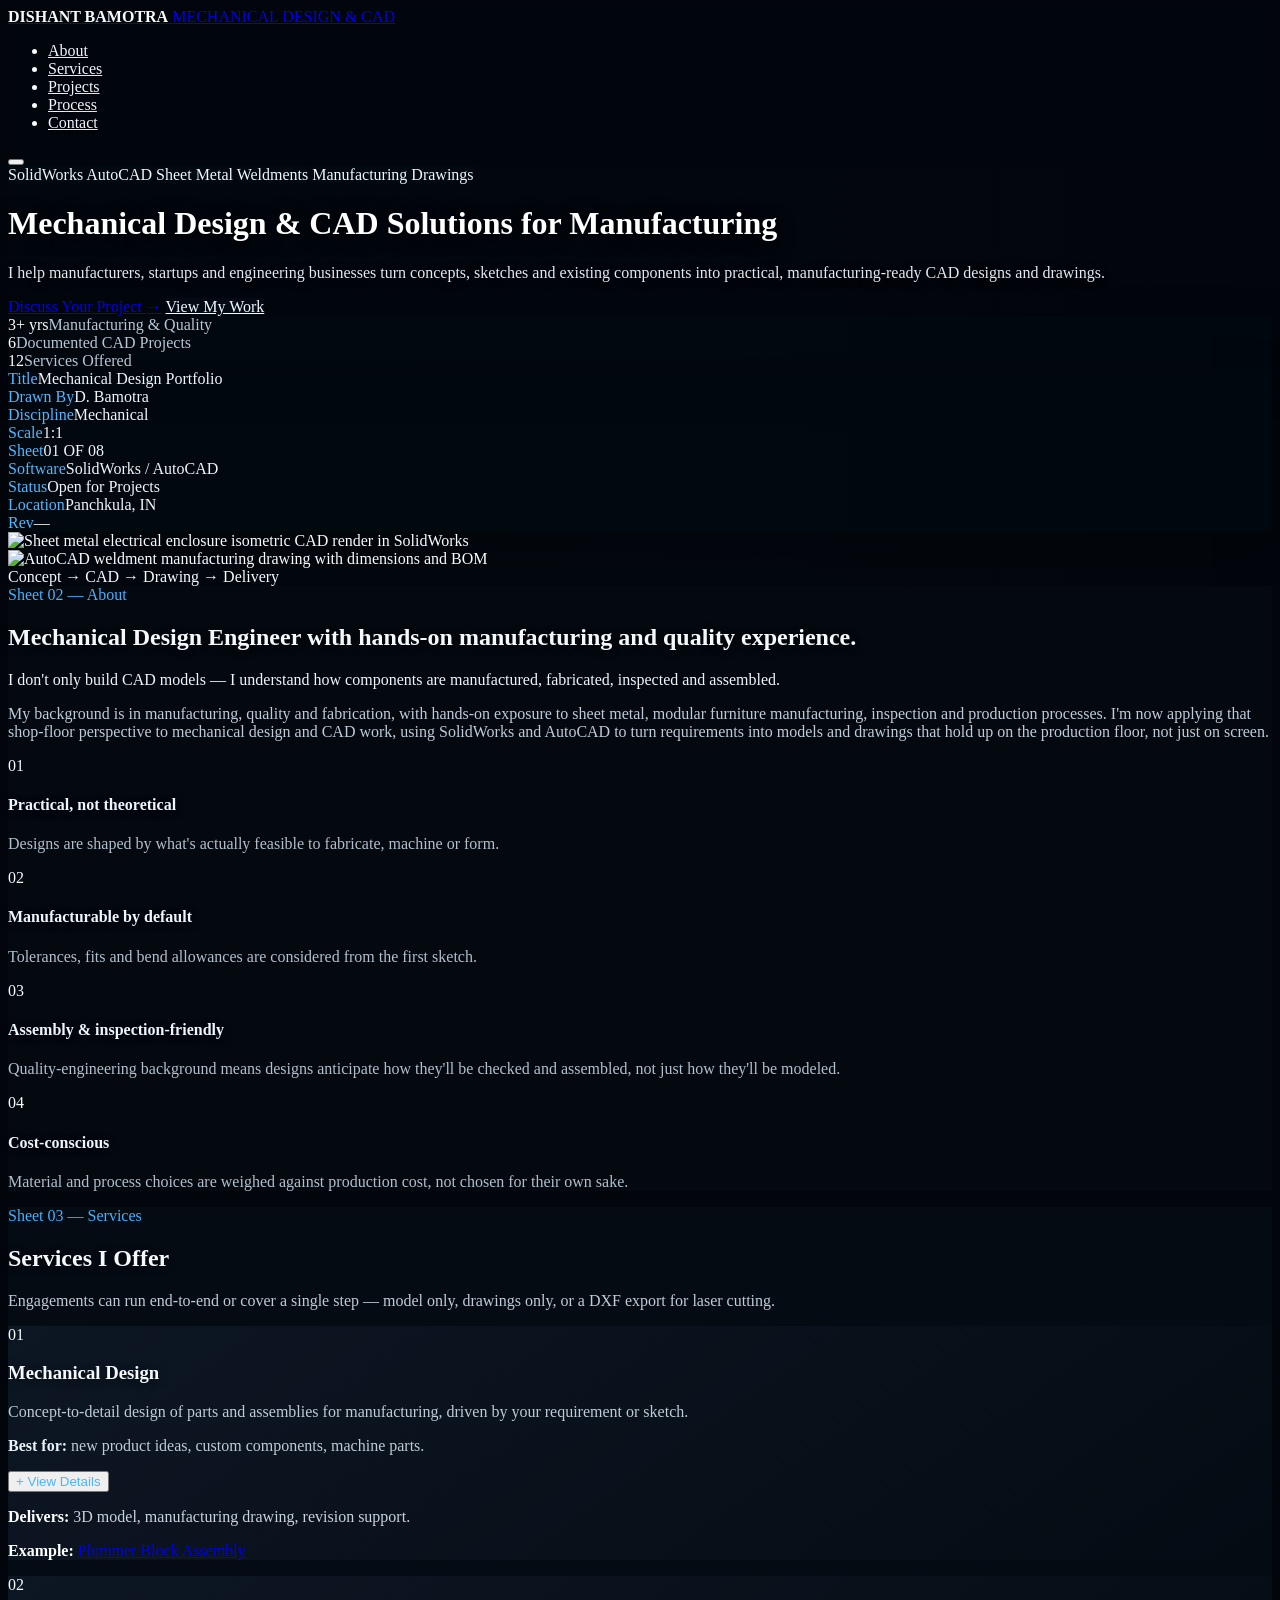
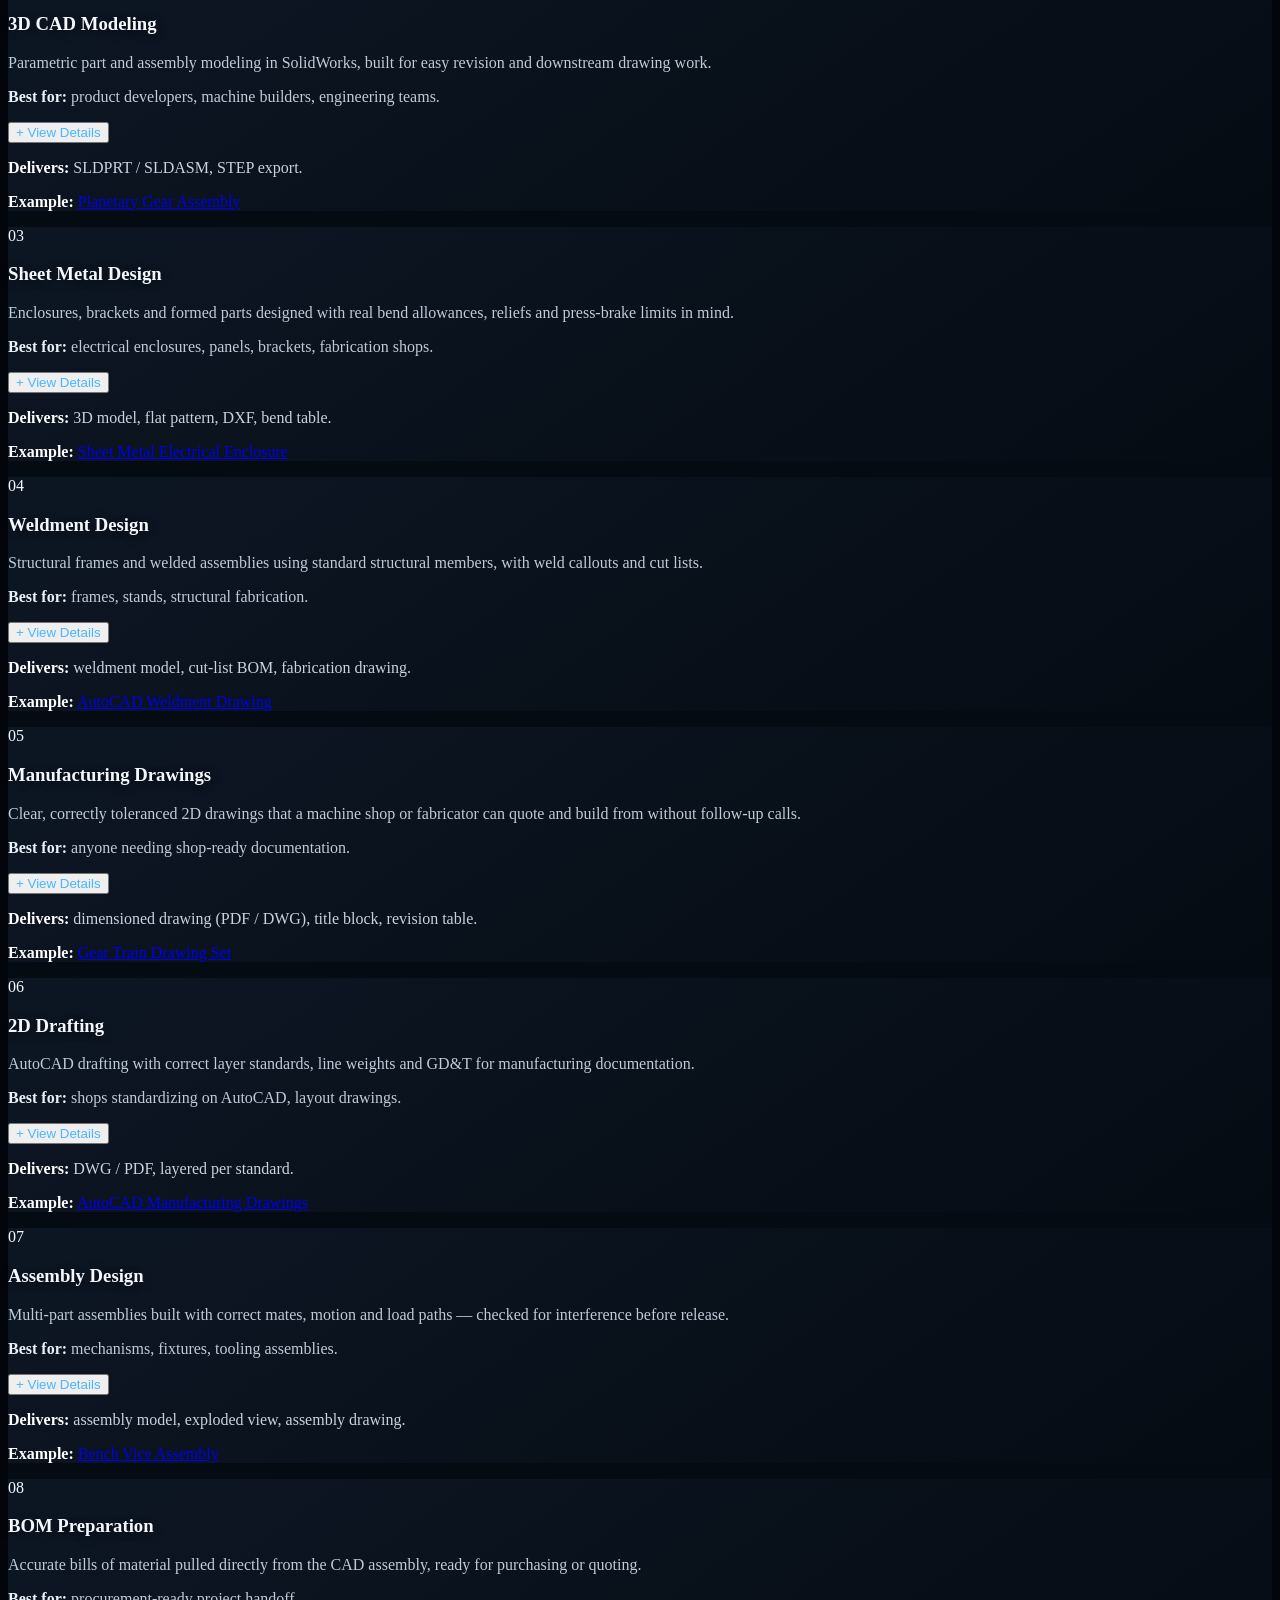
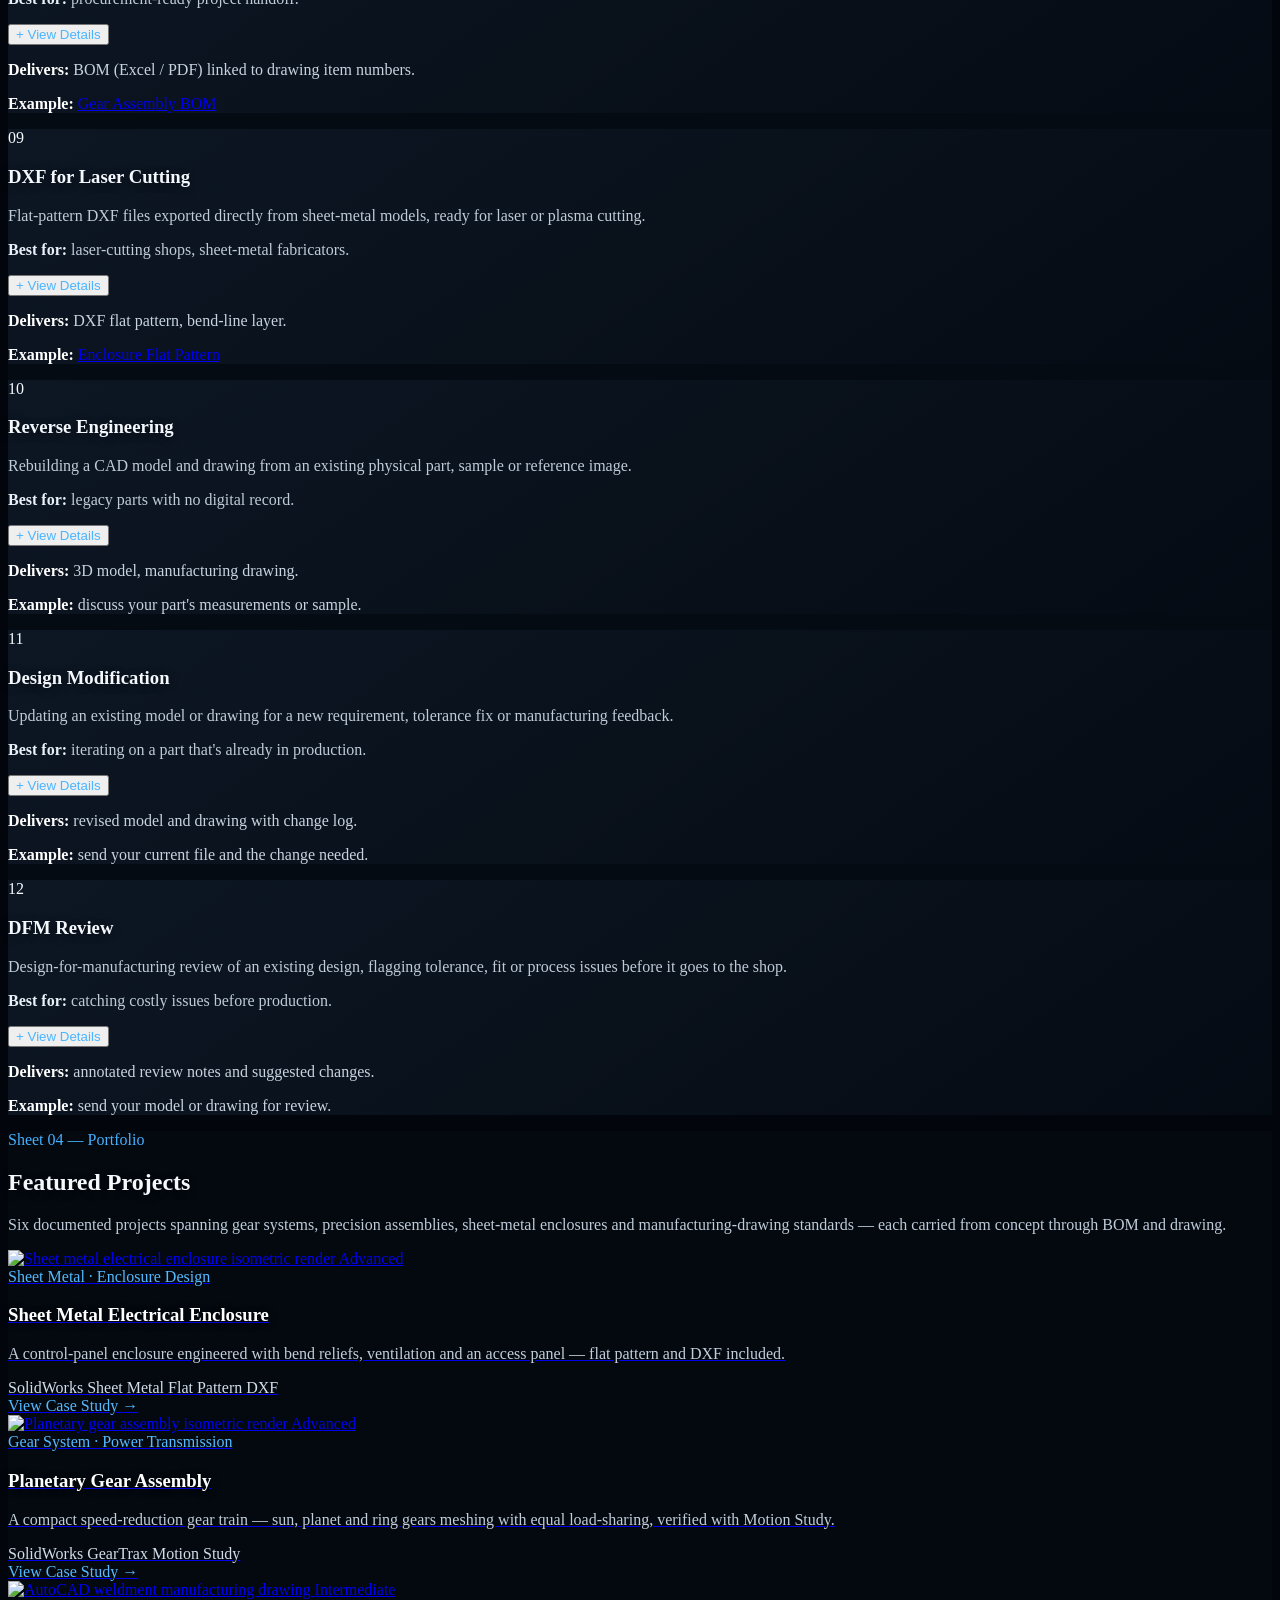
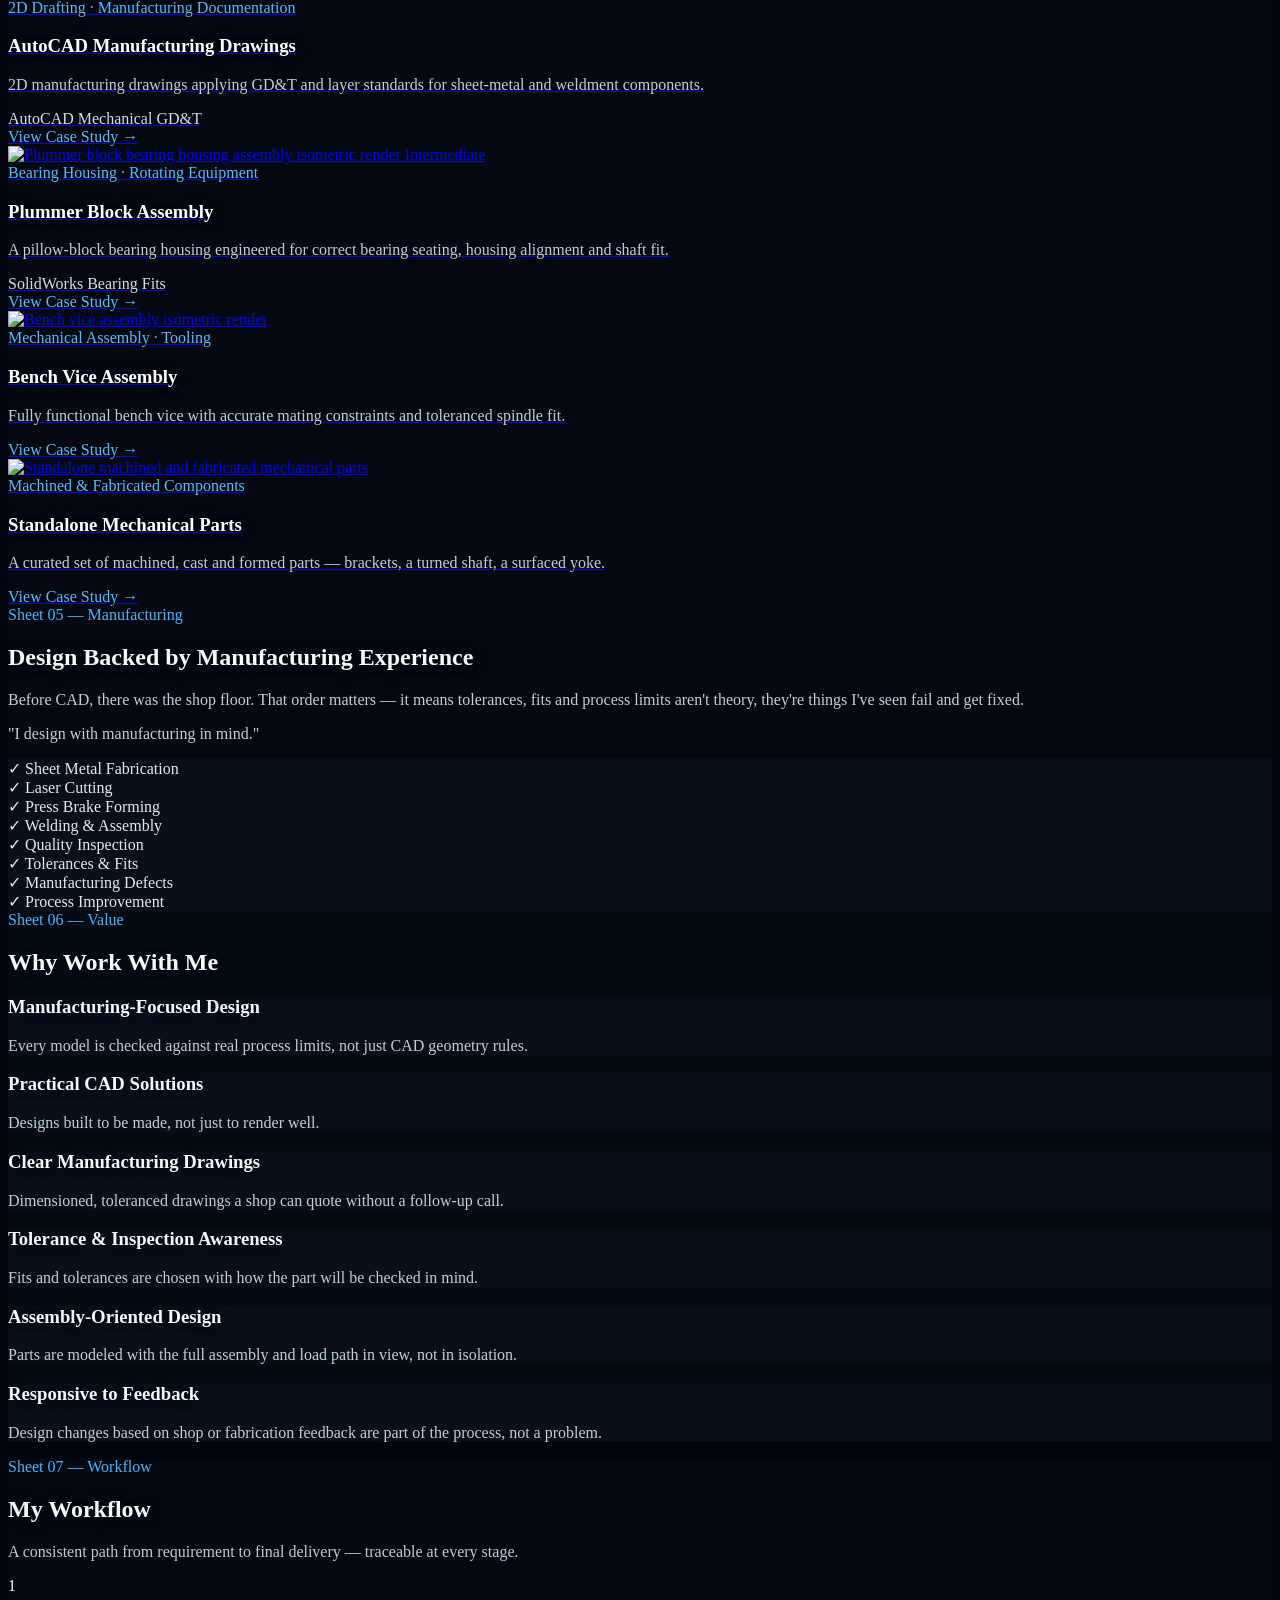
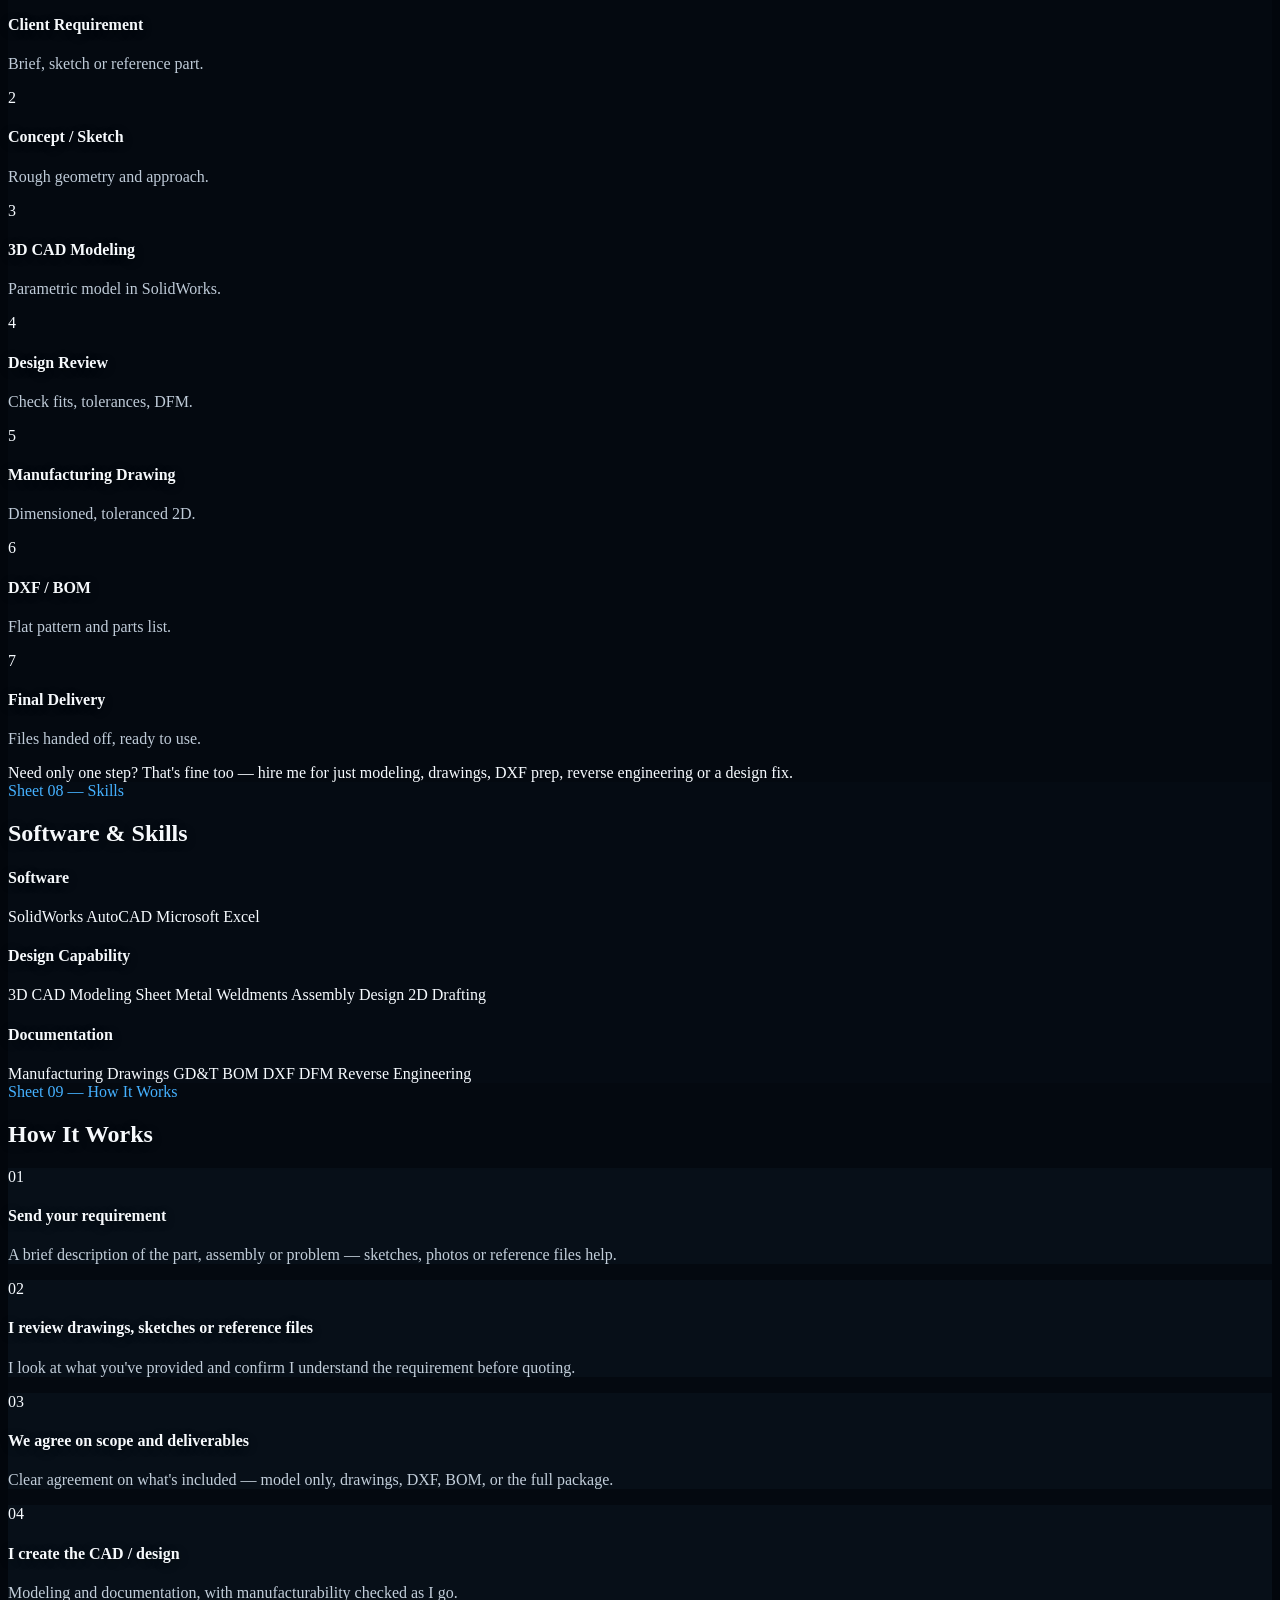
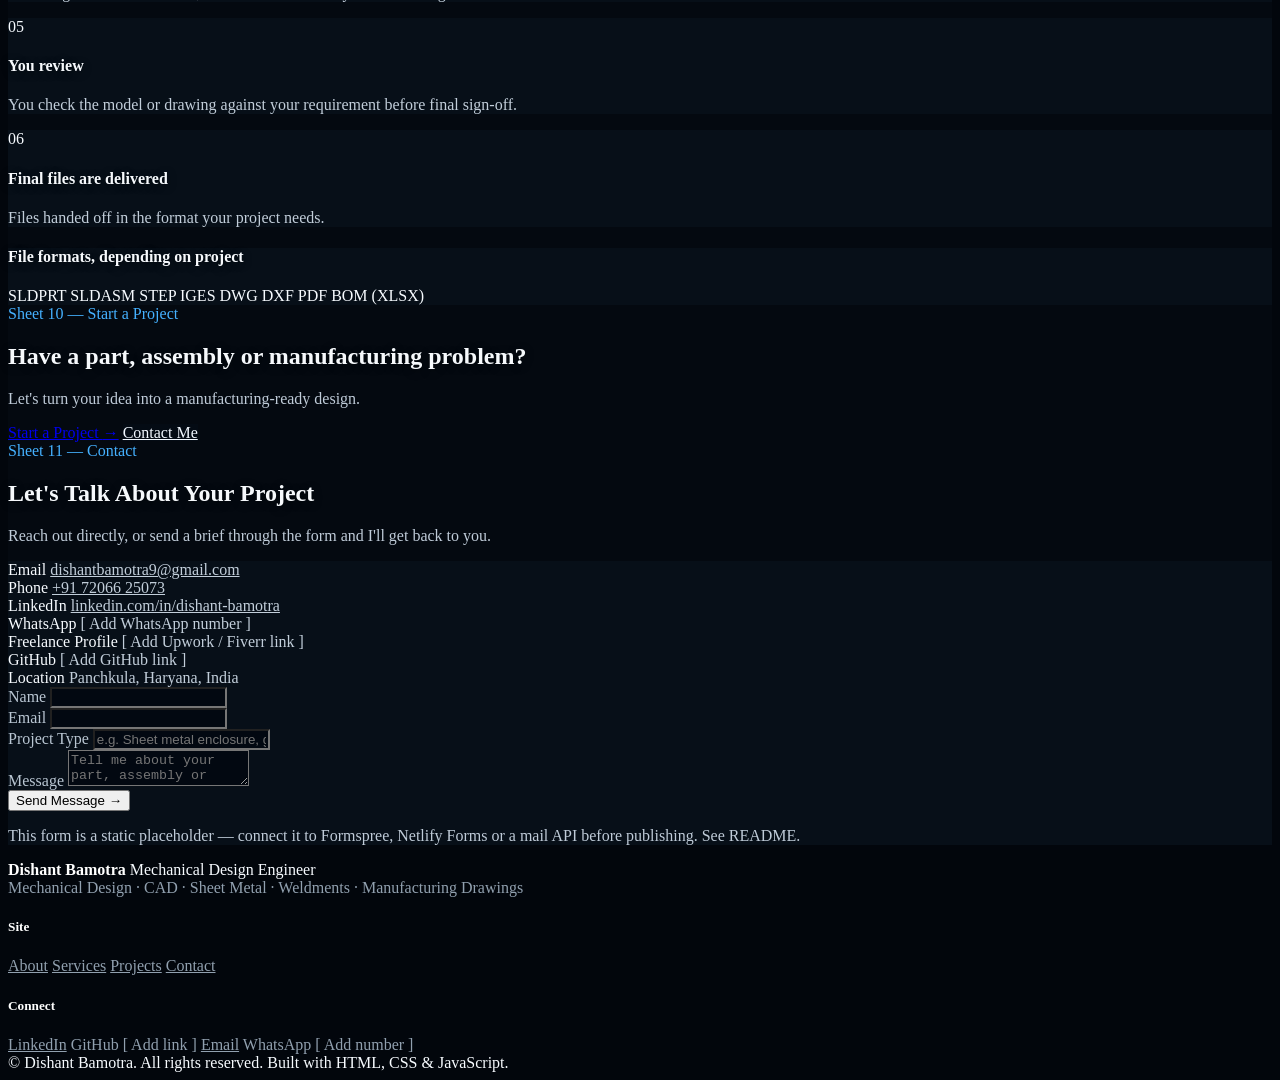
==== index.html @ afa4da4c "Add files via upload" ====
<!DOCTYPE html>
<html lang="en">
<head>
<meta charset="UTF-8">
<meta name="viewport" content="width=device-width, initial-scale=1.0">
<title>Dishant Bamotra — Mechanical Design Engineer & CAD Freelancer | SolidWorks, AutoCAD, Sheet Metal, Weldments</title>
<meta name="description" content="Dishant Bamotra is a mechanical design engineer and CAD freelancer offering SolidWorks & AutoCAD design, sheet metal and weldment design, manufacturing drawings, BOM preparation, DXF for laser cutting, reverse engineering and DFM — backed by hands-on manufacturing and quality experience.">
<meta name="keywords" content="Mechanical Design Engineer, Mechanical CAD Designer, SolidWorks Designer, AutoCAD Designer, Sheet Metal Design, Weldment Design, 3D CAD Modeling, Manufacturing Drawings, Mechanical Engineering Freelancer, CAD Freelancer, Reverse Engineering, DFM, Engineering Drawing">
<meta property="og:title" content="Dishant Bamotra — Mechanical Design Engineer & CAD Freelancer">
<meta property="og:description" content="Mechanical design and CAD solutions for manufacturing — SolidWorks, AutoCAD, sheet metal, weldments and manufacturing-ready drawings.">
<meta property="og:type" content="website">
<meta property="og:image" content="assets/images/hero-gear-render.png">
<link rel="canonical" href="index.html">
<link rel="preconnect" href="https://fonts.googleapis.com">
<link href="https://fonts.googleapis.com/css2?family=Space+Grotesk:wght@500;600;700&family=IBM+Plex+Sans:wght@400;500;600&family=IBM+Plex+Mono:wght@400;500&display=swap" rel="stylesheet">
<link rel="stylesheet" href="css/style.css">
</head>
<body>

<nav class="site-nav">
  <div class="nav-inner">
    <a href="index.html" class="nav-brand">
      <strong>DISHANT BAMOTRA</strong>
      <span>MECHANICAL DESIGN &amp; CAD</span>
    </a>
    <ul class="nav-links" id="navLinks">
      <li><a href="#about">About</a></li>
      <li><a href="#services">Services</a></li>
      <li><a href="#projects">Projects</a></li>
      <li><a href="#process">Process</a></li>
      <li><a href="#contact" class="btn btn-primary nav-cta">Contact</a></li>
    </ul>
    <button class="nav-toggle" id="navToggle" aria-label="Toggle menu" aria-expanded="false">
      <span></span><span></span><span></span>
    </button>
  </div>
</nav>

<!-- ============ HERO ============ -->
<header class="hero">
  <div class="grid-texture"></div>
  <div class="container hero-grid">
    <div class="reveal in">
      <div class="hero-tags">
        <span class="hero-tag">SolidWorks</span>
        <span class="hero-tag">AutoCAD</span>
        <span class="hero-tag">Sheet Metal</span>
        <span class="hero-tag">Weldments</span>
        <span class="hero-tag">Manufacturing Drawings</span>
      </div>
      <h1>Mechanical Design &amp; CAD Solutions for Manufacturing</h1>
      <p class="lede">I help manufacturers, startups and engineering businesses turn concepts, sketches and existing components into practical, manufacturing-ready CAD designs and drawings.</p>
      <div class="hero-ctas">
        <a href="#contact" class="btn btn-primary">Discuss Your Project <span class="btn-arrow">→</span></a>
        <a href="#projects" class="btn btn-outline">View My Work</a>
      </div>
      <div class="hero-stack">
        <div class="hero-stack-item"><span class="num">3+ yrs</span><span class="lbl">Manufacturing &amp; Quality</span></div>
        <div class="hero-stack-item"><span class="num">6</span><span class="lbl">Documented CAD Projects</span></div>
        <div class="hero-stack-item"><span class="num">12</span><span class="lbl">Services Offered</span></div>
      </div>

      <div class="title-block">
        <div class="tb-row title-row">
          <div class="tb-cell"><span class="k">Title</span><span class="v">Mechanical Design Portfolio</span></div>
        </div>
        <div class="tb-row">
          <div class="tb-cell"><span class="k">Drawn By</span><span class="v">D. Bamotra</span></div>
          <div class="tb-cell"><span class="k">Discipline</span><span class="v">Mechanical</span></div>
          <div class="tb-cell"><span class="k">Scale</span><span class="v">1:1</span></div>
          <div class="tb-cell"><span class="k">Sheet</span><span class="v">01 OF 08</span></div>
        </div>
        <div class="tb-row">
          <div class="tb-cell"><span class="k">Software</span><span class="v">SolidWorks / AutoCAD</span></div>
          <div class="tb-cell"><span class="k">Status</span><span class="v">Open for Projects</span></div>
          <div class="tb-cell"><span class="k">Location</span><span class="v">Panchkula, IN</span></div>
          <div class="tb-cell"><span class="k">Rev</span><span class="v">—</span></div>
        </div>
      </div>
    </div>

    <div class="hero-visual reveal in">
      <div class="draft-card draft-main">
        <img src="assets/images/projects/sheet-metal-enclosure-hero.png" alt="Sheet metal electrical enclosure isometric CAD render in SolidWorks">
      </div>
      <div class="draft-card draft-sub">
        <img src="assets/images/projects/autocad-weldment-drawing.png" alt="AutoCAD weldment manufacturing drawing with dimensions and BOM">
      </div>
      <div class="draft-chip">
        <span class="dot"></span> Concept → CAD → Drawing → Delivery
      </div>
    </div>
  </div>
</header>

<!-- ============ ABOUT ============ -->
<section class="section" id="about">
  <div class="container">
    <div class="about-grid">
      <div class="reveal">
        <div class="eyebrow">Sheet 02 — About</div>
        <h2>Mechanical Design Engineer with hands-on manufacturing and quality experience.</h2>
      </div>
      <div class="about-copy reveal">
        <p class="lead">I don't only build CAD models — I understand how components are manufactured, fabricated, inspected and assembled.</p>
        <p>My background is in manufacturing, quality and fabrication, with hands-on exposure to sheet metal, modular furniture manufacturing, inspection and production processes. I'm now applying that shop-floor perspective to mechanical design and CAD work, using SolidWorks and AutoCAD to turn requirements into models and drawings that hold up on the production floor, not just on screen.</p>
        <div class="about-points">
          <div class="about-point">
            <span class="mark">01</span>
            <div><h4>Practical, not theoretical</h4><p>Designs are shaped by what's actually feasible to fabricate, machine or form.</p></div>
          </div>
          <div class="about-point">
            <span class="mark">02</span>
            <div><h4>Manufacturable by default</h4><p>Tolerances, fits and bend allowances are considered from the first sketch.</p></div>
          </div>
          <div class="about-point">
            <span class="mark">03</span>
            <div><h4>Assembly &amp; inspection-friendly</h4><p>Quality-engineering background means designs anticipate how they'll be checked and assembled, not just how they'll be modeled.</p></div>
          </div>
          <div class="about-point">
            <span class="mark">04</span>
            <div><h4>Cost-conscious</h4><p>Material and process choices are weighed against production cost, not chosen for their own sake.</p></div>
          </div>
        </div>
      </div>
    </div>
  </div>
</section>

<!-- ============ SERVICES ============ -->
<section class="section alt" id="services">
  <div class="container">
    <div class="section-head reveal">
      <div class="eyebrow">Sheet 03 — Services</div>
      <h2>Services I Offer</h2>
      <p class="lede">Engagements can run end-to-end or cover a single step — model only, drawings only, or a DXF export for laser cutting.</p>
    </div>

    <div class="services-grid reveal">

      <div class="service-card">
        <span class="sv-num">01</span>
        <h3>Mechanical Design</h3>
        <p class="sv-desc">Concept-to-detail design of parts and assemblies for manufacturing, driven by your requirement or sketch.</p>
        <p class="sv-deliver"><strong>Best for:</strong> new product ideas, custom components, machine parts.</p>
        <button class="sv-toggle" aria-expanded="false">+ View Details</button>
        <div class="sv-detail">
          <p><strong>Delivers:</strong> 3D model, manufacturing drawing, revision support.</p>
          <p><strong>Example:</strong> <a href="projects/plummer-block-assembly.html">Plummer Block Assembly</a></p>
        </div>
      </div>

      <div class="service-card">
        <span class="sv-num">02</span>
        <h3>3D CAD Modeling</h3>
        <p class="sv-desc">Parametric part and assembly modeling in SolidWorks, built for easy revision and downstream drawing work.</p>
        <p class="sv-deliver"><strong>Best for:</strong> product developers, machine builders, engineering teams.</p>
        <button class="sv-toggle" aria-expanded="false">+ View Details</button>
        <div class="sv-detail">
          <p><strong>Delivers:</strong> SLDPRT / SLDASM, STEP export.</p>
          <p><strong>Example:</strong> <a href="projects/planetary-gear-assembly.html">Planetary Gear Assembly</a></p>
        </div>
      </div>

      <div class="service-card">
        <span class="sv-num">03</span>
        <h3>Sheet Metal Design</h3>
        <p class="sv-desc">Enclosures, brackets and formed parts designed with real bend allowances, reliefs and press-brake limits in mind.</p>
        <p class="sv-deliver"><strong>Best for:</strong> electrical enclosures, panels, brackets, fabrication shops.</p>
        <button class="sv-toggle" aria-expanded="false">+ View Details</button>
        <div class="sv-detail">
          <p><strong>Delivers:</strong> 3D model, flat pattern, DXF, bend table.</p>
          <p><strong>Example:</strong> <a href="projects/sheet-metal-electrical-enclosure.html">Sheet Metal Electrical Enclosure</a></p>
        </div>
      </div>

      <div class="service-card">
        <span class="sv-num">04</span>
        <h3>Weldment Design</h3>
        <p class="sv-desc">Structural frames and welded assemblies using standard structural members, with weld callouts and cut lists.</p>
        <p class="sv-deliver"><strong>Best for:</strong> frames, stands, structural fabrication.</p>
        <button class="sv-toggle" aria-expanded="false">+ View Details</button>
        <div class="sv-detail">
          <p><strong>Delivers:</strong> weldment model, cut-list BOM, fabrication drawing.</p>
          <p><strong>Example:</strong> <a href="projects/autocad-manufacturing-drawings.html">AutoCAD Weldment Drawing</a></p>
        </div>
      </div>

      <div class="service-card">
        <span class="sv-num">05</span>
        <h3>Manufacturing Drawings</h3>
        <p class="sv-desc">Clear, correctly toleranced 2D drawings that a machine shop or fabricator can quote and build from without follow-up calls.</p>
        <p class="sv-deliver"><strong>Best for:</strong> anyone needing shop-ready documentation.</p>
        <button class="sv-toggle" aria-expanded="false">+ View Details</button>
        <div class="sv-detail">
          <p><strong>Delivers:</strong> dimensioned drawing (PDF / DWG), title block, revision table.</p>
          <p><strong>Example:</strong> <a href="projects/planetary-gear-assembly.html">Gear Train Drawing Set</a></p>
        </div>
      </div>

      <div class="service-card">
        <span class="sv-num">06</span>
        <h3>2D Drafting</h3>
        <p class="sv-desc">AutoCAD drafting with correct layer standards, line weights and GD&amp;T for manufacturing documentation.</p>
        <p class="sv-deliver"><strong>Best for:</strong> shops standardizing on AutoCAD, layout drawings.</p>
        <button class="sv-toggle" aria-expanded="false">+ View Details</button>
        <div class="sv-detail">
          <p><strong>Delivers:</strong> DWG / PDF, layered per standard.</p>
          <p><strong>Example:</strong> <a href="projects/autocad-manufacturing-drawings.html">AutoCAD Manufacturing Drawings</a></p>
        </div>
      </div>

      <div class="service-card">
        <span class="sv-num">07</span>
        <h3>Assembly Design</h3>
        <p class="sv-desc">Multi-part assemblies built with correct mates, motion and load paths — checked for interference before release.</p>
        <p class="sv-deliver"><strong>Best for:</strong> mechanisms, fixtures, tooling assemblies.</p>
        <button class="sv-toggle" aria-expanded="false">+ View Details</button>
        <div class="sv-detail">
          <p><strong>Delivers:</strong> assembly model, exploded view, assembly drawing.</p>
          <p><strong>Example:</strong> <a href="projects/bench-vice-assembly.html">Bench Vice Assembly</a></p>
        </div>
      </div>

      <div class="service-card">
        <span class="sv-num">08</span>
        <h3>BOM Preparation</h3>
        <p class="sv-desc">Accurate bills of material pulled directly from the CAD assembly, ready for purchasing or quoting.</p>
        <p class="sv-deliver"><strong>Best for:</strong> procurement-ready project handoff.</p>
        <button class="sv-toggle" aria-expanded="false">+ View Details</button>
        <div class="sv-detail">
          <p><strong>Delivers:</strong> BOM (Excel / PDF) linked to drawing item numbers.</p>
          <p><strong>Example:</strong> <a href="projects/planetary-gear-assembly.html">Gear Assembly BOM</a></p>
        </div>
      </div>

      <div class="service-card">
        <span class="sv-num">09</span>
        <h3>DXF for Laser Cutting</h3>
        <p class="sv-desc">Flat-pattern DXF files exported directly from sheet-metal models, ready for laser or plasma cutting.</p>
        <p class="sv-deliver"><strong>Best for:</strong> laser-cutting shops, sheet-metal fabricators.</p>
        <button class="sv-toggle" aria-expanded="false">+ View Details</button>
        <div class="sv-detail">
          <p><strong>Delivers:</strong> DXF flat pattern, bend-line layer.</p>
          <p><strong>Example:</strong> <a href="projects/sheet-metal-electrical-enclosure.html">Enclosure Flat Pattern</a></p>
        </div>
      </div>

      <div class="service-card">
        <span class="sv-num">10</span>
        <h3>Reverse Engineering</h3>
        <p class="sv-desc">Rebuilding a CAD model and drawing from an existing physical part, sample or reference image.</p>
        <p class="sv-deliver"><strong>Best for:</strong> legacy parts with no digital record.</p>
        <button class="sv-toggle" aria-expanded="false">+ View Details</button>
        <div class="sv-detail">
          <p><strong>Delivers:</strong> 3D model, manufacturing drawing.</p>
          <p><strong>Example:</strong> discuss your part's measurements or sample.</p>
        </div>
      </div>

      <div class="service-card">
        <span class="sv-num">11</span>
        <h3>Design Modification</h3>
        <p class="sv-desc">Updating an existing model or drawing for a new requirement, tolerance fix or manufacturing feedback.</p>
        <p class="sv-deliver"><strong>Best for:</strong> iterating on a part that's already in production.</p>
        <button class="sv-toggle" aria-expanded="false">+ View Details</button>
        <div class="sv-detail">
          <p><strong>Delivers:</strong> revised model and drawing with change log.</p>
          <p><strong>Example:</strong> send your current file and the change needed.</p>
        </div>
      </div>

      <div class="service-card">
        <span class="sv-num">12</span>
        <h3>DFM Review</h3>
        <p class="sv-desc">Design-for-manufacturing review of an existing design, flagging tolerance, fit or process issues before it goes to the shop.</p>
        <p class="sv-deliver"><strong>Best for:</strong> catching costly issues before production.</p>
        <button class="sv-toggle" aria-expanded="false">+ View Details</button>
        <div class="sv-detail">
          <p><strong>Delivers:</strong> annotated review notes and suggested changes.</p>
          <p><strong>Example:</strong> send your model or drawing for review.</p>
        </div>
      </div>

    </div>
  </div>
</section>

<!-- ============ FEATURED PROJECTS ============ -->
<section class="section" id="projects">
  <div class="container">
    <div class="section-head reveal">
      <div class="eyebrow">Sheet 04 — Portfolio</div>
      <h2>Featured Projects</h2>
      <p class="lede">Six documented projects spanning gear systems, precision assemblies, sheet-metal enclosures and manufacturing-drawing standards — each carried from concept through BOM and drawing.</p>
    </div>

    <div class="projects-grid reveal">

      <a href="projects/sheet-metal-electrical-enclosure.html" class="project-card">
        <div class="pc-media">
          <img src="assets/images/projects/sheet-metal-enclosure-hero.png" alt="Sheet metal electrical enclosure isometric render">
          <span class="pc-level">Advanced</span>
        </div>
        <div class="pc-body">
          <span class="pc-cat">Sheet Metal · Enclosure Design</span>
          <h3>Sheet Metal Electrical Enclosure</h3>
          <p>A control-panel enclosure engineered with bend reliefs, ventilation and an access panel — flat pattern and DXF included.</p>
          <div class="pc-meta">
            <span class="pc-tag">SolidWorks Sheet Metal</span>
            <span class="pc-tag">Flat Pattern</span>
            <span class="pc-tag">DXF</span>
          </div>
          <span class="pc-link">View Case Study <span class="arrow">→</span></span>
        </div>
      </a>

      <a href="projects/planetary-gear-assembly.html" class="project-card">
        <div class="pc-media">
          <img src="assets/images/projects/planetary-gear-hero.png" alt="Planetary gear assembly isometric render">
          <span class="pc-level">Advanced</span>
        </div>
        <div class="pc-body">
          <span class="pc-cat">Gear System · Power Transmission</span>
          <h3>Planetary Gear Assembly</h3>
          <p>A compact speed-reduction gear train — sun, planet and ring gears meshing with equal load-sharing, verified with Motion Study.</p>
          <div class="pc-meta">
            <span class="pc-tag">SolidWorks</span>
            <span class="pc-tag">GearTrax</span>
            <span class="pc-tag">Motion Study</span>
          </div>
          <span class="pc-link">View Case Study <span class="arrow">→</span></span>
        </div>
      </a>

      <a href="projects/autocad-manufacturing-drawings.html" class="project-card">
        <div class="pc-media">
          <img src="assets/images/projects/autocad-weldment-drawing.png" alt="AutoCAD weldment manufacturing drawing">
          <span class="pc-level">Intermediate</span>
        </div>
        <div class="pc-body">
          <span class="pc-cat">2D Drafting · Manufacturing Documentation</span>
          <h3>AutoCAD Manufacturing Drawings</h3>
          <p>2D manufacturing drawings applying GD&amp;T and layer standards for sheet-metal and weldment components.</p>
          <div class="pc-meta">
            <span class="pc-tag">AutoCAD Mechanical</span>
            <span class="pc-tag">GD&amp;T</span>
          </div>
          <span class="pc-link">View Case Study <span class="arrow">→</span></span>
        </div>
      </a>

      <a href="projects/plummer-block-assembly.html" class="project-card">
        <div class="pc-media">
          <img src="assets/images/projects/plummer-block-hero.png" alt="Plummer block bearing housing assembly isometric render">
          <span class="pc-level">Intermediate</span>
        </div>
        <div class="pc-body">
          <span class="pc-cat">Bearing Housing · Rotating Equipment</span>
          <h3>Plummer Block Assembly</h3>
          <p>A pillow-block bearing housing engineered for correct bearing seating, housing alignment and shaft fit.</p>
          <div class="pc-meta">
            <span class="pc-tag">SolidWorks</span>
            <span class="pc-tag">Bearing Fits</span>
          </div>
          <span class="pc-link">View Case Study <span class="arrow">→</span></span>
        </div>
      </a>

    </div>

    <div class="projects-secondary reveal">
      <a href="projects/bench-vice-assembly.html" class="project-card secondary">
        <div class="pc-media">
          <img src="assets/images/projects/bench-vice-hero.png" alt="Bench vice assembly isometric render">
        </div>
        <div class="pc-body">
          <span class="pc-cat">Mechanical Assembly · Tooling</span>
          <h3>Bench Vice Assembly</h3>
          <p>Fully functional bench vice with accurate mating constraints and toleranced spindle fit.</p>
          <span class="pc-link">View Case Study <span class="arrow">→</span></span>
        </div>
      </a>
      <a href="projects/standalone-mechanical-parts.html" class="project-card secondary">
        <div class="pc-media">
          <img src="assets/images/projects/part-turned-shaft.png" alt="Standalone machined and fabricated mechanical parts">
        </div>
        <div class="pc-body">
          <span class="pc-cat">Machined &amp; Fabricated Components</span>
          <h3>Standalone Mechanical Parts</h3>
          <p>A curated set of machined, cast and formed parts — brackets, a turned shaft, a surfaced yoke.</p>
          <span class="pc-link">View Case Study <span class="arrow">→</span></span>
        </div>
      </a>
    </div>
  </div>
</section>

<!-- ============ MANUFACTURING EXPERIENCE ============ -->
<section class="section dark">
  <div class="grid-texture dark"></div>
  <div class="container">
    <div class="mfg-grid">
      <div class="reveal">
        <div class="eyebrow on-dark">Sheet 05 — Manufacturing</div>
        <h2>Design Backed by Manufacturing Experience</h2>
        <p>Before CAD, there was the shop floor. That order matters — it means tolerances, fits and process limits aren't theory, they're things I've seen fail and get fixed.</p>
        <p class="mfg-quote">"I design with manufacturing in mind."</p>
      </div>
      <div class="mfg-list reveal">
        <div class="mfg-item"><span class="tick">✓</span> Sheet Metal Fabrication</div>
        <div class="mfg-item"><span class="tick">✓</span> Laser Cutting</div>
        <div class="mfg-item"><span class="tick">✓</span> Press Brake Forming</div>
        <div class="mfg-item"><span class="tick">✓</span> Welding &amp; Assembly</div>
        <div class="mfg-item"><span class="tick">✓</span> Quality Inspection</div>
        <div class="mfg-item"><span class="tick">✓</span> Tolerances &amp; Fits</div>
        <div class="mfg-item"><span class="tick">✓</span> Manufacturing Defects</div>
        <div class="mfg-item"><span class="tick">✓</span> Process Improvement</div>
      </div>
    </div>
  </div>
</section>

<!-- ============ WHY WORK WITH ME ============ -->
<section class="section alt">
  <div class="container">
    <div class="section-head reveal">
      <div class="eyebrow">Sheet 06 — Value</div>
      <h2>Why Work With Me</h2>
    </div>
    <div class="why-grid reveal">
      <div class="why-card">
        <h3>Manufacturing-Focused Design</h3>
        <p>Every model is checked against real process limits, not just CAD geometry rules.</p>
      </div>
      <div class="why-card">
        <h3>Practical CAD Solutions</h3>
        <p>Designs built to be made, not just to render well.</p>
      </div>
      <div class="why-card">
        <h3>Clear Manufacturing Drawings</h3>
        <p>Dimensioned, toleranced drawings a shop can quote without a follow-up call.</p>
      </div>
      <div class="why-card">
        <h3>Tolerance &amp; Inspection Awareness</h3>
        <p>Fits and tolerances are chosen with how the part will be checked in mind.</p>
      </div>
      <div class="why-card">
        <h3>Assembly-Oriented Design</h3>
        <p>Parts are modeled with the full assembly and load path in view, not in isolation.</p>
      </div>
      <div class="why-card">
        <h3>Responsive to Feedback</h3>
        <p>Design changes based on shop or fabrication feedback are part of the process, not a problem.</p>
      </div>
    </div>
  </div>
</section>

<!-- ============ WORKFLOW ============ -->
<section class="section" id="process">
  <div class="container">
    <div class="section-head reveal">
      <div class="eyebrow">Sheet 07 — Workflow</div>
      <h2>My Workflow</h2>
      <p class="lede">A consistent path from requirement to final delivery — traceable at every stage.</p>
    </div>
    <div class="workflow reveal">
      <div class="wf-step"><div class="wf-line"><span class="wf-num">1</span></div><h4>Client Requirement</h4><p>Brief, sketch or reference part.</p></div>
      <div class="wf-step"><div class="wf-line"><span class="wf-num">2</span></div><h4>Concept / Sketch</h4><p>Rough geometry and approach.</p></div>
      <div class="wf-step"><div class="wf-line"><span class="wf-num">3</span></div><h4>3D CAD Modeling</h4><p>Parametric model in SolidWorks.</p></div>
      <div class="wf-step"><div class="wf-line"><span class="wf-num">4</span></div><h4>Design Review</h4><p>Check fits, tolerances, DFM.</p></div>
      <div class="wf-step"><div class="wf-line"><span class="wf-num">5</span></div><h4>Manufacturing Drawing</h4><p>Dimensioned, toleranced 2D.</p></div>
      <div class="wf-step"><div class="wf-line"><span class="wf-num">6</span></div><h4>DXF / BOM</h4><p>Flat pattern and parts list.</p></div>
      <div class="wf-step"><div class="wf-line"><span class="wf-num">7</span></div><h4>Final Delivery</h4><p>Files handed off, ready to use.</p></div>
    </div>
    <span class="workflow-note">Need only one step? That's fine too — hire me for just modeling, drawings, DXF prep, reverse engineering or a design fix.</span>
  </div>
</section>

<!-- ============ SKILLS ============ -->
<section class="section alt">
  <div class="container">
    <div class="section-head reveal">
      <div class="eyebrow">Sheet 08 — Skills</div>
      <h2>Software &amp; Skills</h2>
    </div>
    <div class="skills-cats reveal">
      <div class="skills-cat">
        <h4>Software</h4>
        <div class="skill-tags">
          <span class="skill-tag">SolidWorks</span>
          <span class="skill-tag">AutoCAD</span>
          <span class="skill-tag">Microsoft Excel</span>
        </div>
      </div>
      <div class="skills-cat">
        <h4>Design Capability</h4>
        <div class="skill-tags">
          <span class="skill-tag">3D CAD Modeling</span>
          <span class="skill-tag">Sheet Metal</span>
          <span class="skill-tag">Weldments</span>
          <span class="skill-tag">Assembly Design</span>
          <span class="skill-tag">2D Drafting</span>
        </div>
      </div>
      <div class="skills-cat">
        <h4>Documentation</h4>
        <div class="skill-tags">
          <span class="skill-tag">Manufacturing Drawings</span>
          <span class="skill-tag">GD&amp;T</span>
          <span class="skill-tag">BOM</span>
          <span class="skill-tag">DXF</span>
          <span class="skill-tag">DFM</span>
          <span class="skill-tag">Reverse Engineering</span>
        </div>
      </div>
    </div>
  </div>
</section>

<!-- ============ FREELANCE PROCESS ============ -->
<section class="section">
  <div class="container">
    <div class="section-head reveal">
      <div class="eyebrow">Sheet 09 — How It Works</div>
      <h2>How It Works</h2>
    </div>
    <div class="process-list reveal">
      <div class="process-item"><span class="p-num">01</span><div><h4>Send your requirement</h4><p>A brief description of the part, assembly or problem — sketches, photos or reference files help.</p></div></div>
      <div class="process-item"><span class="p-num">02</span><div><h4>I review drawings, sketches or reference files</h4><p>I look at what you've provided and confirm I understand the requirement before quoting.</p></div></div>
      <div class="process-item"><span class="p-num">03</span><div><h4>We agree on scope and deliverables</h4><p>Clear agreement on what's included — model only, drawings, DXF, BOM, or the full package.</p></div></div>
      <div class="process-item"><span class="p-num">04</span><div><h4>I create the CAD / design</h4><p>Modeling and documentation, with manufacturability checked as I go.</p></div></div>
      <div class="process-item"><span class="p-num">05</span><div><h4>You review</h4><p>You check the model or drawing against your requirement before final sign-off.</p></div></div>
      <div class="process-item"><span class="p-num">06</span><div><h4>Final files are delivered</h4><p>Files handed off in the format your project needs.</p></div></div>
    </div>
    <div class="filetypes reveal">
      <h4>File formats, depending on project</h4>
      <div class="filetype-row">
        <span class="filetype-tag">SLDPRT</span>
        <span class="filetype-tag">SLDASM</span>
        <span class="filetype-tag">STEP</span>
        <span class="filetype-tag">IGES</span>
        <span class="filetype-tag">DWG</span>
        <span class="filetype-tag">DXF</span>
        <span class="filetype-tag">PDF</span>
        <span class="filetype-tag">BOM (XLSX)</span>
      </div>
    </div>
  </div>
</section>

<!-- ============ CTA ============ -->
<section class="section dark">
  <div class="grid-texture dark"></div>
  <div class="container cta-banner reveal">
    <div class="eyebrow on-dark" style="justify-content:center">Sheet 10 — Start a Project</div>
    <h2>Have a part, assembly or manufacturing problem?</h2>
    <p class="lede">Let's turn your idea into a manufacturing-ready design.</p>
    <div class="hero-ctas">
      <a href="#contact" class="btn btn-primary">Start a Project <span class="btn-arrow">→</span></a>
      <a href="#contact" class="btn btn-on-dark btn-outline">Contact Me</a>
    </div>
  </div>
</section>

<!-- ============ CONTACT ============ -->
<section class="section" id="contact">
  <div class="container">
    <div class="section-head reveal">
      <div class="eyebrow">Sheet 11 — Contact</div>
      <h2>Let's Talk About Your Project</h2>
      <p class="lede">Reach out directly, or send a brief through the form and I'll get back to you.</p>
    </div>
    <div class="contact-grid reveal">
      <div class="contact-list">
        <div class="contact-row">
          <span class="c-k">Email</span>
          <a class="c-v" href="mailto:dishantbamotra9@gmail.com">dishantbamotra9@gmail.com</a>
        </div>
        <div class="contact-row">
          <span class="c-k">Phone</span>
          <a class="c-v" href="tel:+917206625073">+91 72066 25073</a>
        </div>
        <div class="contact-row">
          <span class="c-k">LinkedIn</span>
          <a class="c-v" href="https://linkedin.com/in/dishant-bamotra-592163228" target="_blank" rel="noopener">linkedin.com/in/dishant-bamotra</a>
        </div>
        <div class="contact-row">
          <span class="c-k">WhatsApp</span>
          <span class="c-v placeholder">[ Add WhatsApp number ]</span>
        </div>
        <div class="contact-row">
          <span class="c-k">Freelance Profile</span>
          <span class="c-v placeholder">[ Add Upwork / Fiverr link ]</span>
        </div>
        <div class="contact-row">
          <span class="c-k">GitHub</span>
          <span class="c-v placeholder">[ Add GitHub link ]</span>
        </div>
        <div class="contact-row">
          <span class="c-k">Location</span>
          <span class="c-v">Panchkula, Haryana, India</span>
        </div>
      </div>
      <form class="contact-form" action="#" method="POST" onsubmit="return false;">
        <div>
          <label for="cf-name">Name</label>
          <input type="text" id="cf-name" name="name" required>
        </div>
        <div>
          <label for="cf-email">Email</label>
          <input type="email" id="cf-email" name="email" required>
        </div>
        <div>
          <label for="cf-project">Project Type</label>
          <input type="text" id="cf-project" name="project" placeholder="e.g. Sheet metal enclosure, gear assembly, DXF prep">
        </div>
        <div>
          <label for="cf-message">Message</label>
          <textarea id="cf-message" name="message" required placeholder="Tell me about your part, assembly or manufacturing problem."></textarea>
        </div>
        <button type="submit" class="btn btn-primary btn-block">Send Message <span class="btn-arrow">→</span></button>
        <p class="form-note">This form is a static placeholder — connect it to Formspree, Netlify Forms or a mail API before publishing. See README.</p>
      </form>
    </div>
  </div>
</section>

<footer class="site-footer">
  <div class="container">
    <div class="footer-top">
      <div class="footer-brand">
        <strong>Dishant Bamotra</strong>
        <span>Mechanical Design Engineer</span>
        <div class="footer-tags">Mechanical Design · CAD · Sheet Metal · Weldments · Manufacturing Drawings</div>
      </div>
      <div class="footer-links">
        <div class="footer-col">
          <h5>Site</h5>
          <a href="#about">About</a>
          <a href="#services">Services</a>
          <a href="#projects">Projects</a>
          <a href="#contact">Contact</a>
        </div>
        <div class="footer-col">
          <h5>Connect</h5>
          <a href="https://linkedin.com/in/dishant-bamotra-592163228" target="_blank" rel="noopener">LinkedIn</a>
          <span>GitHub [ Add link ]</span>
          <a href="mailto:dishantbamotra9@gmail.com">Email</a>
          <span>WhatsApp [ Add number ]</span>
        </div>
      </div>
    </div>
    <div class="footer-bottom">
      <span>© <span id="year"></span> Dishant Bamotra. All rights reserved.</span>
      <span>Built with HTML, CSS &amp; JavaScript.</span>
    </div>
  </div>
</footer>

<script src="js/main.js"></script>
</body>
</html>
<style id="visibility-fix">
/* Text visibility / readability pass — visual only, content unchanged */
body{color:#f7fbff!important;background:#02060c!important}
.site-nav{background:rgba(2,6,12,.94)!important}
.nav-links a{color:#f0f6fc!important;text-shadow:0 1px 2px rgba(0,0,0,.5)}
.nav-links a:hover,.nav-links a.active{color:#4bb5ff!important}
.nav-brand strong{color:#f7fbff!important}.nav-brand span span{color:#39aaff!important}
.hero{background:linear-gradient(90deg,rgba(2,7,14,.97) 0%,rgba(2,7,14,.88) 42%,rgba(2,7,14,.35) 72%,rgba(2,7,14,.05) 100%)}
.hero-left{isolation:isolate}.hero-left:before{content:"";position:absolute;inset:30px -40px 35px -30px;background:radial-gradient(ellipse at 25% 45%,rgba(2,7,14,.88),rgba(2,7,14,.40) 62%,transparent 78%);z-index:-1;pointer-events:none;filter:blur(5px)}
.hero h1{color:#fff!important;text-shadow:0 3px 18px rgba(0,0,0,.75)}
.hero h1 strong,.hero h1 span{color:inherit}
.hero .lede{color:#e1eaf3!important;text-shadow:0 2px 8px rgba(0,0,0,.8)}
.hero-tag{color:#f2f7fc!important;background:rgba(3,10,18,.92)!important}
.hero-stack,.title-block{background:rgba(2,8,15,.92)!important;box-shadow:0 12px 40px rgba(0,0,0,.28)}
.hero-stack-item .num{color:#fff!important}.hero-stack-item .lbl{color:#b8c6d4!important}
.tb-cell .k{color:#52b7ff!important}.tb-cell .v{color:#f0f5fa!important}
.section{background:#040910!important}.section.alt{background:#050b13!important}
.section-head h2,.section h2,.section h3,.section h4{color:#f6f9fc!important;text-shadow:0 2px 10px rgba(0,0,0,.45)}
.section-head .lede,.section p{color:#bfcbd8!important}
.eyebrow{color:#45b1ff!important}
.about-copy .lead{color:#f0f5fa!important}.about-point h4{color:#eef5fb!important}.about-point p{color:#b2bfcc!important}
.service-card{background:linear-gradient(145deg,rgba(13,23,36,.96),rgba(5,11,19,.96))!important}
.service-card h3{color:#f4f8fc!important}.sv-desc,.sv-deliver{color:#c0ccd8!important}.sv-deliver strong{color:#e9f1f8!important}.sv-toggle{color:#4bb5ff!important}
.sv-detail{color:#d4dee8!important}.sv-detail p{color:#c8d3df!important}.sv-detail strong{color:#fff!important}
.project-card{background:#07101a!important}.pc-cat{color:#55baff!important}.pc-body h3{color:#fff!important}.pc-body p{color:#c2ceda!important}.pc-tag{color:#d3deea!important}.pc-link{color:#55baff!important}
.mfg-grid p,.why-card p,.process-item p,.skills-copy,.skill-item span,.contact-row .c-v{color:#c2ceda!important}
.mfg-item,.why-card,.process-item,.contact-row,.contact-form,.filetypes{background:rgba(8,16,26,.92)!important}
.mfg-item{color:#e2ebf3!important}.why-card h3,.process-item h3,.contact-row h4{color:#f5f8fb!important}
label{color:#b9c6d2!important}input,textarea{background:#020811!important;color:#f4f8fb!important}
.site-footer{background:#02060c!important}.footer-brand strong,.footer-col h5{color:#fff!important}.footer-col a,.footer-col span,.footer-tags{color:#91a0af!important}
.social-rail{background:rgba(3,10,18,.94)!important}.social-rail a{color:#f0f7ff!important}
.btn-outline{color:#f2f8ff!important;background:rgba(4,12,21,.82)!important}
@media(max-width:800px){.hero{background:linear-gradient(180deg,rgba(2,7,14,.98),rgba(2,7,14,.88))}.hero-left{padding-left:0}.hero-left:before{inset:10px -15px}.nav-links a{color:#fff!important}}
</style>
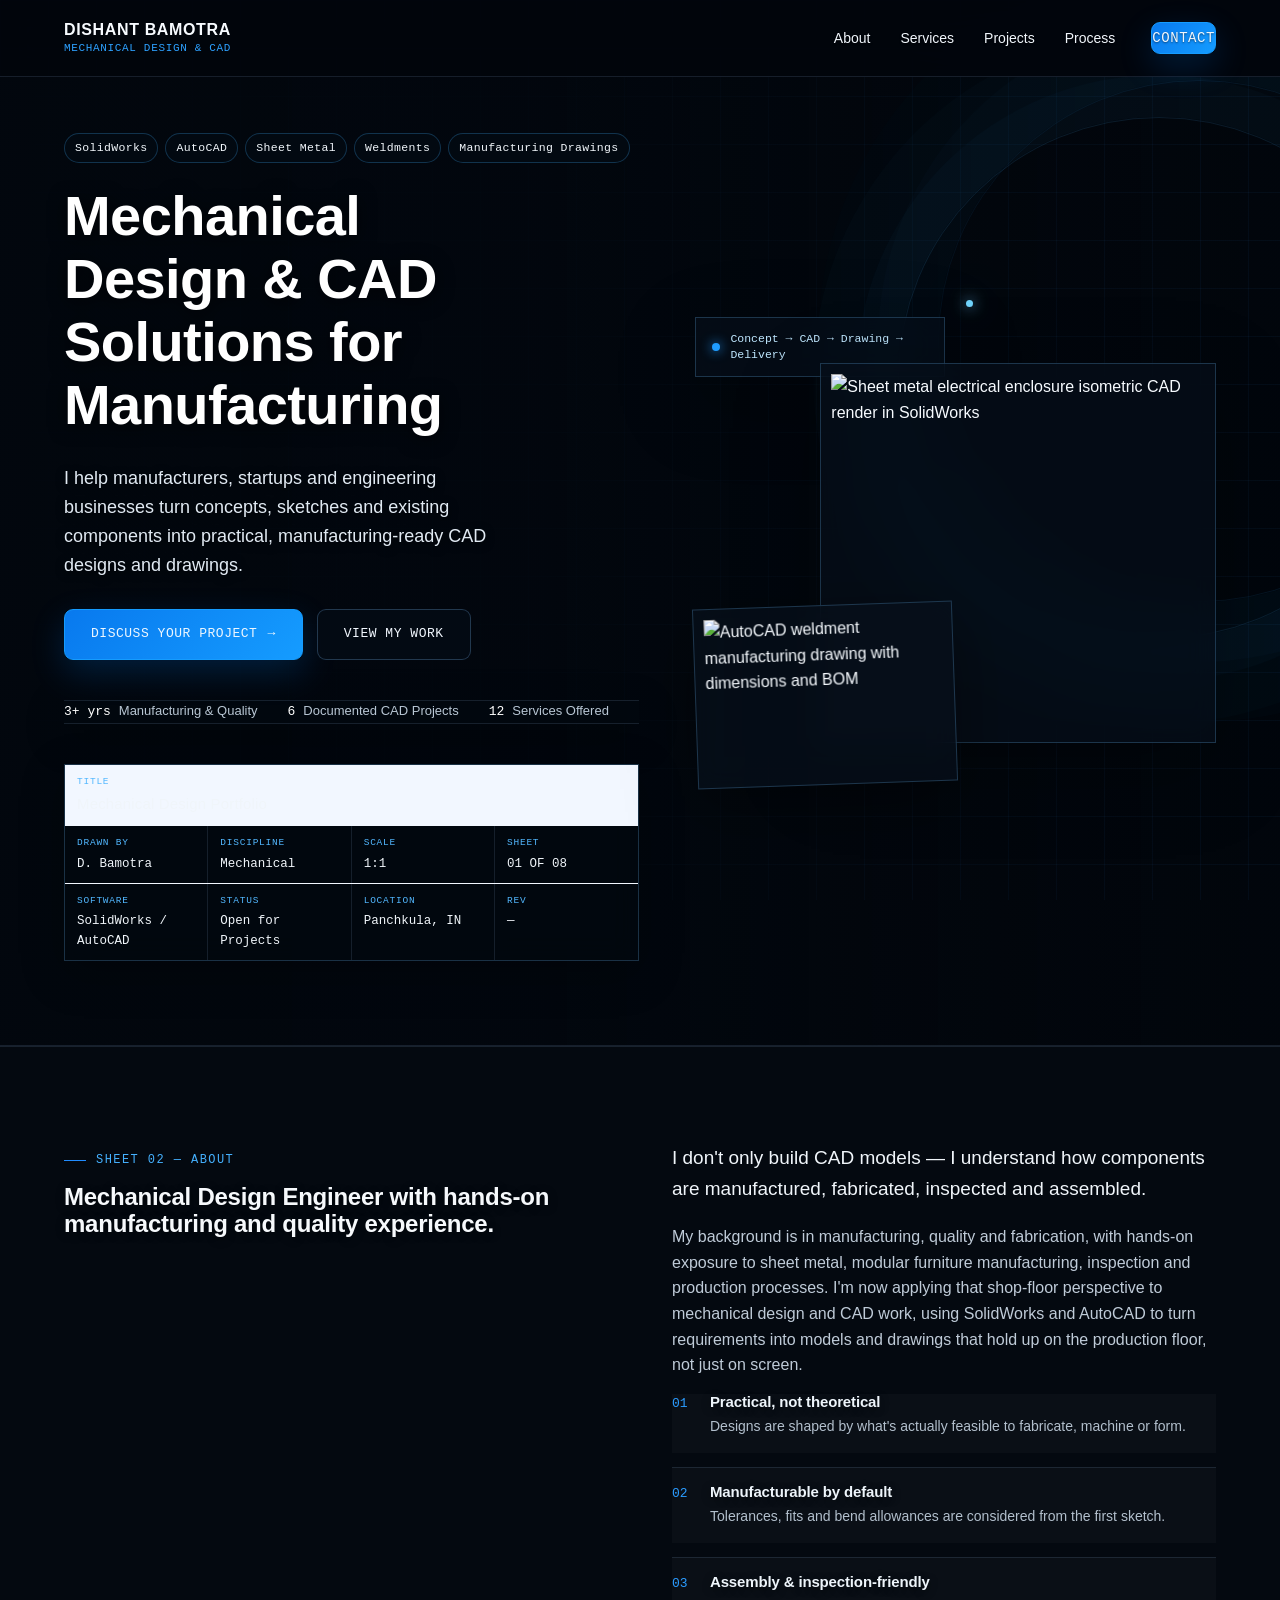
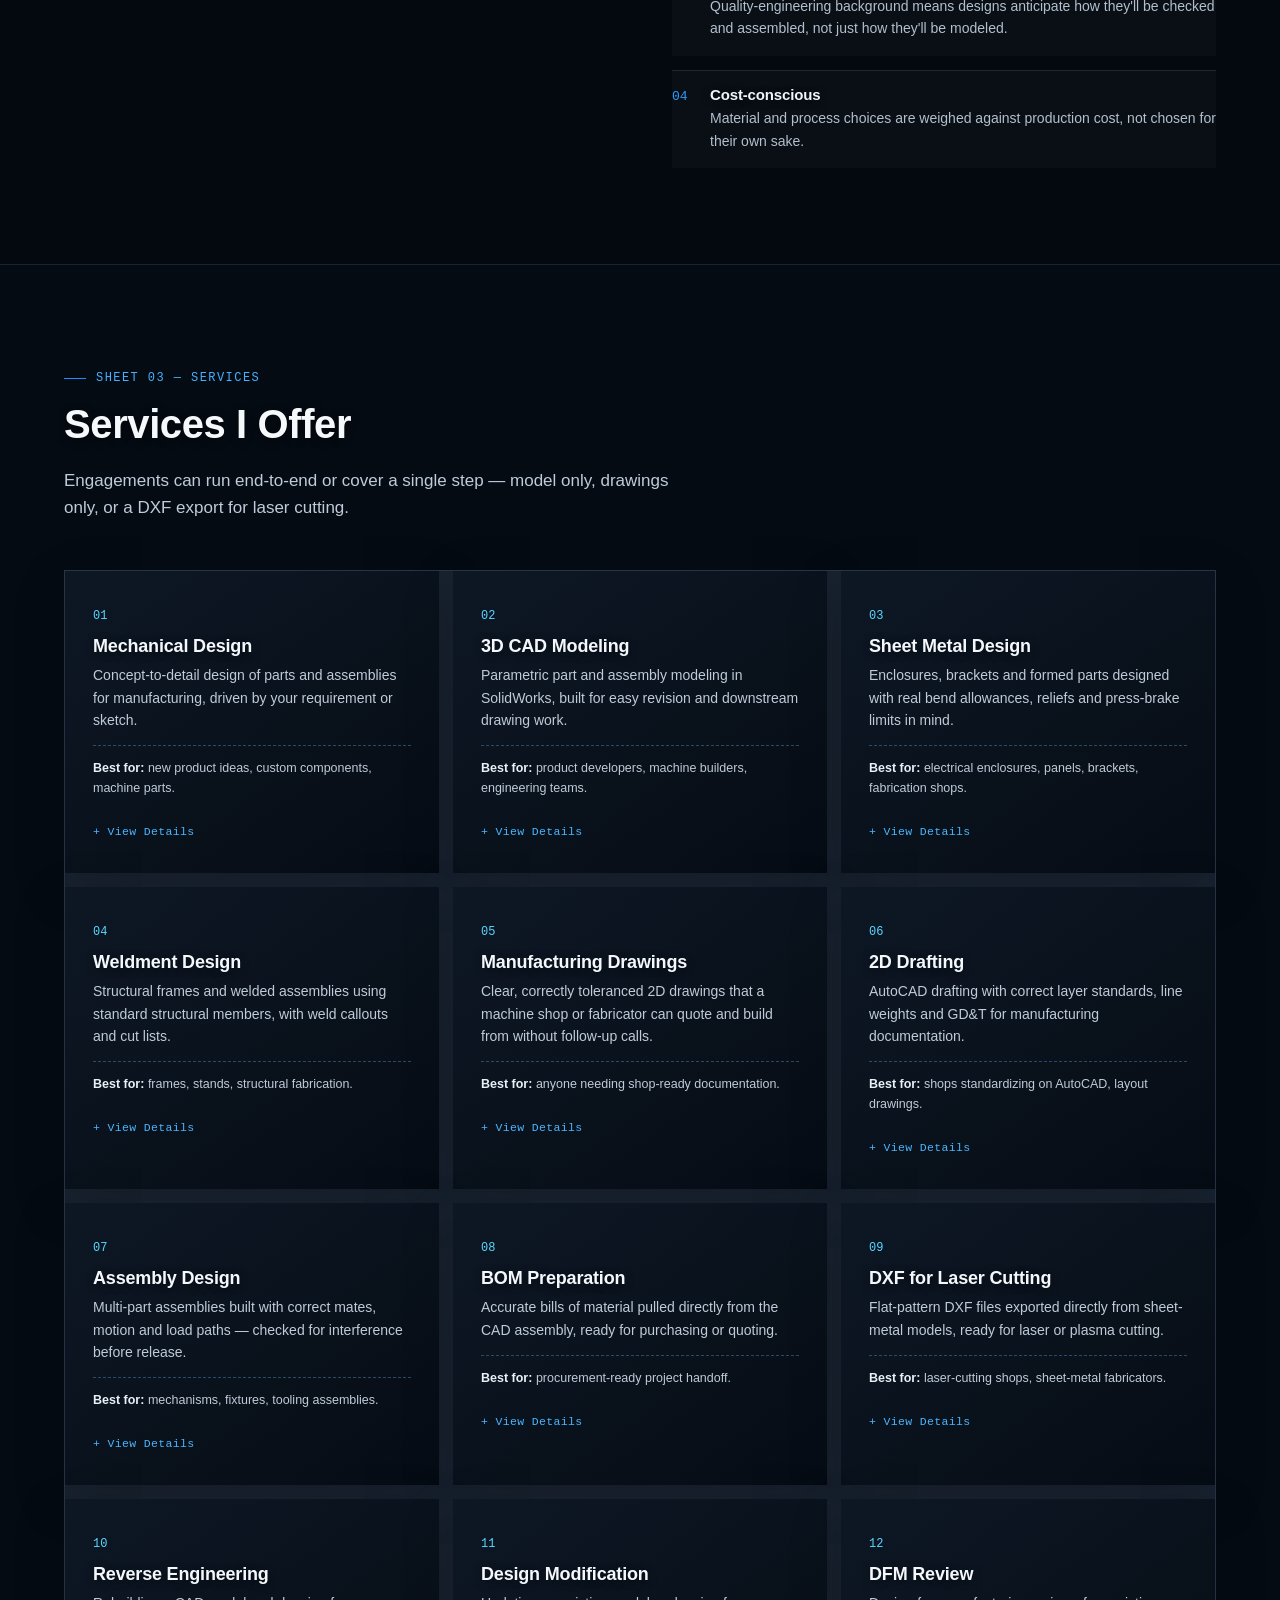
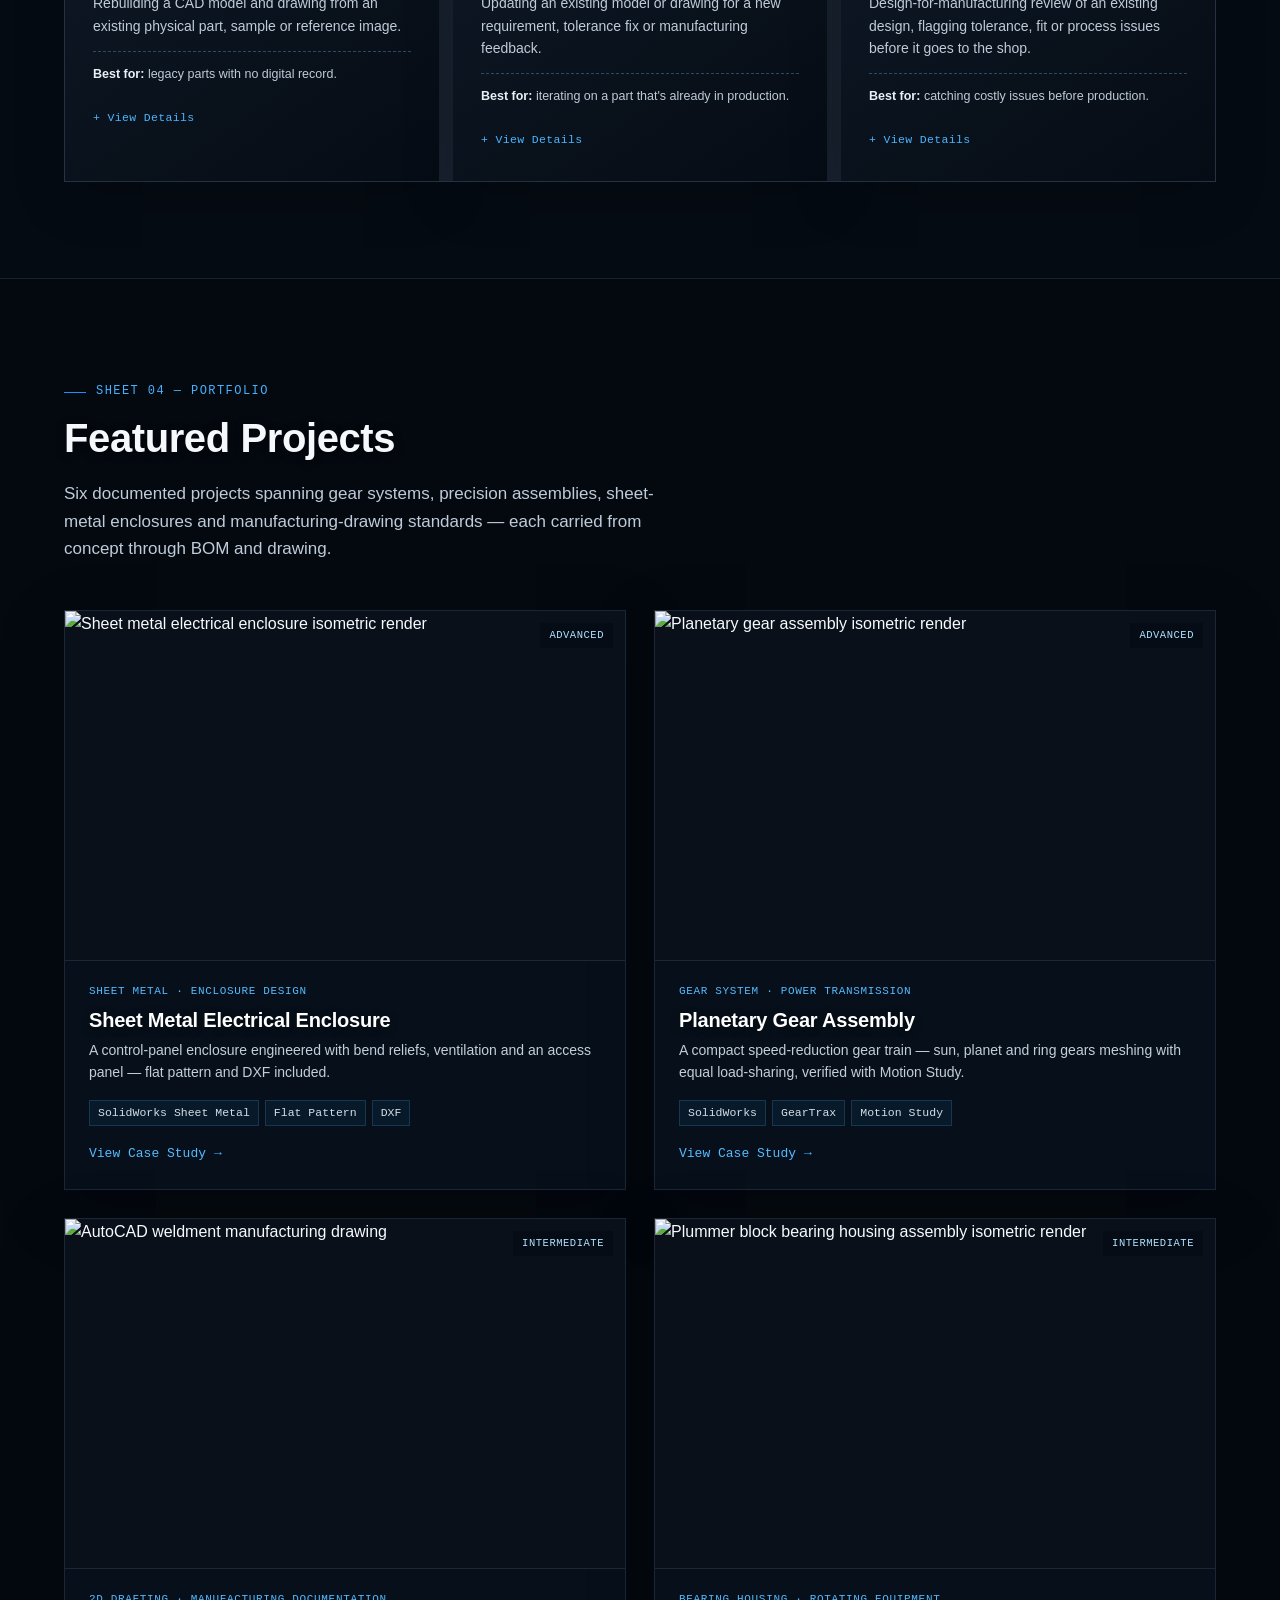
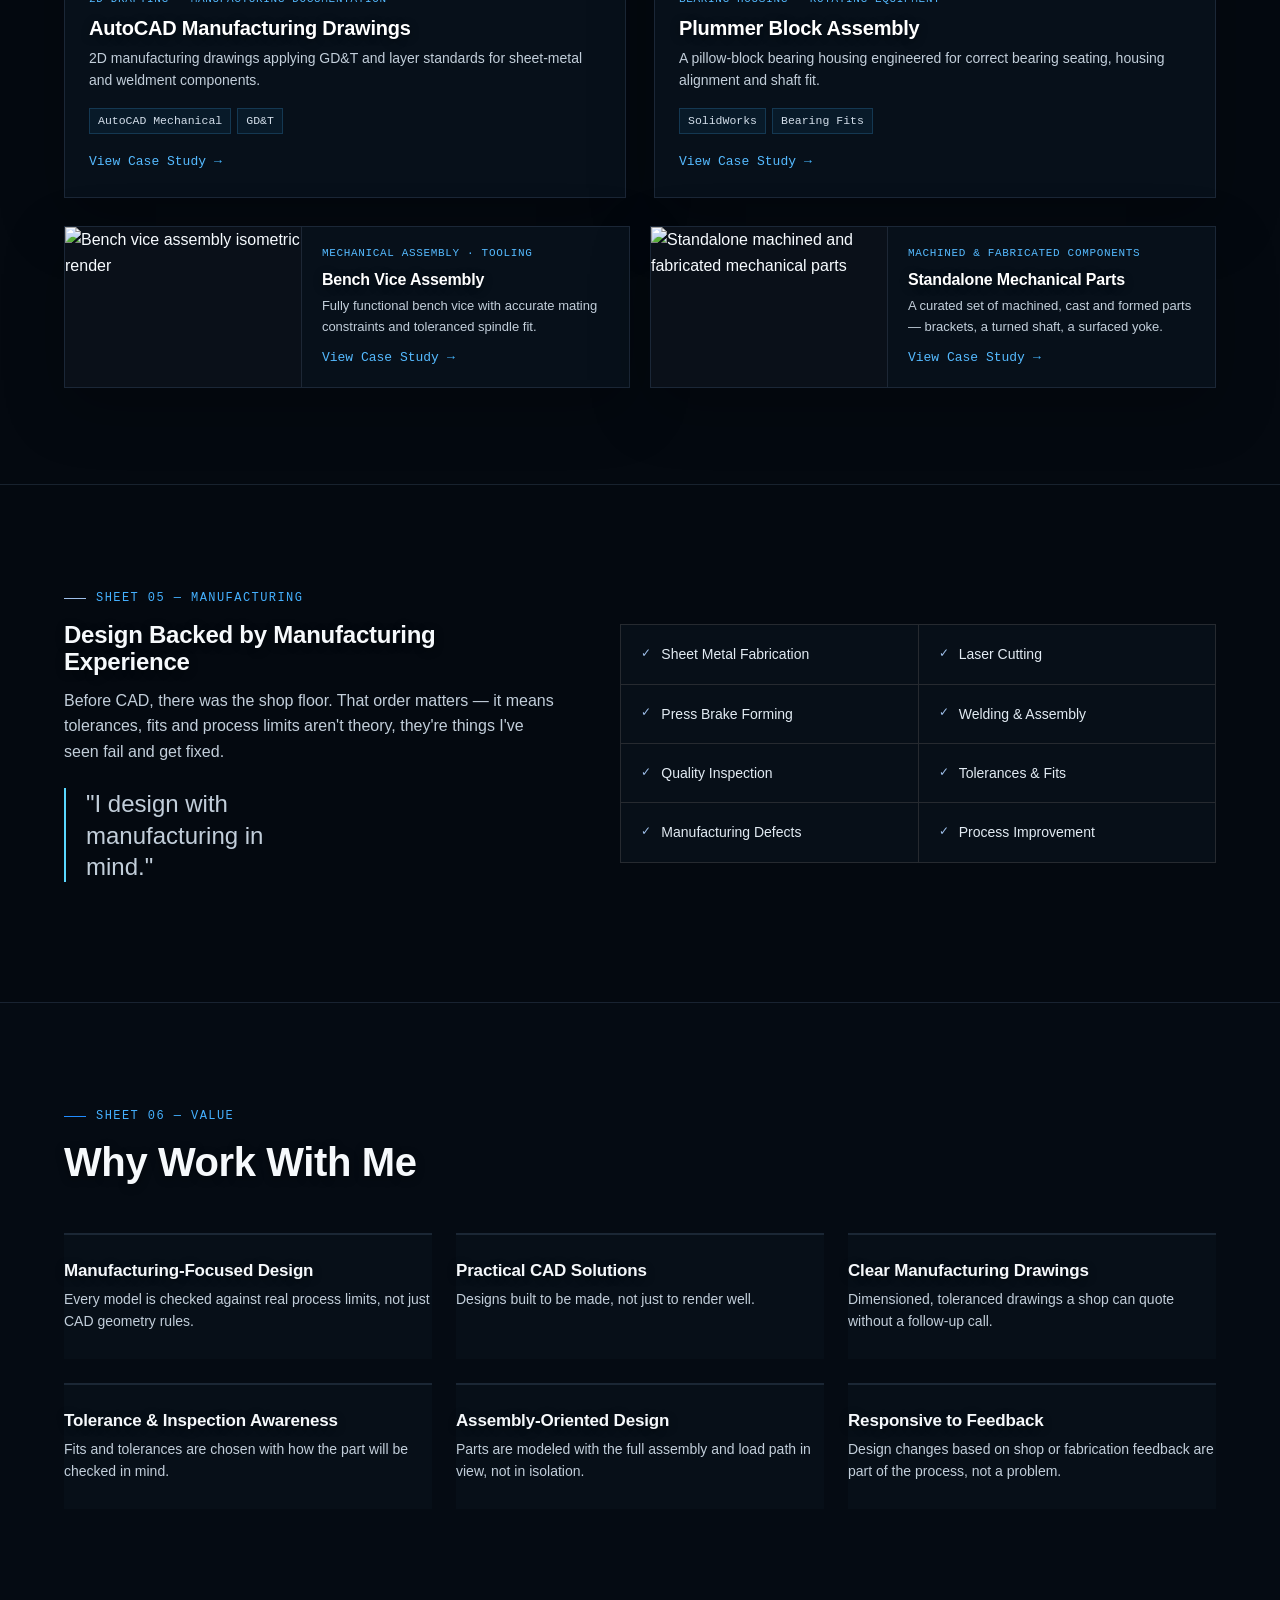
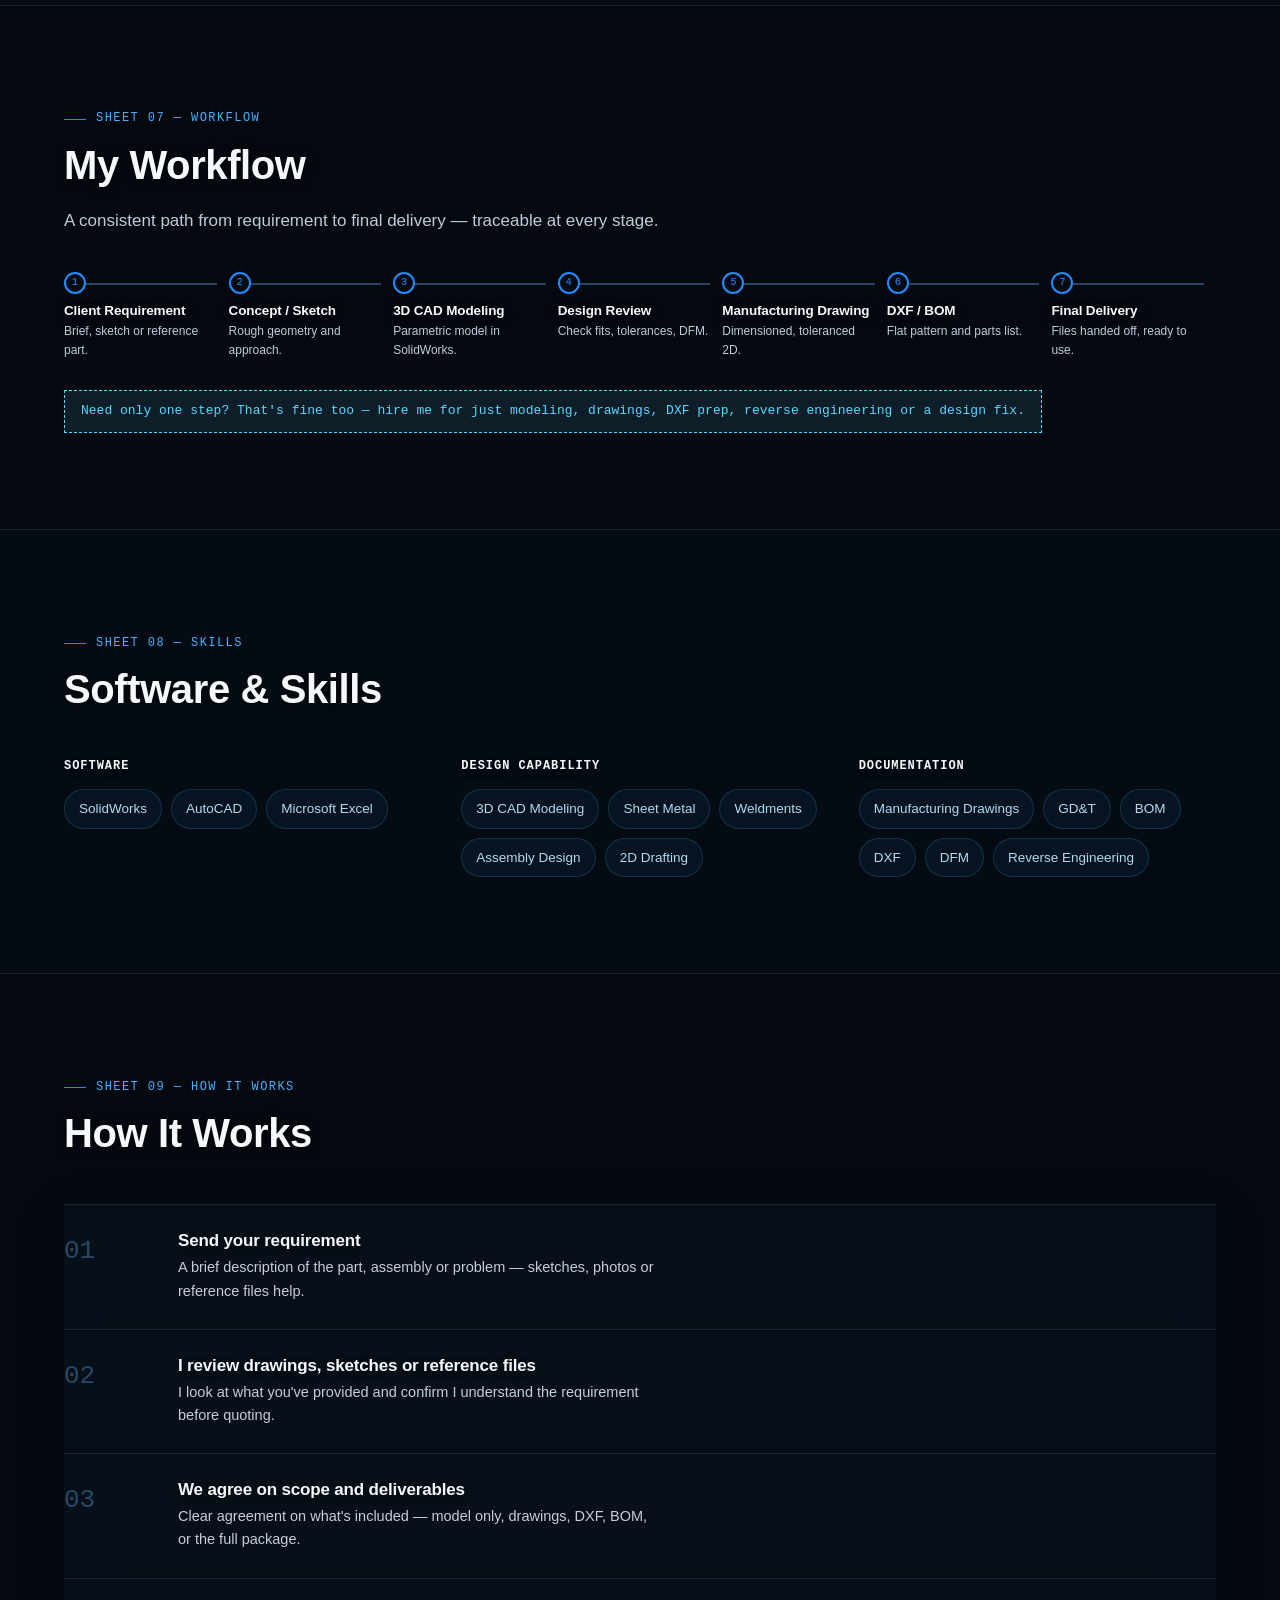
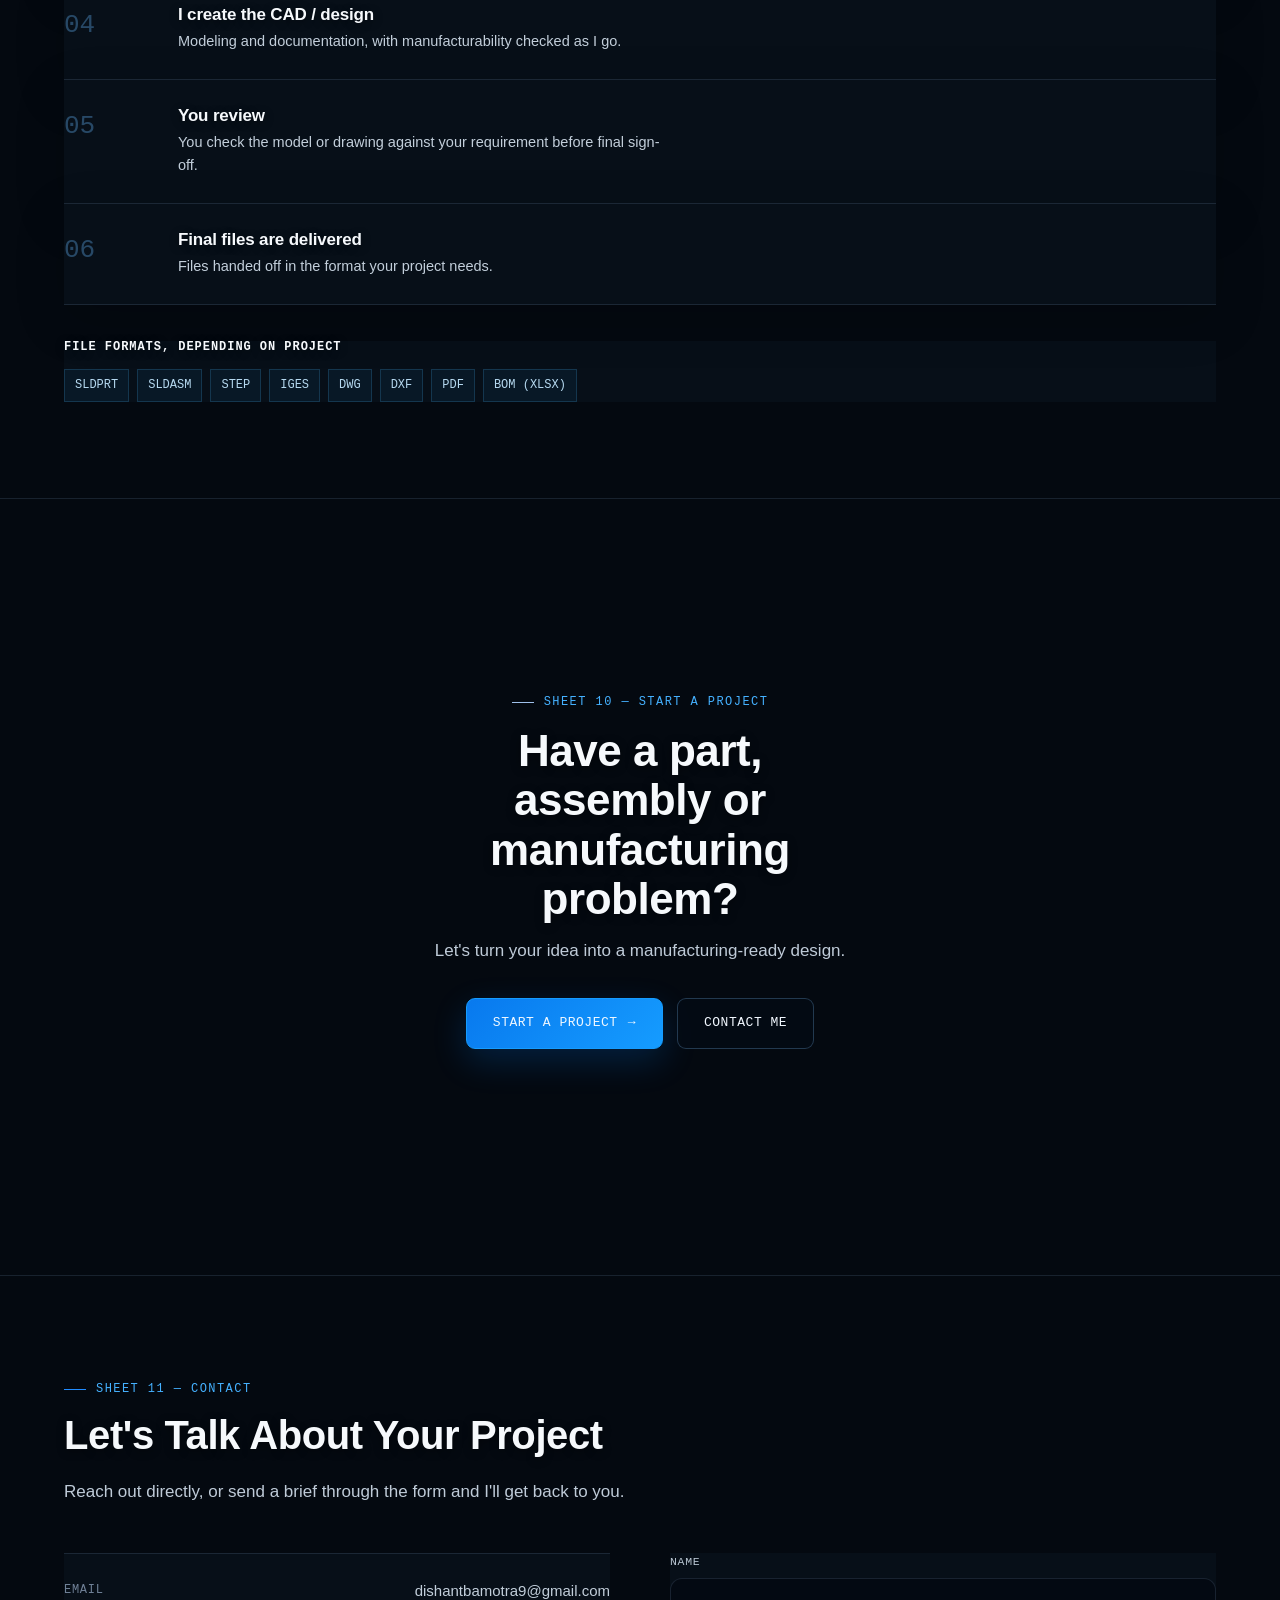
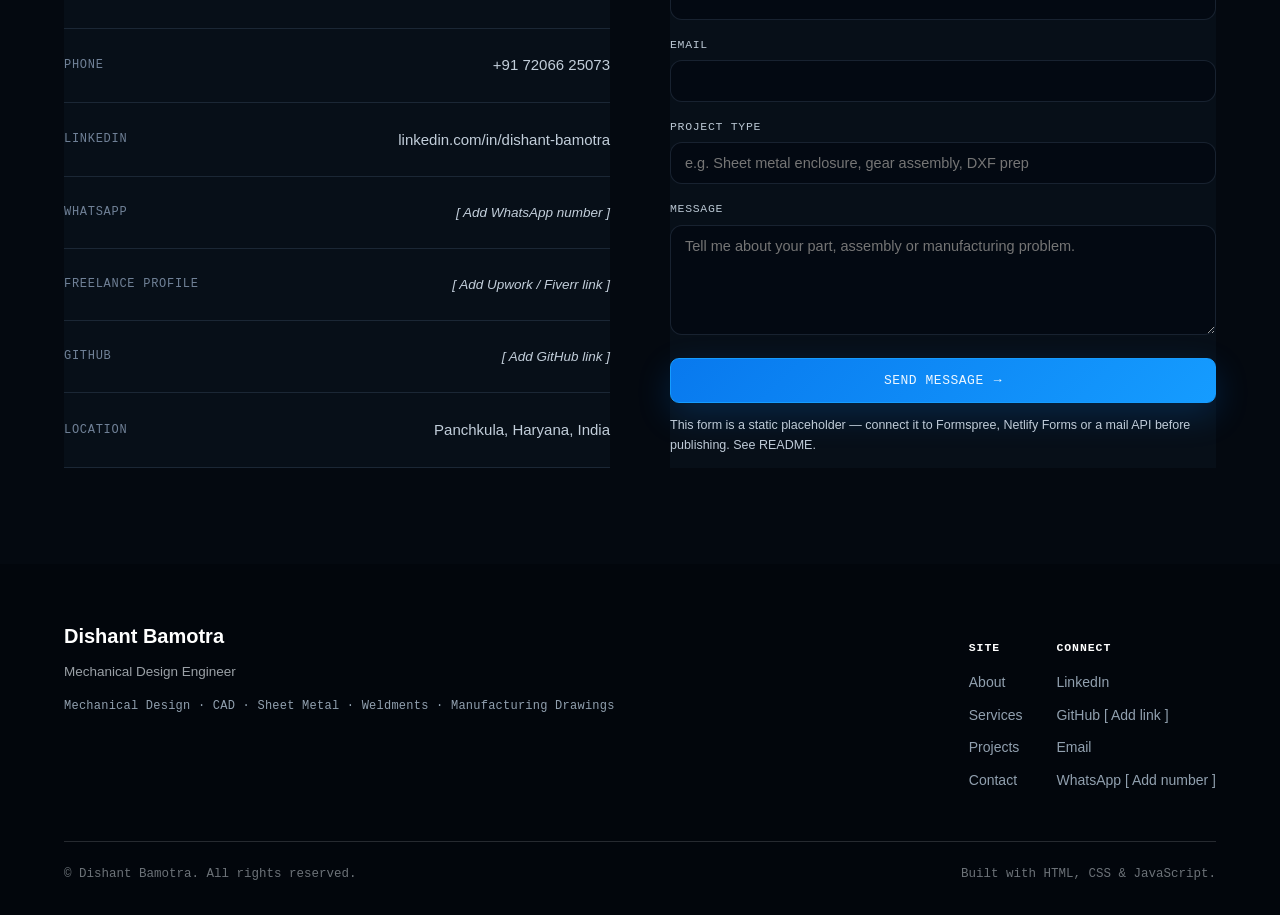
==== commit d0902aa3: "Update index.html" ====
--- a/index.html
+++ b/index.html
@@ -13,7 +13,7 @@
 <link rel="canonical" href="index.html">
 <link rel="preconnect" href="https://fonts.googleapis.com">
 <link href="https://fonts.googleapis.com/css2?family=Space+Grotesk:wght@500;600;700&family=IBM+Plex+Sans:wght@400;500;600&family=IBM+Plex+Mono:wght@400;500&display=swap" rel="stylesheet">
-<link rel="stylesheet" href="css/style.css">
+<link rel="stylesheet" href="style.css">
 </head>
 <body>
 
--- a/style.css
+++ b/style.css
@@ -0,0 +1,984 @@
+/* =========================================================
+   Dishant Bamotra — Mechanical Design Portfolio
+   Design language: engineering drawing sheet / title block.
+   Paper, ink, blueprint blue, brass accent. Space Grotesk +
+   IBM Plex Sans + IBM Plex Mono.
+   ========================================================= */
+
+:root {
+  --paper: #f5f6f3;
+  --paper-dim: #eceee9;
+  --ink: #13161a;
+  --ink-soft: #4b5259;
+  --muted: #7c828a;
+  --line: #d8dcdf;
+  --line-strong: #b9bfc4;
+  --blueprint: #1c4d8f;
+  --blueprint-dim: #e7edf6;
+  --brass: #9c7a2e;
+  --brass-dim: #f2ead5;
+  --white: #ffffff;
+  --ink-invert: #f5f6f3;
+
+  --font-display: "Space Grotesk", "IBM Plex Sans", sans-serif;
+  --font-body: "IBM Plex Sans", -apple-system, BlinkMacSystemFont, "Segoe UI", sans-serif;
+  --font-mono: "IBM Plex Mono", "SFMono-Regular", Consolas, monospace;
+
+  --maxw: 1220px;
+  --pad: clamp(20px, 5vw, 64px);
+  --radius: 3px;
+}
+
+* { box-sizing: border-box; }
+html { scroll-behavior: smooth; }
+
+@media (prefers-reduced-motion: reduce) {
+  html { scroll-behavior: auto; }
+  *, *::before, *::after { animation-duration: 0.001ms !important; animation-iteration-count: 1 !important; transition-duration: 0.001ms !important; }
+}
+
+body {
+  margin: 0;
+  background: var(--paper);
+  color: var(--ink);
+  font-family: var(--font-body);
+  font-size: 16px;
+  line-height: 1.6;
+  -webkit-font-smoothing: antialiased;
+}
+
+h1, h2, h3, h4 {
+  font-family: var(--font-display);
+  color: var(--ink);
+  margin: 0 0 0.5em;
+  line-height: 1.12;
+  letter-spacing: -0.01em;
+}
+
+p { margin: 0 0 1em; color: var(--ink-soft); }
+
+a { color: inherit; text-decoration: none; }
+
+img { max-width: 100%; display: block; }
+
+ul { margin: 0; padding: 0; list-style: none; }
+
+button { font-family: inherit; cursor: pointer; }
+
+.container {
+  max-width: var(--maxw);
+  margin: 0 auto;
+  padding: 0 var(--pad);
+}
+
+:focus-visible {
+  outline: 2px solid var(--blueprint);
+  outline-offset: 3px;
+}
+
+/* -------------------- blueprint grid texture -------------------- */
+.grid-texture {
+  position: absolute;
+  inset: 0;
+  background-image:
+    linear-gradient(var(--line) 1px, transparent 1px),
+    linear-gradient(90deg, var(--line) 1px, transparent 1px);
+  background-size: 42px 42px;
+  opacity: 0.35;
+  pointer-events: none;
+}
+
+.grid-texture.dark {
+  background-image:
+    linear-gradient(rgba(245,246,243,0.08) 1px, transparent 1px),
+    linear-gradient(90deg, rgba(245,246,243,0.08) 1px, transparent 1px);
+  opacity: 1;
+}
+
+/* -------------------- eyebrow / sheet label -------------------- */
+.eyebrow {
+  display: inline-flex;
+  align-items: center;
+  gap: 10px;
+  font-family: var(--font-mono);
+  font-size: 12px;
+  letter-spacing: 0.12em;
+  text-transform: uppercase;
+  color: var(--blueprint);
+  margin-bottom: 14px;
+}
+.eyebrow::before {
+  content: "";
+  width: 22px;
+  height: 1px;
+  background: var(--blueprint);
+  display: inline-block;
+}
+.eyebrow.on-dark { color: #9fc0ea; }
+.eyebrow.on-dark::before { background: #9fc0ea; }
+
+.section-head {
+  max-width: 700px;
+  margin-bottom: 48px;
+}
+.section-head h2 { font-size: clamp(28px, 3.4vw, 40px); }
+.section-head .lede { font-size: 17px; color: var(--ink-soft); max-width: 620px; }
+
+.section {
+  position: relative;
+  padding: 96px 0;
+  border-top: 1px solid var(--line);
+}
+.section.tight { padding: 72px 0; }
+.section.dark {
+  background: var(--ink);
+  color: var(--ink-invert);
+  border-top: 1px solid #262a30;
+}
+.section.dark p { color: #b7bcc3; }
+.section.dark h2, .section.dark h3, .section.dark h4 { color: var(--ink-invert); }
+.section.alt { background: var(--paper-dim); }
+
+/* -------------------- buttons -------------------- */
+.btn {
+  display: inline-flex;
+  align-items: center;
+  gap: 10px;
+  padding: 14px 26px;
+  font-family: var(--font-mono);
+  font-size: 13px;
+  letter-spacing: 0.04em;
+  text-transform: uppercase;
+  border-radius: var(--radius);
+  border: 1px solid var(--ink);
+  transition: transform 0.15s ease, background 0.15s ease, color 0.15s ease, border-color 0.15s ease;
+  white-space: nowrap;
+}
+.btn-primary {
+  background: var(--ink);
+  color: var(--paper);
+}
+.btn-primary:hover { background: var(--blueprint); border-color: var(--blueprint); transform: translateY(-1px); }
+.btn-outline {
+  background: transparent;
+  color: var(--ink);
+  border-color: var(--line-strong);
+}
+.btn-outline:hover { border-color: var(--ink); transform: translateY(-1px); }
+.btn-on-dark { border-color: #4a5058; color: var(--ink-invert); }
+.btn-on-dark:hover { border-color: var(--ink-invert); }
+.btn-arrow { transition: transform 0.15s ease; }
+.btn:hover .btn-arrow { transform: translateX(3px); }
+.btn-block { width: 100%; justify-content: center; }
+
+/* -------------------- nav -------------------- */
+.site-nav {
+  position: sticky;
+  top: 0;
+  z-index: 100;
+  background: rgba(245, 246, 243, 0.92);
+  backdrop-filter: blur(8px);
+  border-bottom: 1px solid var(--line);
+}
+.nav-inner {
+  max-width: var(--maxw);
+  margin: 0 auto;
+  padding: 0 var(--pad);
+  height: 68px;
+  display: flex;
+  align-items: center;
+  justify-content: space-between;
+}
+.nav-brand {
+  font-family: var(--font-mono);
+  font-size: 14px;
+  letter-spacing: 0.02em;
+  display: flex;
+  flex-direction: column;
+  line-height: 1.3;
+}
+.nav-brand strong { font-family: var(--font-display); font-size: 16px; letter-spacing: 0; }
+.nav-brand span { color: var(--muted); font-size: 11px; letter-spacing: 0.06em; }
+
+.nav-links {
+  display: flex;
+  align-items: center;
+  gap: 30px;
+}
+.nav-links a {
+  font-size: 14px;
+  color: var(--ink-soft);
+  position: relative;
+  padding: 4px 0;
+}
+.nav-links a:hover { color: var(--ink); }
+.nav-links a.active { color: var(--ink); }
+.nav-links a.active::after {
+  content: "";
+  position: absolute;
+  left: 0; right: 0; bottom: -3px;
+  height: 2px;
+  background: var(--brass);
+}
+.nav-cta { margin-left: 6px; }
+
+.nav-toggle {
+  display: none;
+  flex-direction: column;
+  gap: 5px;
+  background: none;
+  border: none;
+  padding: 8px;
+}
+.nav-toggle span { width: 22px; height: 2px; background: var(--ink); display: block; }
+
+/* -------------------- hero -------------------- */
+.hero {
+  position: relative;
+  overflow: hidden;
+  padding: 56px 0 84px;
+  border-top: none;
+}
+.hero-grid {
+  display: grid;
+  grid-template-columns: 1.05fr 0.95fr;
+  gap: 56px;
+  align-items: center;
+  position: relative;
+  z-index: 1;
+}
+.hero-tags {
+  display: flex;
+  flex-wrap: wrap;
+  gap: 8px;
+  margin-bottom: 22px;
+}
+.hero-tag {
+  font-family: var(--font-mono);
+  font-size: 11.5px;
+  letter-spacing: 0.03em;
+  padding: 5px 10px;
+  border: 1px solid var(--line-strong);
+  border-radius: 20px;
+  color: var(--ink-soft);
+}
+.hero h1 {
+  font-size: clamp(34px, 4.6vw, 56px);
+  max-width: 15ch;
+}
+.hero .lede {
+  font-size: 18px;
+  max-width: 46ch;
+  color: var(--ink-soft);
+  margin-bottom: 30px;
+}
+.hero-ctas { display: flex; gap: 14px; flex-wrap: wrap; margin-bottom: 40px; }
+
+.hero-stack { display: flex; flex-wrap: wrap; gap: 22px 30px; }
+.hero-stack-item { display: flex; align-items: baseline; gap: 8px; }
+.hero-stack-item .num { font-family: var(--font-mono); color: var(--brass); font-size: 13px; }
+.hero-stack-item .lbl { font-size: 13px; color: var(--ink-soft); }
+
+/* hero visual: drafting board collage */
+.hero-visual {
+  position: relative;
+  min-height: 460px;
+}
+.draft-card {
+  position: absolute;
+  background: var(--white);
+  border: 1px solid var(--line-strong);
+  box-shadow: 0 18px 40px -18px rgba(19, 22, 26, 0.28);
+  padding: 10px;
+}
+.draft-card img { width: 100%; height: 100%; object-fit: cover; }
+.draft-main {
+  right: 0;
+  top: 46px;
+  width: 76%;
+  height: 380px;
+  z-index: 2;
+}
+.draft-sub {
+  left: 0;
+  bottom: -8px;
+  width: 50%;
+  height: 180px;
+  z-index: 3;
+  transform: rotate(-2deg);
+}
+.draft-chip {
+  left: 0;
+  top: 0;
+  width: auto;
+  max-width: 250px;
+  z-index: 4;
+  display: flex;
+  align-items: center;
+  gap: 10px;
+  padding: 13px 16px;
+  background: var(--white);
+  border: 1px solid var(--line-strong);
+  font-family: var(--font-mono);
+  font-size: 11.5px;
+  color: var(--ink-soft);
+  box-shadow: 0 14px 30px -16px rgba(19,22,26,0.3);
+  line-height: 1.4;
+}
+.draft-chip .dot { width: 8px; height: 8px; border-radius: 50%; background: var(--blueprint); flex: none; }
+
+/* title block — the signature element */
+.title-block {
+  margin-top: 40px;
+  border: 1px solid var(--ink);
+  font-family: var(--font-mono);
+  font-size: 12px;
+  max-width: 620px;
+  background: var(--white);
+}
+.tb-row { display: grid; grid-template-columns: repeat(4, 1fr); border-bottom: 1px solid var(--ink); }
+.tb-row:last-child { border-bottom: none; }
+.tb-cell { padding: 9px 12px; border-right: 1px solid var(--ink); }
+.tb-cell:last-child { border-right: none; }
+.tb-cell .k { display: block; color: var(--muted); font-size: 9.5px; letter-spacing: 0.08em; text-transform: uppercase; margin-bottom: 3px; }
+.tb-cell .v { color: var(--ink); font-size: 12.5px; }
+.tb-row.title-row .tb-cell { grid-column: span 4; background: var(--ink); color: var(--paper); }
+.tb-row.title-row .k { color: #9fa6ad; }
+.tb-row.title-row .v { color: var(--paper); font-family: var(--font-display); font-size: 15px; letter-spacing: 0.01em;}
+
+/* -------------------- about -------------------- */
+.about-grid {
+  display: grid;
+  grid-template-columns: 1fr 1fr;
+  gap: 64px;
+  align-items: start;
+}
+.about-copy p { font-size: 16px; }
+.about-copy .lead { font-size: 19px; color: var(--ink); font-family: var(--font-display); font-weight: 500; margin-bottom: 20px; }
+.about-points { display: grid; gap: 14px; margin-top: 8px; }
+.about-point {
+  display: flex;
+  gap: 14px;
+  padding: 16px 0;
+  border-top: 1px solid var(--line);
+}
+.about-point:first-child { border-top: none; padding-top: 0; }
+.about-point .mark { font-family: var(--font-mono); color: var(--brass); font-size: 13px; flex: none; width: 24px; }
+.about-point h4 { font-size: 15px; margin-bottom: 4px; }
+.about-point p { font-size: 14px; margin: 0; }
+
+/* -------------------- services -------------------- */
+.services-grid {
+  display: grid;
+  grid-template-columns: repeat(3, 1fr);
+  gap: 1px;
+  background: var(--line);
+  border: 1px solid var(--line);
+}
+.service-card {
+  background: var(--paper);
+  padding: 30px 28px;
+  transition: background 0.15s ease;
+  cursor: pointer;
+}
+.service-card:hover { background: var(--white); }
+.service-card .sv-num { font-family: var(--font-mono); font-size: 12px; color: var(--brass); }
+.service-card h3 { font-size: 18px; margin: 10px 0 8px; }
+.service-card p.sv-desc { font-size: 14px; margin-bottom: 14px; }
+.service-card .sv-deliver { font-size: 12.5px; color: var(--muted); border-top: 1px dashed var(--line-strong); padding-top: 12px; }
+.service-card .sv-deliver strong { color: var(--ink-soft); font-weight: 600; }
+.sv-detail {
+  display: none;
+  margin-top: 14px;
+  padding-top: 14px;
+  border-top: 1px solid var(--line-strong);
+  font-size: 13px;
+}
+.sv-detail.open { display: block; }
+.sv-toggle {
+  font-family: var(--font-mono);
+  font-size: 11.5px;
+  color: var(--blueprint);
+  background: none;
+  border: none;
+  padding: 0;
+  margin-top: 14px;
+  letter-spacing: 0.03em;
+}
+
+/* -------------------- projects -------------------- */
+.projects-grid {
+  display: grid;
+  grid-template-columns: repeat(2, 1fr);
+  gap: 28px;
+}
+.project-card {
+  border: 1px solid var(--line);
+  background: var(--white);
+  display: flex;
+  flex-direction: column;
+  transition: border-color 0.15s ease, transform 0.15s ease;
+}
+.project-card:hover { border-color: var(--blueprint); transform: translateY(-3px); }
+.project-card .pc-media { aspect-ratio: 16/10; overflow: hidden; border-bottom: 1px solid var(--line); background: var(--paper-dim); position: relative; }
+.project-card .pc-media img { width: 100%; height: 100%; object-fit: cover; }
+.pc-level {
+  position: absolute; top: 12px; right: 12px;
+  font-family: var(--font-mono); font-size: 10.5px; letter-spacing: 0.05em; text-transform: uppercase;
+  background: var(--ink); color: var(--paper); padding: 4px 9px;
+}
+.pc-body { padding: 22px 24px 24px; display: flex; flex-direction: column; flex: 1; }
+.pc-cat { font-family: var(--font-mono); font-size: 11px; letter-spacing: 0.06em; text-transform: uppercase; color: var(--blueprint); margin-bottom: 8px; }
+.pc-body h3 { font-size: 20px; margin-bottom: 8px; }
+.pc-body p { font-size: 14px; margin-bottom: 16px; }
+.pc-meta { display: flex; flex-wrap: wrap; gap: 6px; margin-bottom: 18px; }
+.pc-tag { font-size: 11.5px; font-family: var(--font-mono); color: var(--ink-soft); background: var(--paper-dim); border: 1px solid var(--line); padding: 3px 8px; }
+.pc-link { margin-top: auto; font-family: var(--font-mono); font-size: 13px; color: var(--ink); display: inline-flex; align-items: center; gap: 8px; }
+.pc-link .arrow { transition: transform 0.15s ease; }
+.project-card:hover .pc-link .arrow { transform: translateX(4px); }
+
+.projects-secondary {
+  margin-top: 28px;
+  display: grid;
+  grid-template-columns: repeat(2, 1fr);
+  gap: 20px;
+}
+.project-card.secondary { flex-direction: row; }
+.project-card.secondary .pc-media { width: 42%; aspect-ratio: auto; border-bottom: none; border-right: 1px solid var(--line); flex: none; }
+.project-card.secondary .pc-body { padding: 18px 20px; }
+.project-card.secondary h3 { font-size: 16px; }
+.project-card.secondary p { font-size: 13px; margin-bottom: 10px; }
+
+/* -------------------- manufacturing experience -------------------- */
+.mfg-grid {
+  display: grid;
+  grid-template-columns: 1fr 1.2fr;
+  gap: 60px;
+  align-items: center;
+}
+.mfg-list { display: grid; grid-template-columns: 1fr 1fr; gap: 0; border-top: 1px solid #262a30; border-left: 1px solid #262a30; }
+.mfg-item {
+  border-right: 1px solid #262a30;
+  border-bottom: 1px solid #262a30;
+  padding: 18px 20px;
+  font-size: 14px;
+  display: flex;
+  align-items: center;
+  gap: 10px;
+}
+.mfg-item .tick { color: #9fc0ea; font-family: var(--font-mono); font-size: 12px; }
+.mfg-quote {
+  font-family: var(--font-display);
+  font-size: 24px;
+  font-weight: 500;
+  color: var(--ink-invert);
+  max-width: 20ch;
+  line-height: 1.3;
+  border-left: 2px solid var(--brass);
+  padding-left: 20px;
+  margin-top: 24px;
+}
+
+/* -------------------- why work with me -------------------- */
+.why-grid {
+  display: grid;
+  grid-template-columns: repeat(3, 1fr);
+  gap: 24px;
+}
+.why-card { padding: 26px 0; border-top: 2px solid var(--ink); }
+.why-card h3 { font-size: 17px; margin-bottom: 8px; }
+.why-card p { font-size: 14px; margin: 0; }
+
+/* -------------------- workflow -------------------- */
+.workflow {
+  display: grid;
+  grid-template-columns: repeat(7, 1fr);
+  gap: 0;
+  position: relative;
+  margin-bottom: 30px;
+}
+.wf-step {
+  position: relative;
+  padding: 0 12px 0 0;
+  text-align: left;
+}
+.wf-step .wf-line {
+  height: 2px;
+  background: var(--line-strong);
+  position: relative;
+  margin-bottom: 18px;
+}
+.wf-step:first-child .wf-line { margin-left: 0; }
+.wf-step .wf-num {
+  position: absolute;
+  top: -11px;
+  left: 0;
+  width: 22px; height: 22px;
+  border-radius: 50%;
+  background: var(--paper);
+  border: 2px solid var(--blueprint);
+  color: var(--blueprint);
+  font-family: var(--font-mono);
+  font-size: 10.5px;
+  display: flex; align-items: center; justify-content: center;
+}
+.wf-step h4 { font-size: 13.5px; margin-bottom: 4px; }
+.wf-step p { font-size: 12px; margin: 0; color: var(--muted); }
+.workflow-note {
+  font-family: var(--font-mono);
+  font-size: 13px;
+  color: var(--brass);
+  border: 1px dashed var(--brass);
+  display: inline-block;
+  padding: 10px 16px;
+  background: var(--brass-dim);
+}
+
+/* -------------------- skills -------------------- */
+.skills-cats { display: grid; grid-template-columns: repeat(3, 1fr); gap: 40px; }
+.skills-cat h4 {
+  font-family: var(--font-mono);
+  font-size: 12px;
+  letter-spacing: 0.08em;
+  text-transform: uppercase;
+  color: var(--brass);
+  margin-bottom: 16px;
+}
+.skill-tags { display: flex; flex-wrap: wrap; gap: 9px; }
+.skill-tag {
+  font-size: 13.5px;
+  padding: 8px 14px;
+  border: 1px solid var(--line-strong);
+  border-radius: 20px;
+  color: var(--ink-soft);
+  background: var(--white);
+}
+
+/* -------------------- process (how it works) -------------------- */
+.process-list { display: grid; gap: 0; }
+.process-item {
+  display: grid;
+  grid-template-columns: 90px 1fr;
+  gap: 24px;
+  padding: 26px 0;
+  border-top: 1px solid var(--line);
+}
+.process-item:last-child { border-bottom: 1px solid var(--line); }
+.process-item .p-num { font-family: var(--font-mono); font-size: 26px; color: var(--line-strong); }
+.process-item h4 { font-size: 17px; margin-bottom: 6px; }
+.process-item p { font-size: 14.5px; margin: 0; max-width: 60ch; }
+.filetypes { margin-top: 36px; }
+.filetypes h4 { font-family: var(--font-mono); font-size: 12px; letter-spacing: 0.08em; text-transform: uppercase; color: var(--muted); margin-bottom: 14px;}
+.filetype-row { display: flex; flex-wrap: wrap; gap: 8px; }
+.filetype-tag { font-family: var(--font-mono); font-size: 12px; padding: 6px 10px; border: 1px solid var(--line-strong); color: var(--ink-soft); }
+
+/* -------------------- CTA banner -------------------- */
+.cta-banner {
+  text-align: center;
+  padding: 90px 0;
+}
+.cta-banner h2 { font-size: clamp(28px, 4vw, 44px); max-width: 18ch; margin: 0 auto 14px; }
+.cta-banner .lede { font-size: 17px; max-width: 50ch; margin: 0 auto 34px; }
+.cta-banner .hero-ctas { justify-content: center; }
+
+/* -------------------- contact -------------------- */
+.contact-grid {
+  display: grid;
+  grid-template-columns: 1fr 1fr;
+  gap: 60px;
+}
+.contact-list { display: grid; gap: 0; }
+.contact-row {
+  display: flex;
+  justify-content: space-between;
+  align-items: center;
+  padding: 18px 0;
+  border-top: 1px solid var(--line);
+  gap: 20px;
+}
+.contact-row:last-child { border-bottom: 1px solid var(--line); }
+.contact-row .c-k { font-family: var(--font-mono); font-size: 12px; letter-spacing: 0.06em; text-transform: uppercase; color: var(--muted); }
+.contact-row .c-v { font-size: 15px; text-align: right; }
+.contact-row .c-v.placeholder { color: var(--muted); font-style: italic; font-size: 13.5px; }
+.contact-row a.c-v:hover { color: var(--blueprint); }
+.contact-form { display: grid; gap: 16px; }
+.contact-form label { display: block; font-family: var(--font-mono); font-size: 11.5px; letter-spacing: 0.06em; text-transform: uppercase; color: var(--muted); margin-bottom: 6px; }
+.contact-form input, .contact-form textarea {
+  width: 100%;
+  padding: 12px 14px;
+  border: 1px solid var(--line-strong);
+  background: var(--white);
+  font-family: var(--font-body);
+  font-size: 14.5px;
+  color: var(--ink);
+  border-radius: var(--radius);
+}
+.contact-form input:focus, .contact-form textarea:focus { outline: none; border-color: var(--blueprint); }
+.contact-form textarea { resize: vertical; min-height: 110px; }
+.form-note { font-size: 12.5px; color: var(--muted); margin-top: -4px; }
+
+/* -------------------- footer -------------------- */
+.site-footer {
+  background: var(--ink);
+  color: var(--ink-invert);
+  padding: 56px 0 28px;
+}
+.footer-top { display: flex; justify-content: space-between; flex-wrap: wrap; gap: 30px; margin-bottom: 40px; }
+.footer-brand strong { font-family: var(--font-display); font-size: 20px; display: block; margin-bottom: 6px; }
+.footer-brand span { color: #9aa0a6; font-size: 13.5px; }
+.footer-tags { font-family: var(--font-mono); font-size: 12px; color: #9aa0a6; margin-top: 14px; letter-spacing: 0.02em; }
+.footer-links { display: flex; gap: 34px; flex-wrap: wrap; }
+.footer-col h5 { font-family: var(--font-mono); font-size: 11.5px; letter-spacing: 0.08em; text-transform: uppercase; color: #6c7278; margin-bottom: 14px; }
+.footer-col a, .footer-col span { display: block; font-size: 14px; color: #d7dade; margin-bottom: 10px; }
+.footer-col a:hover { color: var(--white); }
+.footer-bottom {
+  border-top: 1px solid #262a30;
+  padding-top: 22px;
+  display: flex;
+  justify-content: space-between;
+  flex-wrap: wrap;
+  gap: 10px;
+  font-size: 12.5px;
+  color: #6c7278;
+  font-family: var(--font-mono);
+}
+
+/* -------------------- scroll reveal -------------------- */
+/* Visible by default (progressive enhancement). Only animates
+   if JS confirms it's running (html.js) — so content never
+   depends on JavaScript to be seen. */
+.reveal { opacity: 1; transform: none; }
+html.js .reveal { opacity: 0; transform: translateY(18px); transition: opacity 0.6s ease, transform 0.6s ease; }
+html.js .reveal.in { opacity: 1; transform: translateY(0); }
+
+/* -------------------- breadcrumb / project detail -------------------- */
+.breadcrumb {
+  font-family: var(--font-mono);
+  font-size: 12.5px;
+  color: var(--muted);
+  padding: 22px 0;
+}
+.breadcrumb a { color: var(--ink-soft); }
+.breadcrumb a:hover { color: var(--blueprint); }
+
+.pd-hero { padding: 20px 0 60px; }
+.pd-head { display: grid; grid-template-columns: 1.3fr 0.7fr; gap: 50px; margin-bottom: 40px; }
+.pd-head h1 { font-size: clamp(30px, 4vw, 46px); margin-bottom: 14px; }
+.pd-summary-card { border: 1px solid var(--ink); font-family: var(--font-mono); font-size: 12.5px; }
+.pd-summary-row { display: flex; justify-content: space-between; padding: 12px 16px; border-bottom: 1px solid var(--line); gap: 16px;}
+.pd-summary-row:last-child { border-bottom: none; }
+.pd-summary-row .k { color: var(--muted); }
+.pd-summary-row .v { text-align: right; color: var(--ink); }
+.pd-hero-image { border: 1px solid var(--line); background: var(--white); padding: 18px; margin-bottom: 10px; }
+.pd-hero-image img { width: 100%; }
+.pd-caption { font-family: var(--font-mono); font-size: 11.5px; color: var(--muted); text-align: center; letter-spacing: 0.04em; text-transform: uppercase; }
+
+.pd-body { display: grid; grid-template-columns: 1fr 1fr; gap: 50px; margin-top: 20px;}
+.pd-block h3 { font-size: 18px; margin-bottom: 10px; margin-top: 30px; }
+.pd-block h3:first-child { margin-top: 0; }
+.pd-block ul { display: grid; gap: 8px; margin-top: 8px; }
+.pd-block ul li { font-size: 14.5px; color: var(--ink-soft); padding-left: 18px; position: relative; }
+.pd-block ul li::before { content: "—"; position: absolute; left: 0; color: var(--brass); }
+
+.pd-gallery { display: grid; grid-template-columns: repeat(2, 1fr); gap: 20px; margin: 40px 0; }
+.pd-gallery.cols-3 { grid-template-columns: repeat(3, 1fr); }
+.pd-gallery figure { margin: 0; border: 1px solid var(--line); background: var(--white); padding: 14px; }
+.pd-gallery img { width: 100%; }
+.pd-gallery figcaption { font-family: var(--font-mono); font-size: 11px; color: var(--muted); text-align: center; margin-top: 10px; text-transform: uppercase; letter-spacing: 0.04em; }
+
+.pd-outcome {
+  background: var(--ink);
+  color: var(--paper);
+  padding: 30px 32px;
+  margin-top: 10px;
+}
+.pd-outcome .eyebrow { color: #9fc0ea; }
+.pd-outcome .eyebrow::before { background: #9fc0ea; }
+.pd-outcome p { color: #d7dade; font-size: 16px; margin: 0; }
+
+.pd-nav { display: flex; justify-content: space-between; padding: 40px 0; border-top: 1px solid var(--line); margin-top: 50px; }
+.pd-nav a { font-family: var(--font-mono); font-size: 13px; color: var(--ink-soft); }
+.pd-nav a:hover { color: var(--blueprint); }
+
+/* =========================================================
+   Responsive
+   ========================================================= */
+@media (max-width: 980px) {
+  .hero-grid { grid-template-columns: 1fr; }
+  .hero-visual { min-height: 380px; margin-top: 20px;}
+  .about-grid { grid-template-columns: 1fr; gap: 40px; }
+  .services-grid { grid-template-columns: repeat(2, 1fr); }
+  .projects-grid { grid-template-columns: 1fr; }
+  .projects-secondary { grid-template-columns: 1fr; }
+  .mfg-grid { grid-template-columns: 1fr; gap: 30px; }
+  .mfg-list { grid-template-columns: 1fr 1fr; }
+  .why-grid { grid-template-columns: 1fr 1fr; }
+  .skills-cats { grid-template-columns: 1fr 1fr; gap: 30px; }
+  .workflow { grid-template-columns: repeat(4, 1fr); row-gap: 30px; }
+  .contact-grid { grid-template-columns: 1fr; gap: 40px; }
+  .pd-head { grid-template-columns: 1fr; }
+  .pd-body { grid-template-columns: 1fr; gap: 10px; }
+  .pd-gallery { grid-template-columns: 1fr; }
+  .pd-gallery.cols-3 { grid-template-columns: repeat(2, 1fr); }
+}
+
+@media (max-width: 680px) {
+  .nav-links { position: fixed; top: 68px; left: 0; right: 0; height: calc(100vh - 68px); background: var(--paper); flex-direction: column; align-items: flex-start; padding: 30px var(--pad); gap: 22px; transform: translateX(100%); transition: transform 0.25s ease; overflow-y: auto; z-index: 99; }
+  .nav-links.open { transform: translateX(0); }
+  .nav-toggle { display: flex; }
+  .nav-cta { margin-left: 0; }
+  .services-grid { grid-template-columns: 1fr; }
+  .pd-gallery.cols-3 { grid-template-columns: 1fr; }
+  .why-grid { grid-template-columns: 1fr; }
+  .skills-cats { grid-template-columns: 1fr; }
+  .mfg-list { grid-template-columns: 1fr; }
+  .workflow { grid-template-columns: 1fr 1fr; }
+  .process-item { grid-template-columns: 1fr; gap: 6px; }
+  .footer-top { flex-direction: column; }
+  .footer-links { gap: 24px; }
+  .hero-visual { display: flex; flex-direction: column; gap: 14px; min-height: 0; }
+  .draft-card, .draft-chip { position: static; transform: none; }
+  .draft-main { width: 100%; height: 280px; }
+  .draft-sub { display: none; }
+  .draft-chip { width: 100%; max-width: none; order: -1; }
+  .title-block { max-width: 100%; }
+  .tb-row { grid-template-columns: 1fr 1fr; }
+}
+
+/* =========================================================
+   PREMIUM DARK CAD UI — visual redesign only.
+   All portfolio content, project names, images and links
+   remain unchanged.
+   ========================================================= */
+:root{
+  --paper:#060a11;
+  --paper-dim:#0a1019;
+  --ink:#f2f7ff;
+  --ink-soft:#aab8c9;
+  --muted:#708197;
+  --line:rgba(130,164,205,.16);
+  --line-strong:rgba(103,186,255,.34);
+  --blueprint:#218cff;
+  --blueprint-dim:rgba(33,140,255,.11);
+  --brass:#59d7ff;
+  --brass-dim:rgba(89,215,255,.10);
+  --white:#fff;
+  --ink-invert:#f2f7ff;
+  --radius:12px;
+  --maxw:1320px;
+}
+body{
+  background:
+    radial-gradient(900px 500px at 72% 8%,rgba(0,111,255,.13),transparent 60%),
+    radial-gradient(700px 500px at 12% 30%,rgba(0,209,255,.07),transparent 62%),
+    #060a11;
+  color:var(--ink);
+}
+body:before{
+  content:"";
+  position:fixed; inset:0; z-index:-5; pointer-events:none;
+  background-image:
+    linear-gradient(rgba(60,160,255,.055) 1px,transparent 1px),
+    linear-gradient(90deg,rgba(60,160,255,.055) 1px,transparent 1px);
+  background-size:48px 48px;
+  animation:cadGrid 24s linear infinite;
+}
+body:after{
+  content:"";position:fixed;z-index:-4;pointer-events:none;
+  width:520px;height:520px;right:-180px;top:80px;border-radius:50%;
+  border:1px solid rgba(50,166,255,.10);
+  box-shadow:0 0 0 60px rgba(50,166,255,.025),0 0 0 120px rgba(50,166,255,.015);
+  animation:cadOrbit 28s linear infinite;
+}
+@keyframes cadGrid{to{background-position:48px 48px}}
+@keyframes cadOrbit{to{transform:rotate(360deg)}}
+.grid-texture{display:none}
+.site-nav{
+  background:rgba(4,8,14,.78);
+  backdrop-filter:blur(18px) saturate(145%);
+  -webkit-backdrop-filter:blur(18px) saturate(145%);
+  border-bottom:1px solid var(--line);
+}
+.nav-inner{height:76px}
+.nav-brand strong{color:#f6faff;letter-spacing:.04em}
+.nav-brand span{color:#2da1ff}
+.nav-links a{color:#e5edf8}
+.nav-links a:hover,.nav-links a.active{color:#55b9ff}
+.nav-links a.active:after{background:#238dff}
+.btn{
+  border-radius:9px;
+  border-color:rgba(117,176,232,.28);
+  color:#eef7ff;
+  background:rgba(255,255,255,.025);
+}
+.btn-primary{
+  background:linear-gradient(135deg,#0879ee,#159cff);
+  border-color:#159cff;
+  box-shadow:0 12px 34px rgba(0,132,255,.20);
+}
+.btn-primary:hover{background:linear-gradient(135deg,#159cff,#0879ee);box-shadow:0 18px 45px rgba(0,132,255,.28)}
+.btn-outline{color:#eaf4ff;background:rgba(255,255,255,.025)}
+.btn-outline:hover{border-color:#39a9ff;background:rgba(33,140,255,.08)}
+.hero{
+  min-height:calc(100vh - 76px);
+  background:
+    radial-gradient(700px 500px at 85% 38%,rgba(0,111,255,.12),transparent 62%),
+    linear-gradient(180deg,rgba(3,8,15,.35),rgba(3,8,15,.08));
+  border-bottom:1px solid var(--line);
+}
+.hero:before{
+  content:"";position:absolute;width:520px;height:520px;right:-140px;top:40px;
+  border:1px solid rgba(72,177,255,.12);border-radius:50%;
+  box-shadow:0 0 0 42px rgba(72,177,255,.025),0 0 0 85px rgba(72,177,255,.015);
+  animation:heroRing 22s linear infinite;
+}
+.hero:after{
+  content:"";position:absolute;right:24%;top:23%;width:7px;height:7px;border-radius:50%;
+  background:#72d6ff;box-shadow:0 0 14px #72d6ff,0 0 40px rgba(114,214,255,.7);
+  animation:heroDot 2.8s ease-in-out infinite;
+}
+@keyframes heroRing{to{transform:rotate(360deg)}}
+@keyframes heroDot{50%{opacity:.2;transform:scale(.5)}}
+.hero-tags{gap:7px}
+.hero-tag{
+  background:rgba(8,24,42,.72);
+  border:1px solid rgba(61,163,240,.27);
+  color:#bfe6ff;
+  border-radius:999px;
+}
+.hero h1{
+  color:#f5f9ff;
+  text-shadow:0 0 40px rgba(90,180,255,.06);
+}
+.hero h1:after{background:linear-gradient(90deg,#218cff,#61d8ff)}
+.lede{color:#aebed0!important}
+.hero-stack{border-top:1px solid var(--line);border-bottom:1px solid var(--line)}
+.hero-stack-item .num{color:#5ec5ff}
+.hero-stack-item .lbl{color:#8192a7}
+.title-block,.draft-card,.draft-chip{
+  background:rgba(7,15,26,.70)!important;
+  border-color:rgba(100,174,235,.25)!important;
+  box-shadow:0 25px 80px rgba(0,0,0,.28);
+  backdrop-filter:blur(14px);
+}
+.title-block .tb-cell{border-color:var(--line)}
+.title-block .k{color:#5ebfff}
+.title-block .v{color:#e8f1fb}
+.draft-card{overflow:hidden}
+.draft-card img{transition:transform .7s cubic-bezier(.2,.8,.2,1),filter .7s ease}
+.draft-main:hover img{transform:scale(1.035);filter:saturate(1.08) contrast(1.03)}
+.draft-sub{box-shadow:0 20px 70px rgba(0,0,0,.42)}
+.draft-chip{color:#bfe7ff}
+.draft-chip .dot{background:#1f9cff;box-shadow:0 0 12px #1f9cff}
+.section{
+  background:rgba(4,9,16,.74);
+  border-top-color:var(--line);
+}
+.section.alt{background:rgba(8,15,25,.82)}
+.section.dark{background:#050a11;border-top-color:var(--line)}
+h1,h2,h3,h4{color:#f1f7ff}
+p{color:var(--ink-soft)}
+.section-head h2{color:#f3f8ff}
+.section-head .lede{color:#91a3b8}
+.eyebrow{color:#46b7ff}
+.eyebrow:before{background:#218cff}
+.about-copy .lead{color:#d7e6f6}
+.about-point{
+  background:rgba(255,255,255,.025)!important;
+  border-color:var(--line)!important;
+  transition:.3s ease;
+}
+.about-point:hover{border-color:rgba(58,171,255,.3)!important;transform:translateY(-3px)}
+.about-point .mark{color:#2b9cff}
+.services-grid{gap:14px}
+.service-card{
+  background:linear-gradient(145deg,rgba(15,26,41,.86),rgba(7,13,22,.78))!important;
+  border-color:var(--line)!important;
+  box-shadow:0 16px 50px rgba(0,0,0,.18);
+  transition:transform .3s ease,border-color .3s ease,box-shadow .3s ease;
+}
+.service-card:hover{
+  transform:translateY(-5px);
+  border-color:rgba(43,159,242,.35)!important;
+  box-shadow:0 24px 65px rgba(0,0,0,.28),0 0 30px rgba(0,133,255,.05);
+}
+.service-card h3{color:#f0f7ff}
+.sv-num{color:#3caaff}
+.sv-desc,.sv-deliver{color:#9aabbf}
+.sv-toggle{color:#59bfff}
+.sv-detail{border-top-color:var(--line)}
+.sv-detail p{color:#aebdd0}
+.project-card{
+  background:linear-gradient(145deg,rgba(13,22,35,.9),rgba(6,12,20,.9))!important;
+  border-color:var(--line)!important;
+  box-shadow:0 20px 60px rgba(0,0,0,.25);
+  overflow:hidden;
+  transition:transform .35s ease,border-color .35s ease,box-shadow .35s ease;
+}
+.project-card:hover{
+  transform:translateY(-7px);
+  border-color:rgba(57,171,255,.42)!important;
+  box-shadow:0 30px 85px rgba(0,0,0,.35),0 0 45px rgba(0,132,255,.07);
+}
+.pc-media{background:#08111d}
+.pc-media:after{
+  background:linear-gradient(180deg,transparent 45%,rgba(2,8,14,.58));
+}
+.pc-media img{transition:transform .65s ease,filter .65s ease}
+.project-card:hover .pc-media img{transform:scale(1.045);filter:saturate(1.08)}
+.pc-level{
+  background:rgba(4,12,21,.78)!important;color:#aee1ff!important;
+  border-color:rgba(68,172,242,.32)!important;backdrop-filter:blur(10px);
+}
+.pc-cat{color:#4bb8ff}
+.pc-body h3{color:#f1f7ff}
+.pc-body p{color:#9eafc3}
+.pc-tag{
+  background:rgba(30,120,190,.09)!important;
+  border-color:rgba(67,165,229,.22)!important;
+  color:#a8cde9!important;
+}
+.pc-link{color:#45b6ff}
+.pc-link .arrow{color:#45b6ff}
+.projects-secondary{border-top-color:var(--line)}
+.process-item{
+  background:rgba(10,19,31,.78)!important;
+  border-color:var(--line)!important;
+  box-shadow:0 15px 50px rgba(0,0,0,.18);
+}
+.process-item:hover{border-color:rgba(49,164,245,.32)!important;transform:translateY(-4px)}
+.process-num{color:#45b6ff}
+.process-item h3{color:#f0f7ff}
+.process-item p{color:#9dacc0}
+.skills-block,.filetypes,.why-card{
+  background:rgba(10,18,29,.75)!important;
+  border-color:var(--line)!important;
+}
+.skill-tag,.filetype-tag{
+  background:rgba(35,125,201,.08)!important;
+  border-color:rgba(65,158,219,.22)!important;
+  color:#b5d8ef!important;
+}
+.why-card:hover{border-color:rgba(48,166,247,.3)!important;transform:translateY(-4px)}
+.why-card h3{color:#f0f7ff}
+.why-card p{color:#9eafc2}
+.contact-row,.contact-form{
+  background:rgba(9,17,28,.78)!important;
+  border-color:var(--line)!important;
+}
+.contact-row .label{color:#5abfff}
+.contact-row .value{color:#edf6ff}
+.contact-row a{color:#57bdff}
+.contact-form label{color:#8ea1b6}
+.contact-form input,.contact-form textarea{
+  background:rgba(3,9,16,.75)!important;color:#eef6ff!important;
+  border-color:var(--line)!important;
+}
+.contact-form input:focus,.contact-form textarea:focus{border-color:rgba(58,174,255,.55)!important;box-shadow:0 0 0 3px rgba(33,140,255,.08)}
+.site-footer{background:#03070d;border-top-color:var(--line)!important;color:#72839a}
+@media(max-width:900px){
+  .hero:before{opacity:.5}
+}
+@media(max-width:600px){
+  body:after{display:none}
+}
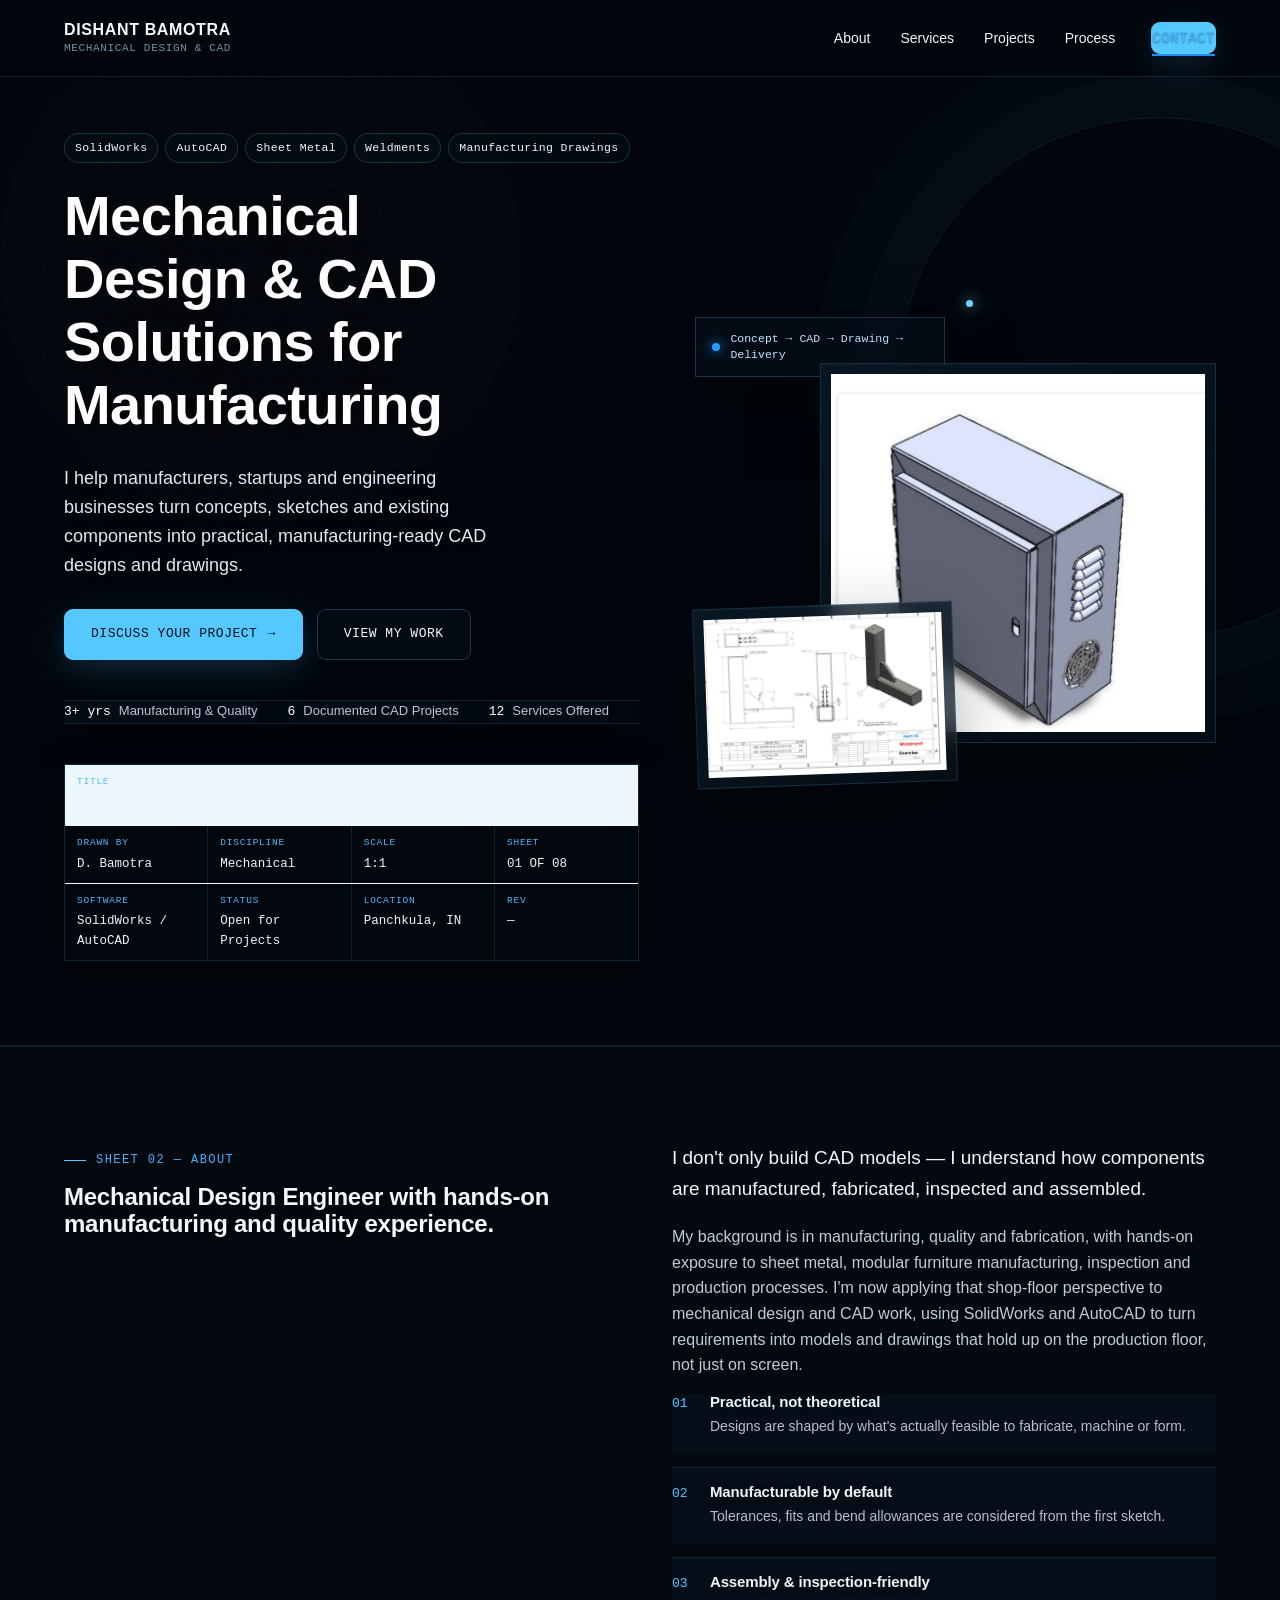
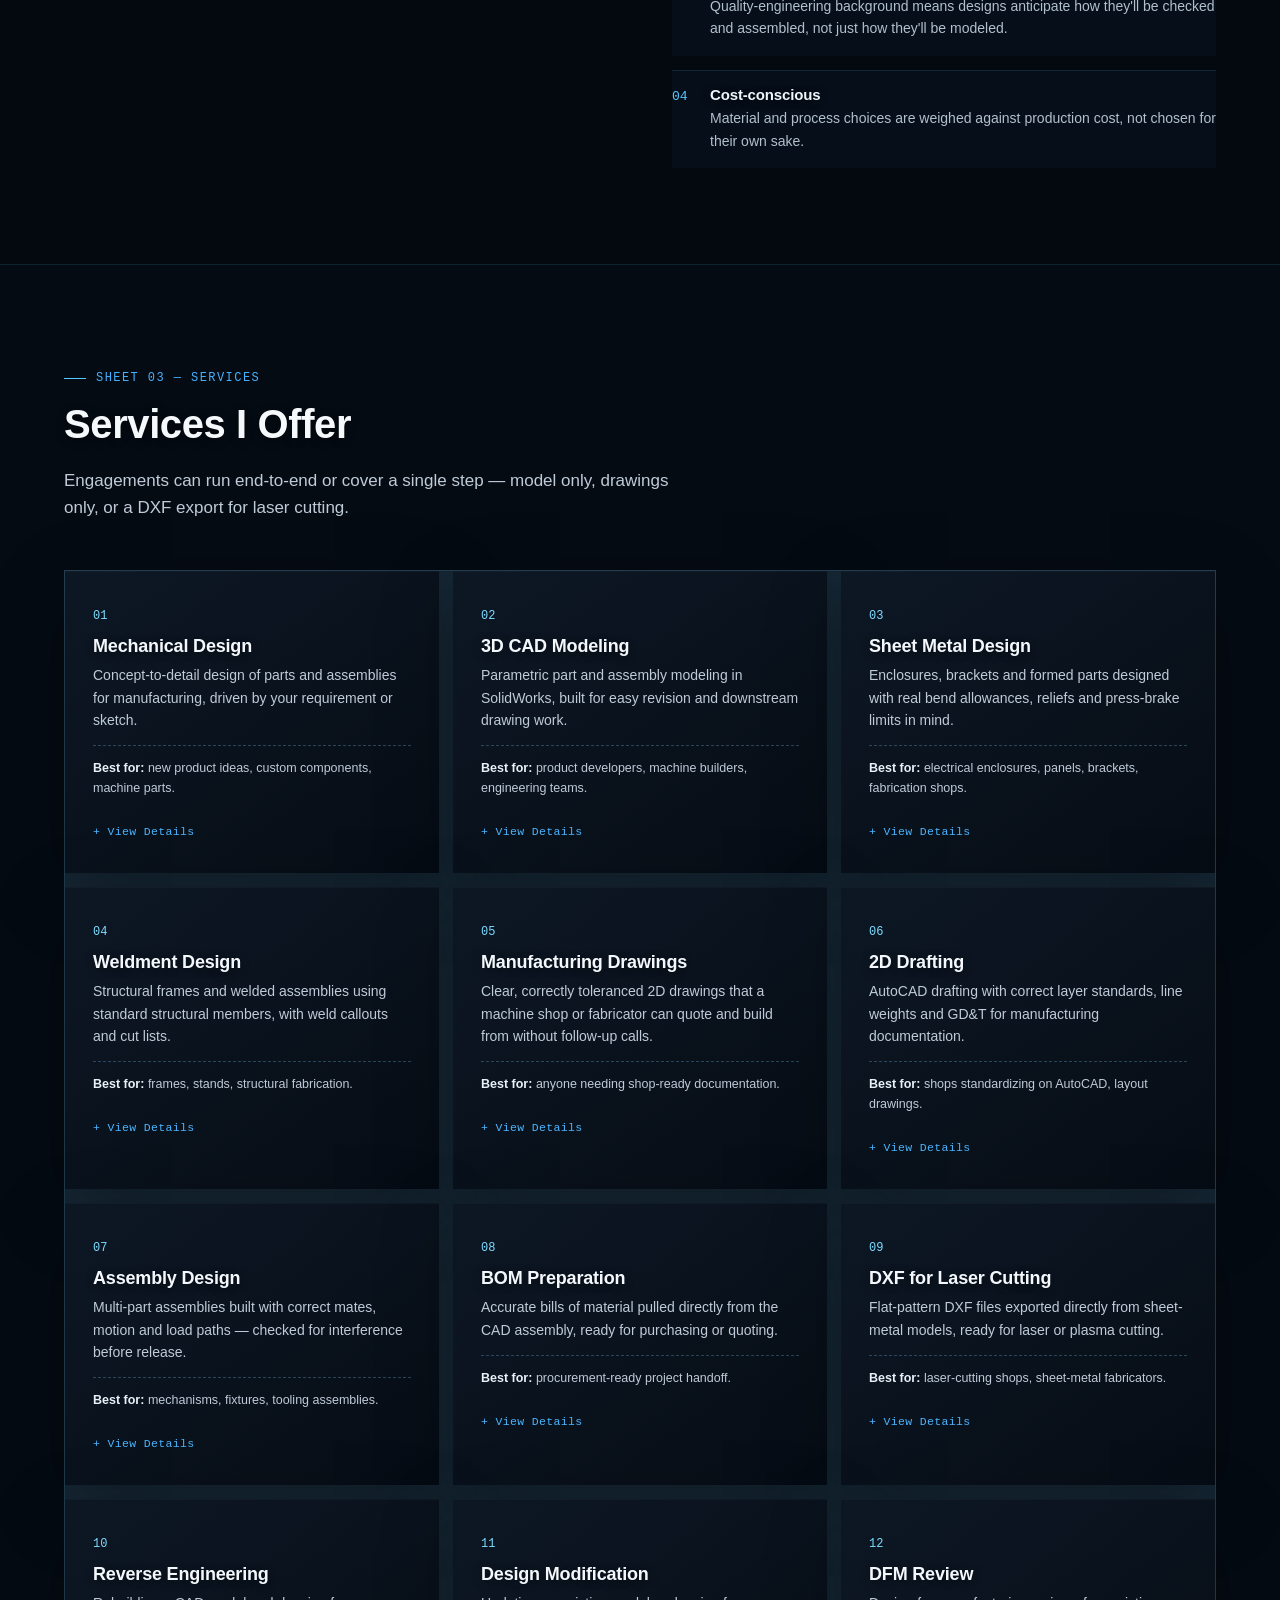
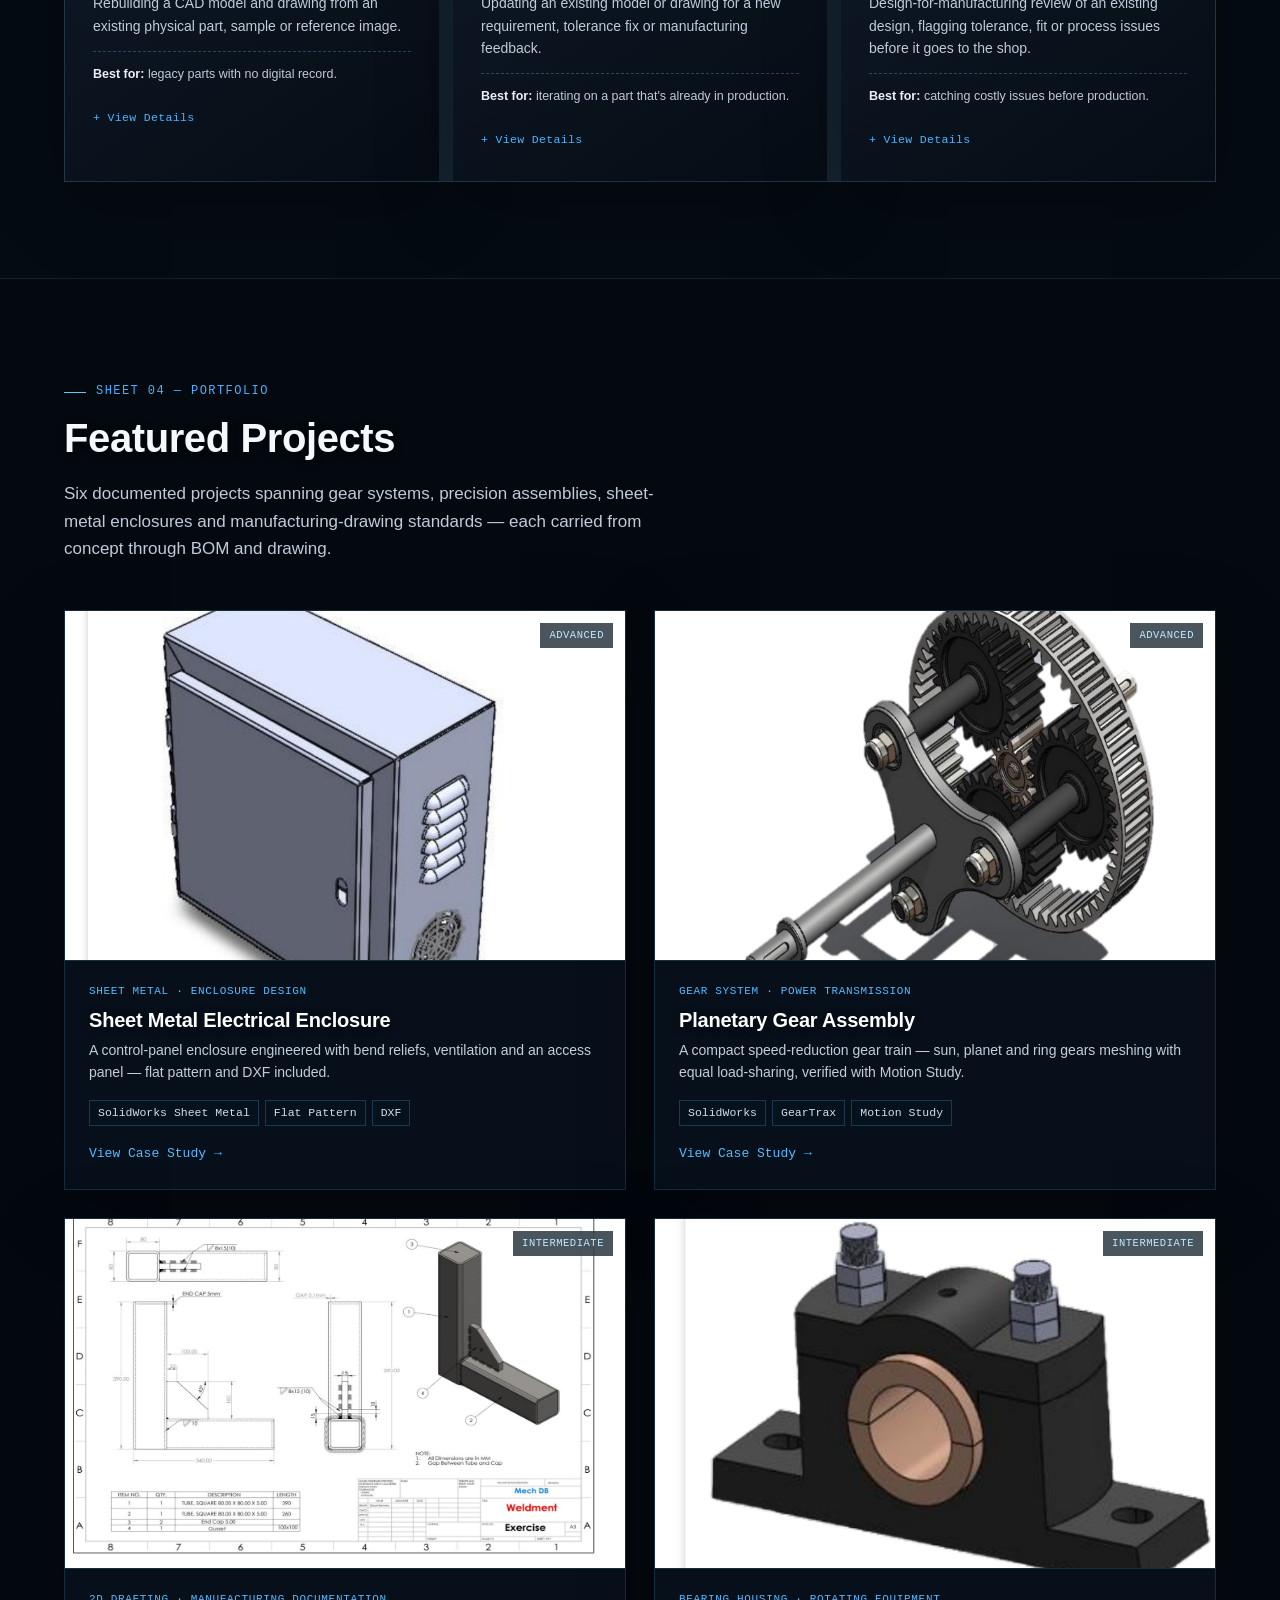
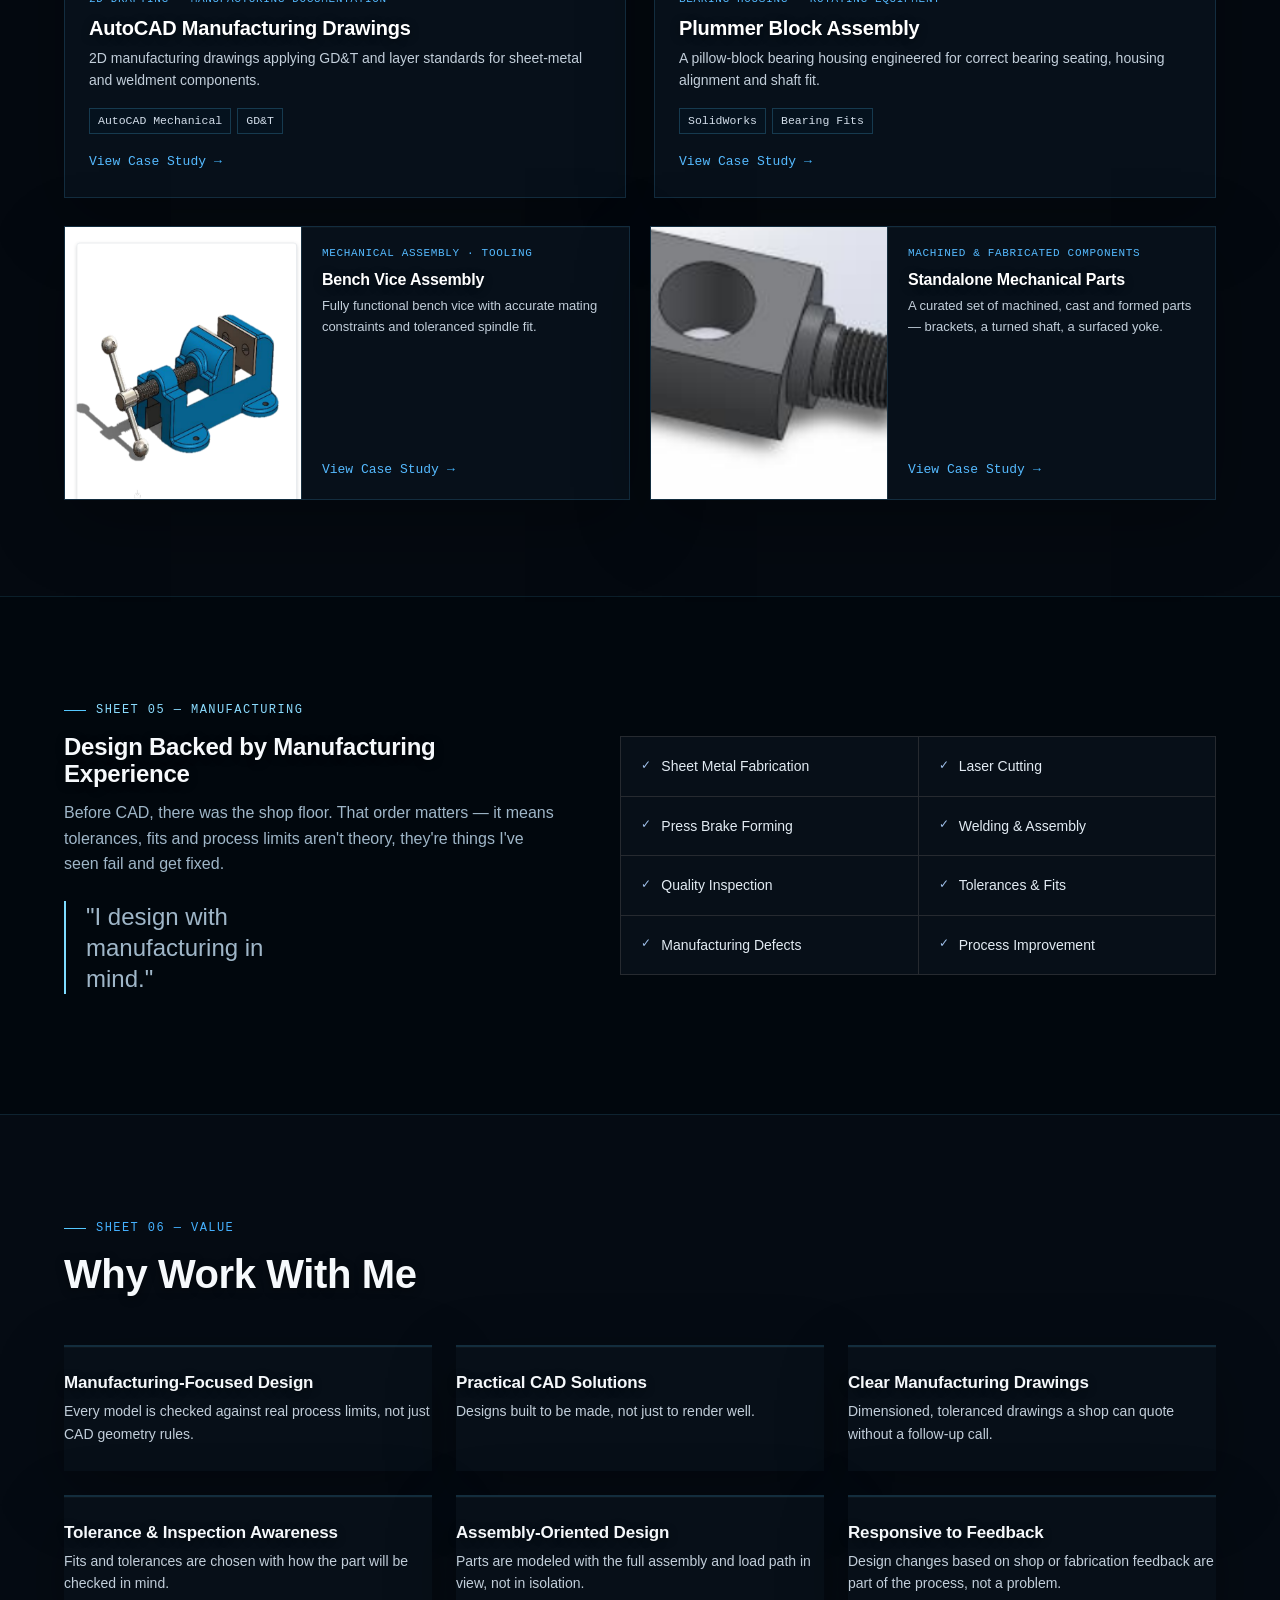
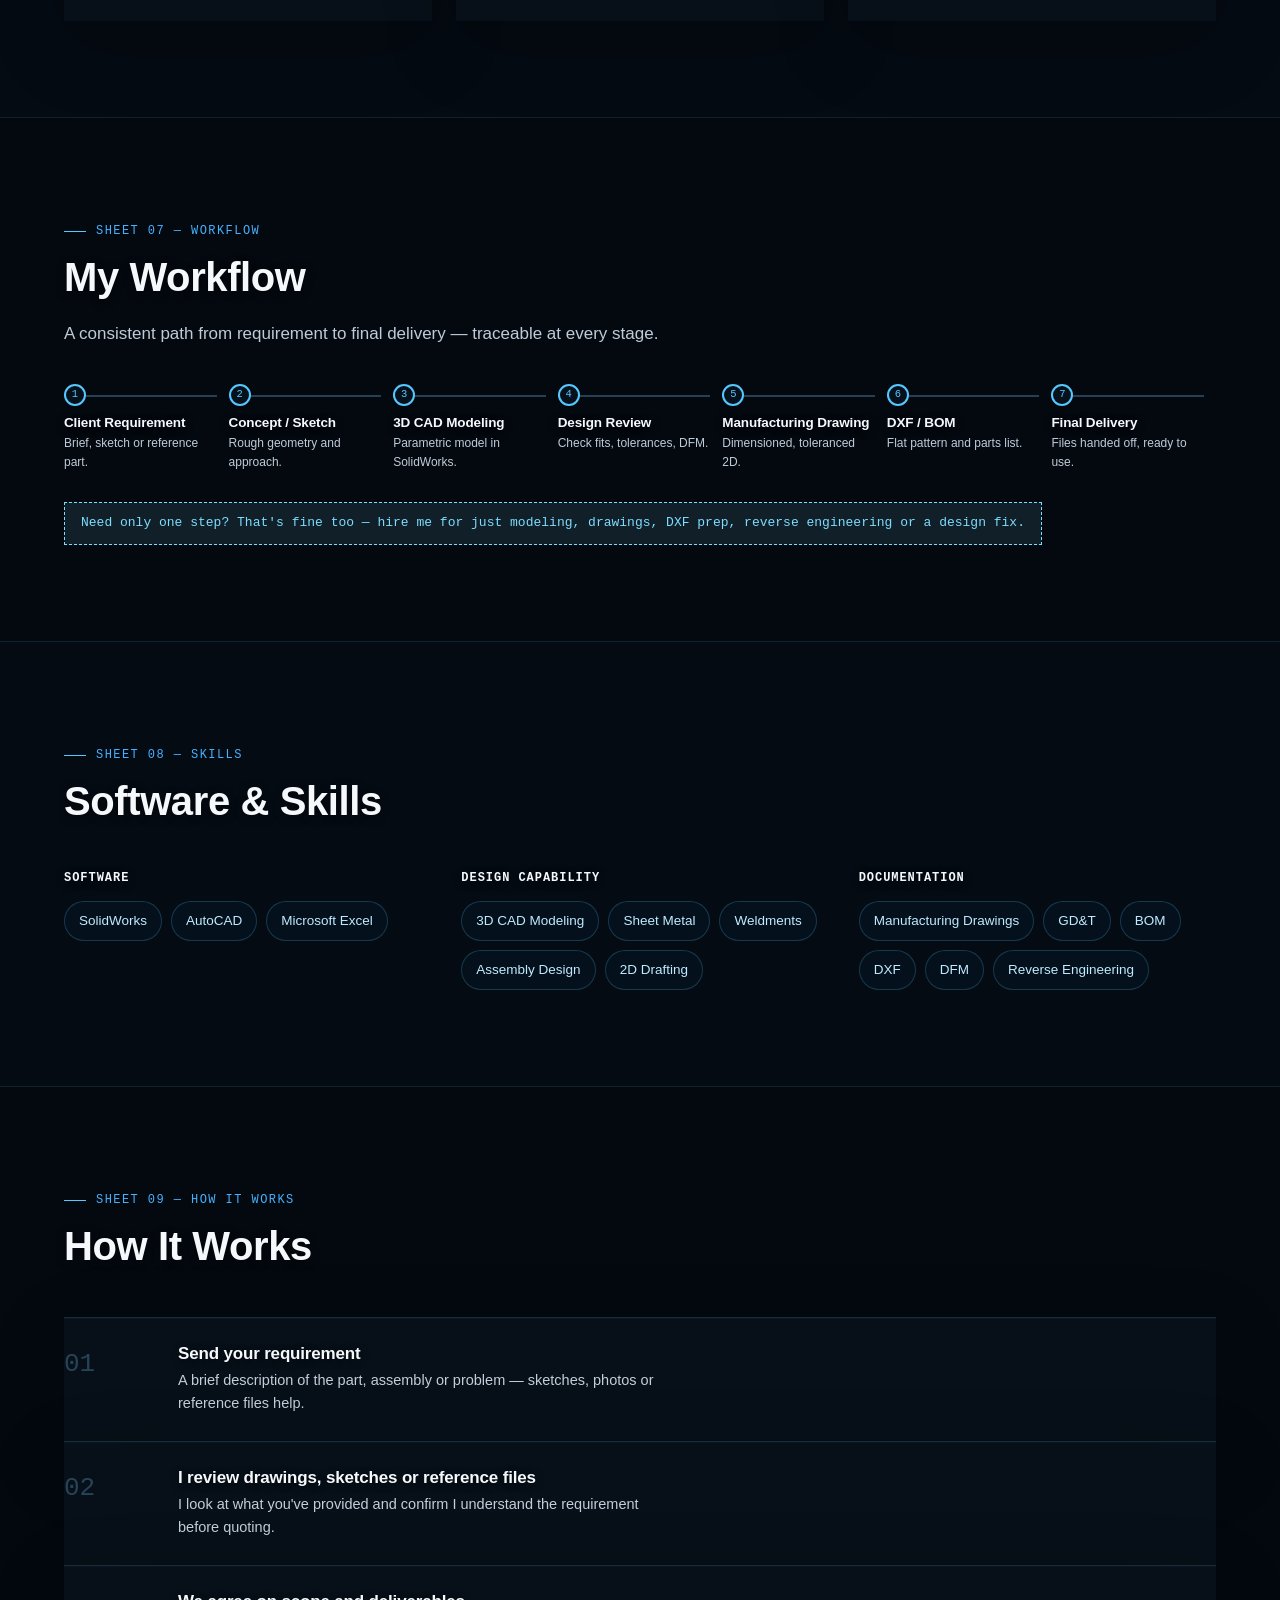
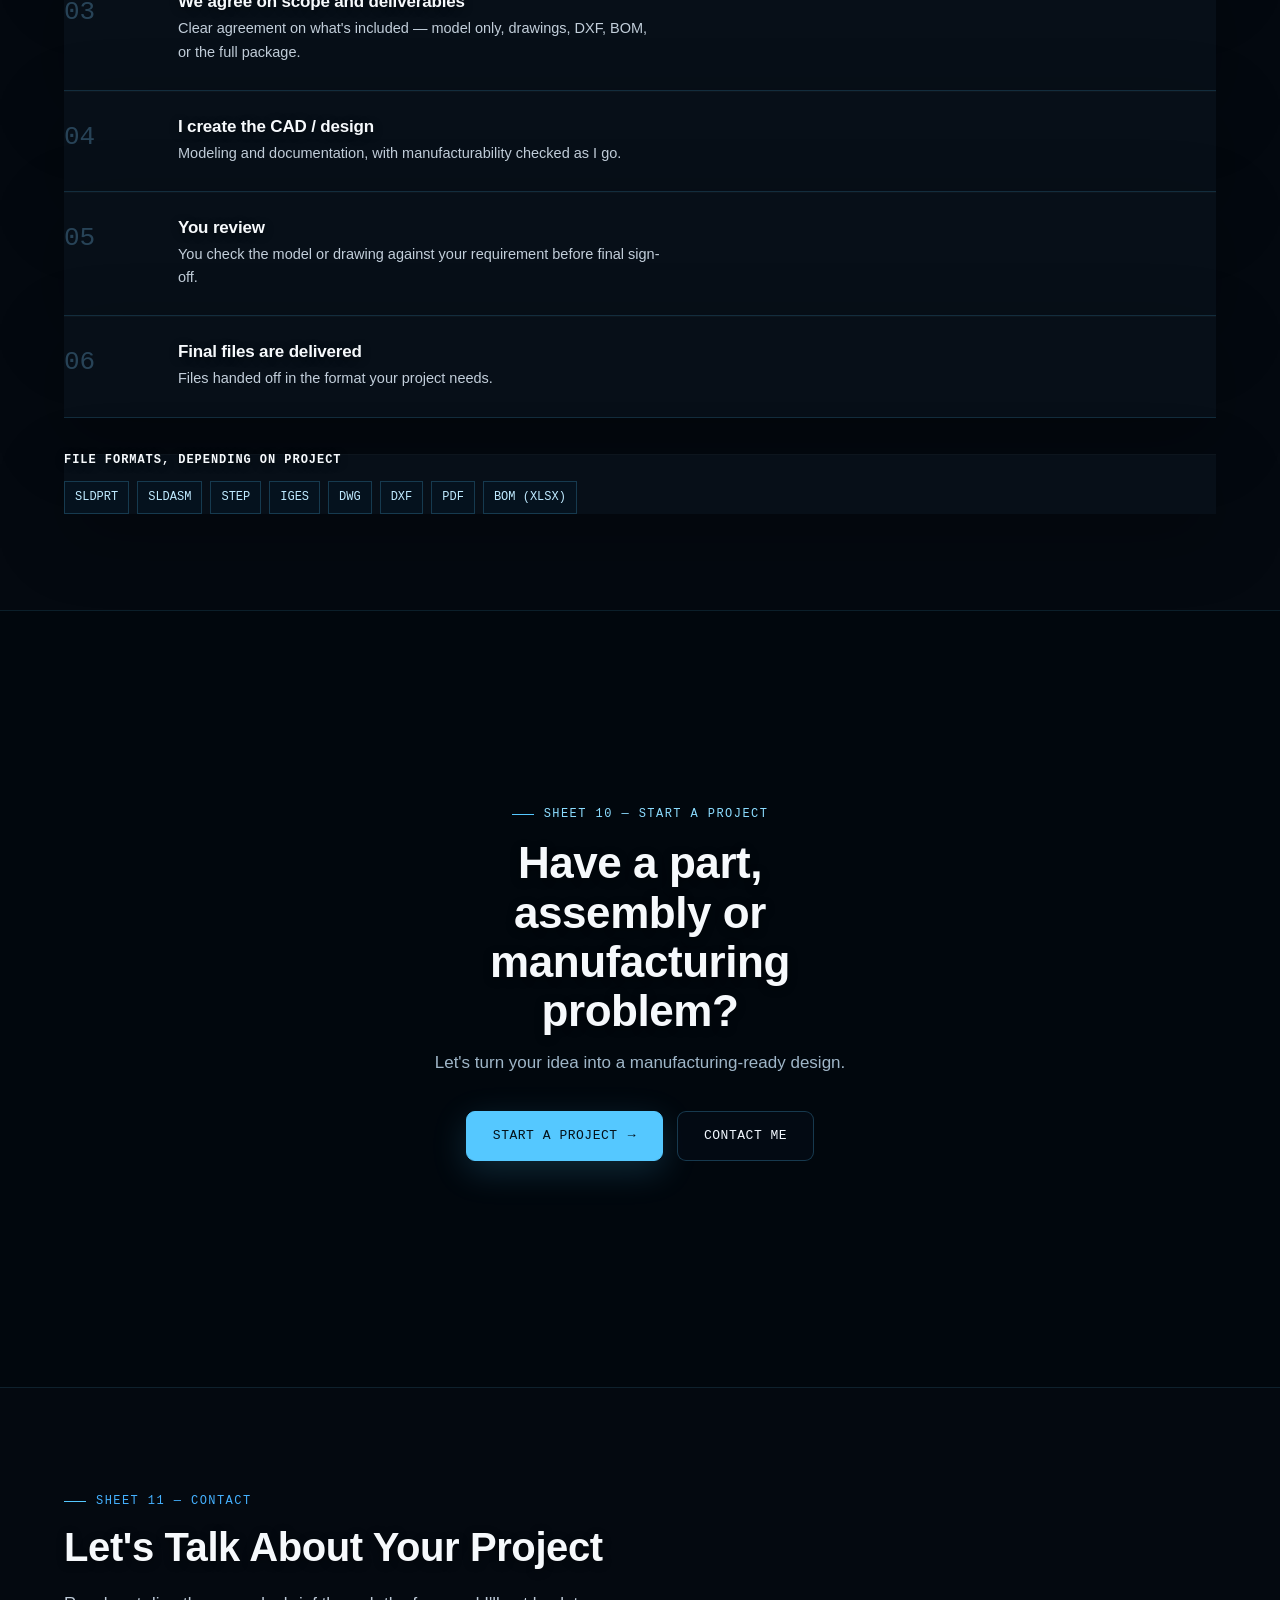
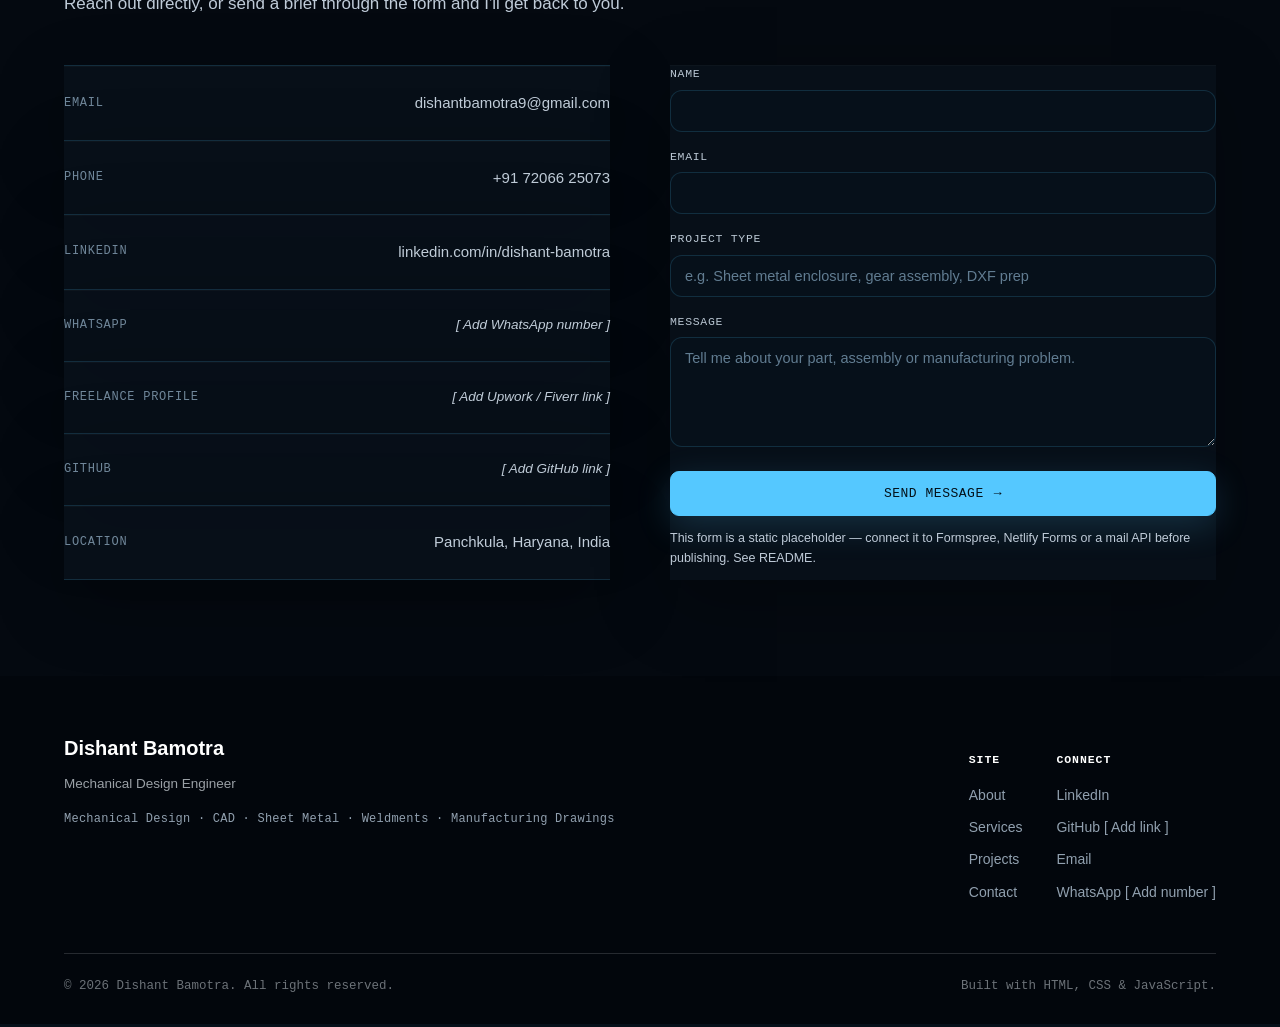
==== commit a3a2eb62: "Add files via upload" ====
--- a/index.html
+++ b/index.html
@@ -9,13 +9,28 @@
 <meta property="og:title" content="Dishant Bamotra — Mechanical Design Engineer & CAD Freelancer">
 <meta property="og:description" content="Mechanical design and CAD solutions for manufacturing — SolidWorks, AutoCAD, sheet metal, weldments and manufacturing-ready drawings.">
 <meta property="og:type" content="website">
-<meta property="og:image" content="assets/images/hero-gear-render.png">
+<meta property="og:image" content="hero-gear-render.png">
 <link rel="canonical" href="index.html">
 <link rel="preconnect" href="https://fonts.googleapis.com">
 <link href="https://fonts.googleapis.com/css2?family=Space+Grotesk:wght@500;600;700&family=IBM+Plex+Sans:wght@400;500;600&family=IBM+Plex+Mono:wght@400;500&display=swap" rel="stylesheet">
 <link rel="stylesheet" href="style.css">
 </head>
 <body>
+
+<!-- Animated Mechanical CAD Blueprint Background -->
+<div class="cad-blueprint-bg" aria-hidden="true">
+  <div class="cad-grid cad-grid-a"></div>
+  <div class="cad-grid cad-grid-b"></div>
+  <div class="cad-scanline"></div>
+  <div class="cad-orbit orbit-a"></div>
+  <div class="cad-orbit orbit-b"></div>
+  <div class="cad-gear gear-a">⚙</div>
+  <div class="cad-gear gear-b">⚙</div>
+  <div class="cad-crosshair cross-a"><i></i><b></b></div>
+  <div class="cad-crosshair cross-b"><i></i><b></b></div>
+  <div class="cad-particles"><span></span><span></span><span></span><span></span><span></span><span></span></div>
+</div>
+
 
 <nav class="site-nav">
   <div class="nav-inner">
@@ -81,10 +96,10 @@
 
     <div class="hero-visual reveal in">
       <div class="draft-card draft-main">
-        <img src="assets/images/projects/sheet-metal-enclosure-hero.png" alt="Sheet metal electrical enclosure isometric CAD render in SolidWorks">
+        <img src="sheet-metal-enclosure-hero.png" alt="Sheet metal electrical enclosure isometric CAD render in SolidWorks">
       </div>
       <div class="draft-card draft-sub">
-        <img src="assets/images/projects/autocad-weldment-drawing.png" alt="AutoCAD weldment manufacturing drawing with dimensions and BOM">
+        <img src="autocad-weldment-drawing.png" alt="AutoCAD weldment manufacturing drawing with dimensions and BOM">
       </div>
       <div class="draft-chip">
         <span class="dot"></span> Concept → CAD → Drawing → Delivery
@@ -146,7 +161,7 @@
         <button class="sv-toggle" aria-expanded="false">+ View Details</button>
         <div class="sv-detail">
           <p><strong>Delivers:</strong> 3D model, manufacturing drawing, revision support.</p>
-          <p><strong>Example:</strong> <a href="projects/plummer-block-assembly.html">Plummer Block Assembly</a></p>
+          <p><strong>Example:</strong> <a href="plummer-block-assembly.html">Plummer Block Assembly</a></p>
         </div>
       </div>
 
@@ -158,7 +173,7 @@
         <button class="sv-toggle" aria-expanded="false">+ View Details</button>
         <div class="sv-detail">
           <p><strong>Delivers:</strong> SLDPRT / SLDASM, STEP export.</p>
-          <p><strong>Example:</strong> <a href="projects/planetary-gear-assembly.html">Planetary Gear Assembly</a></p>
+          <p><strong>Example:</strong> <a href="planetary-gear-assembly.html">Planetary Gear Assembly</a></p>
         </div>
       </div>
 
@@ -170,7 +185,7 @@
         <button class="sv-toggle" aria-expanded="false">+ View Details</button>
         <div class="sv-detail">
           <p><strong>Delivers:</strong> 3D model, flat pattern, DXF, bend table.</p>
-          <p><strong>Example:</strong> <a href="projects/sheet-metal-electrical-enclosure.html">Sheet Metal Electrical Enclosure</a></p>
+          <p><strong>Example:</strong> <a href="sheet-metal-electrical-enclosure.html">Sheet Metal Electrical Enclosure</a></p>
         </div>
       </div>
 
@@ -182,7 +197,7 @@
         <button class="sv-toggle" aria-expanded="false">+ View Details</button>
         <div class="sv-detail">
           <p><strong>Delivers:</strong> weldment model, cut-list BOM, fabrication drawing.</p>
-          <p><strong>Example:</strong> <a href="projects/autocad-manufacturing-drawings.html">AutoCAD Weldment Drawing</a></p>
+          <p><strong>Example:</strong> <a href="autocad-manufacturing-drawings.html">AutoCAD Weldment Drawing</a></p>
         </div>
       </div>
 
@@ -194,7 +209,7 @@
         <button class="sv-toggle" aria-expanded="false">+ View Details</button>
         <div class="sv-detail">
           <p><strong>Delivers:</strong> dimensioned drawing (PDF / DWG), title block, revision table.</p>
-          <p><strong>Example:</strong> <a href="projects/planetary-gear-assembly.html">Gear Train Drawing Set</a></p>
+          <p><strong>Example:</strong> <a href="planetary-gear-assembly.html">Gear Train Drawing Set</a></p>
         </div>
       </div>
 
@@ -206,7 +221,7 @@
         <button class="sv-toggle" aria-expanded="false">+ View Details</button>
         <div class="sv-detail">
           <p><strong>Delivers:</strong> DWG / PDF, layered per standard.</p>
-          <p><strong>Example:</strong> <a href="projects/autocad-manufacturing-drawings.html">AutoCAD Manufacturing Drawings</a></p>
+          <p><strong>Example:</strong> <a href="autocad-manufacturing-drawings.html">AutoCAD Manufacturing Drawings</a></p>
         </div>
       </div>
 
@@ -218,7 +233,7 @@
         <button class="sv-toggle" aria-expanded="false">+ View Details</button>
         <div class="sv-detail">
           <p><strong>Delivers:</strong> assembly model, exploded view, assembly drawing.</p>
-          <p><strong>Example:</strong> <a href="projects/bench-vice-assembly.html">Bench Vice Assembly</a></p>
+          <p><strong>Example:</strong> <a href="bench-vice-assembly.html">Bench Vice Assembly</a></p>
         </div>
       </div>
 
@@ -230,7 +245,7 @@
         <button class="sv-toggle" aria-expanded="false">+ View Details</button>
         <div class="sv-detail">
           <p><strong>Delivers:</strong> BOM (Excel / PDF) linked to drawing item numbers.</p>
-          <p><strong>Example:</strong> <a href="projects/planetary-gear-assembly.html">Gear Assembly BOM</a></p>
+          <p><strong>Example:</strong> <a href="planetary-gear-assembly.html">Gear Assembly BOM</a></p>
         </div>
       </div>
 
@@ -242,7 +257,7 @@
         <button class="sv-toggle" aria-expanded="false">+ View Details</button>
         <div class="sv-detail">
           <p><strong>Delivers:</strong> DXF flat pattern, bend-line layer.</p>
-          <p><strong>Example:</strong> <a href="projects/sheet-metal-electrical-enclosure.html">Enclosure Flat Pattern</a></p>
+          <p><strong>Example:</strong> <a href="sheet-metal-electrical-enclosure.html">Enclosure Flat Pattern</a></p>
         </div>
       </div>
 
@@ -297,9 +312,9 @@
 
     <div class="projects-grid reveal">
 
-      <a href="projects/sheet-metal-electrical-enclosure.html" class="project-card">
+      <a href="sheet-metal-electrical-enclosure.html" class="project-card">
         <div class="pc-media">
-          <img src="assets/images/projects/sheet-metal-enclosure-hero.png" alt="Sheet metal electrical enclosure isometric render">
+          <img src="sheet-metal-enclosure-hero.png" alt="Sheet metal electrical enclosure isometric render">
           <span class="pc-level">Advanced</span>
         </div>
         <div class="pc-body">
@@ -315,9 +330,9 @@
         </div>
       </a>
 
-      <a href="projects/planetary-gear-assembly.html" class="project-card">
+      <a href="planetary-gear-assembly.html" class="project-card">
         <div class="pc-media">
-          <img src="assets/images/projects/planetary-gear-hero.png" alt="Planetary gear assembly isometric render">
+          <img src="planetary-gear-hero.png" alt="Planetary gear assembly isometric render">
           <span class="pc-level">Advanced</span>
         </div>
         <div class="pc-body">
@@ -333,9 +348,9 @@
         </div>
       </a>
 
-      <a href="projects/autocad-manufacturing-drawings.html" class="project-card">
+      <a href="autocad-manufacturing-drawings.html" class="project-card">
         <div class="pc-media">
-          <img src="assets/images/projects/autocad-weldment-drawing.png" alt="AutoCAD weldment manufacturing drawing">
+          <img src="autocad-weldment-drawing.png" alt="AutoCAD weldment manufacturing drawing">
           <span class="pc-level">Intermediate</span>
         </div>
         <div class="pc-body">
@@ -350,9 +365,9 @@
         </div>
       </a>
 
-      <a href="projects/plummer-block-assembly.html" class="project-card">
+      <a href="plummer-block-assembly.html" class="project-card">
         <div class="pc-media">
-          <img src="assets/images/projects/plummer-block-hero.png" alt="Plummer block bearing housing assembly isometric render">
+          <img src="plummer-block-hero.png" alt="Plummer block bearing housing assembly isometric render">
           <span class="pc-level">Intermediate</span>
         </div>
         <div class="pc-body">
@@ -370,9 +385,9 @@
     </div>
 
     <div class="projects-secondary reveal">
-      <a href="projects/bench-vice-assembly.html" class="project-card secondary">
+      <a href="bench-vice-assembly.html" class="project-card secondary">
         <div class="pc-media">
-          <img src="assets/images/projects/bench-vice-hero.png" alt="Bench vice assembly isometric render">
+          <img src="bench-vice-hero.png" alt="Bench vice assembly isometric render">
         </div>
         <div class="pc-body">
           <span class="pc-cat">Mechanical Assembly · Tooling</span>
@@ -381,9 +396,9 @@
           <span class="pc-link">View Case Study <span class="arrow">→</span></span>
         </div>
       </a>
-      <a href="projects/standalone-mechanical-parts.html" class="project-card secondary">
+      <a href="standalone-mechanical-parts.html" class="project-card secondary">
         <div class="pc-media">
-          <img src="assets/images/projects/part-turned-shaft.png" alt="Standalone machined and fabricated mechanical parts">
+          <img src="part-turned-shaft.png" alt="Standalone machined and fabricated mechanical parts">
         </div>
         <div class="pc-body">
           <span class="pc-cat">Machined &amp; Fabricated Components</span>
@@ -659,7 +674,7 @@
   </div>
 </footer>
 
-<script src="js/main.js"></script>
+<script src="main.js"></script>
 </body>
 </html>
 <style id="visibility-fix">
--- a/style.css
+++ b/style.css
@@ -982,3 +982,82 @@
 @media(max-width:600px){
   body:after{display:none}
 }
+
+/* =========================================================
+   ANIMATED MECHANICAL CAD BLUEPRINT THEME
+   Visual-only enhancement. Existing portfolio content,
+   project names, images and links are not replaced.
+   ========================================================= */
+:root{
+  --paper:#07111b;
+  --paper-dim:#091521;
+  --ink:#edf7ff;
+  --ink-soft:#a8bdcf;
+  --muted:#71889b;
+  --line:rgba(115,190,235,.16);
+  --line-strong:rgba(115,190,235,.30);
+  --blueprint:#55c8ff;
+  --blueprint-dim:rgba(85,200,255,.12);
+  --brass:#7ddcff;
+  --brass-dim:rgba(125,220,255,.10);
+  --white:#f7fcff;
+  --ink-invert:#edf7ff;
+}
+html,body{background:#06101a!important;color:var(--ink)!important}
+body{overflow-x:hidden;background-image:radial-gradient(circle at 50% -10%,rgba(40,170,230,.09),transparent 38%),radial-gradient(circle at 90% 60%,rgba(65,95,255,.06),transparent 30%)!important}
+body:before{content:"";position:fixed;inset:0;pointer-events:none;z-index:-5;background:radial-gradient(circle at 50% 35%,transparent 0 35%,rgba(0,0,0,.24) 100%)}
+body:after{content:"";position:fixed;inset:0;pointer-events:none;z-index:80;opacity:.035;background-image:url("data:image/svg+xml,%3Csvg xmlns='http://www.w3.org/2000/svg' width='160' height='160' viewBox='0 0 160 160'%3E%3Cfilter id='n'%3E%3CfeTurbulence type='fractalNoise' baseFrequency='.85' numOctaves='3' stitchTiles='stitch'/%3E%3C/filter%3E%3Crect width='100%25' height='100%25' filter='url(%23n)'/%3E%3C/svg%3E")}
+
+/* Background animation layer */
+.cad-blueprint-bg{position:fixed;inset:0;overflow:hidden;pointer-events:none;z-index:-4;background:linear-gradient(180deg,rgba(4,13,22,.25),rgba(5,14,24,.65))}
+.cad-grid{position:absolute;inset:-35%;background-image:linear-gradient(rgba(85,200,255,.075) 1px,transparent 1px),linear-gradient(90deg,rgba(85,200,255,.075) 1px,transparent 1px);background-size:48px 48px;transform:perspective(900px) rotateX(63deg) translateY(-8%);transform-origin:center center;opacity:.72}
+.cad-grid-a{animation:cadGridMove 22s linear infinite}
+.cad-grid-b{background-size:240px 240px;opacity:.22;animation:cadGridMove 44s linear infinite reverse}
+@keyframes cadGridMove{to{transform:perspective(900px) rotateX(63deg) translateY(48px)}}
+.cad-scanline{position:absolute;left:0;right:0;top:-10%;height:2px;background:linear-gradient(90deg,transparent,rgba(85,200,255,.05),rgba(120,225,255,.5),rgba(85,200,255,.05),transparent);box-shadow:0 0 28px rgba(85,200,255,.35);animation:cadScan 8s linear infinite}
+@keyframes cadScan{to{top:110%}}
+.cad-orbit{position:absolute;border:1px solid rgba(85,200,255,.12);border-radius:50%;box-shadow:0 0 40px rgba(85,200,255,.035);transform:rotate(-25deg)}
+.orbit-a{width:720px;height:280px;right:-190px;top:11%;animation:cadOrbitA 26s linear infinite}
+.orbit-b{width:520px;height:210px;left:-180px;bottom:13%;animation:cadOrbitB 32s linear infinite reverse}
+@keyframes cadOrbitA{to{transform:rotate(335deg)}}
+@keyframes cadOrbitB{to{transform:rotate(-335deg)}}
+.cad-gear{position:absolute;color:rgba(85,200,255,.055);font-family:Arial,sans-serif;line-height:1;font-size:330px;filter:drop-shadow(0 0 25px rgba(85,200,255,.04));user-select:none}
+.gear-a{right:-80px;top:28%;animation:cadGearA 70s linear infinite}
+.gear-b{left:-80px;bottom:-5%;font-size:250px;animation:cadGearB 52s linear infinite reverse}
+@keyframes cadGearA{to{transform:rotate(360deg)}}
+@keyframes cadGearB{to{transform:rotate(360deg)}}
+.cad-crosshair{position:absolute;width:110px;height:110px;border:1px solid rgba(85,200,255,.14);border-radius:50%;box-shadow:0 0 25px rgba(85,200,255,.04);animation:crossFloat 9s ease-in-out infinite}
+.cad-crosshair:before,.cad-crosshair:after{content:"";position:absolute;background:rgba(85,200,255,.18)}
+.cad-crosshair:before{height:1px;width:150%;left:-25%;top:50%}.cad-crosshair:after{width:1px;height:150%;top:-25%;left:50%}
+.cad-crosshair i{position:absolute;inset:28%;border:1px dashed rgba(85,200,255,.22);border-radius:50%}
+.cad-crosshair b{position:absolute;width:5px;height:5px;border-radius:50%;background:#55c8ff;box-shadow:0 0 15px #55c8ff;left:calc(50% - 2px);top:calc(50% - 2px)}
+.cross-a{left:7%;top:29%}.cross-b{right:10%;bottom:18%;transform:scale(.7);animation-delay:-4s}
+@keyframes crossFloat{50%{transform:translate3d(20px,-15px,0) scale(1.04)}}
+.cad-particles span{position:absolute;width:3px;height:3px;border-radius:50%;background:#72d9ff;box-shadow:0 0 14px #55c8ff;opacity:.55}
+.cad-particles span:nth-child(1){left:17%;top:19%;animation:particle1 9s ease-in-out infinite}.cad-particles span:nth-child(2){left:72%;top:16%;animation:particle2 12s ease-in-out infinite}.cad-particles span:nth-child(3){left:81%;top:72%;animation:particle3 10s ease-in-out infinite}.cad-particles span:nth-child(4){left:28%;top:82%;animation:particle4 13s ease-in-out infinite}.cad-particles span:nth-child(5){left:53%;top:38%;animation:particle5 8s ease-in-out infinite}.cad-particles span:nth-child(6){left:91%;top:46%;animation:particle6 11s ease-in-out infinite}
+@keyframes particle1{50%{transform:translate(35px,45px);opacity:.15}}@keyframes particle2{50%{transform:translate(-50px,35px);opacity:.7}}@keyframes particle3{50%{transform:translate(-35px,-55px);opacity:.15}}@keyframes particle4{50%{transform:translate(55px,-35px);opacity:.65}}@keyframes particle5{50%{transform:translate(-20px,30px);opacity:.15}}@keyframes particle6{50%{transform:translate(-40px,20px);opacity:.7}}
+
+/* Dark blueprint surface */
+.site-nav{background:rgba(5,14,23,.78)!important;border-bottom:1px solid rgba(85,200,255,.14)!important;backdrop-filter:blur(16px) saturate(130%);-webkit-backdrop-filter:blur(16px) saturate(130%)}
+.nav-brand strong,.nav-links a{color:#eaf6ff!important}.nav-brand span{color:#7591a5!important}.nav-links a:hover,.nav-links a.active{color:#55c8ff!important}
+.grid-texture{background-image:linear-gradient(rgba(85,200,255,.065) 1px,transparent 1px),linear-gradient(90deg,rgba(85,200,255,.065) 1px,transparent 1px)!important;background-size:48px 48px!important;opacity:.45!important}
+.hero,.section,.section.alt,.section.dark{background:transparent!important;color:var(--ink)!important;border-color:rgba(85,200,255,.12)!important}
+h1,h2,h3,h4{color:#f0f8ff!important}.hero .lede,.section-head .lede,p{color:#a9bdce!important}
+.eyebrow{color:#55c8ff!important}.eyebrow::before{background:#55c8ff!important}.eyebrow.on-dark{color:#8bdcff!important}
+.hero-tag,.skill-tag,.pc-tag,.pc-level,.filetype-tag{background:rgba(5,20,32,.72)!important;border-color:rgba(85,200,255,.22)!important;color:#bfeaff!important}
+.btn-primary{background:#55c8ff!important;border-color:#55c8ff!important;color:#04111a!important;box-shadow:0 10px 35px rgba(85,200,255,.18)}
+.btn-primary:hover{background:#8cddff!important;border-color:#8cddff!important;box-shadow:0 16px 45px rgba(85,200,255,.3)}
+.btn-outline,.btn-on-dark{background:rgba(7,19,30,.55)!important;color:#dcefff!important;border-color:rgba(85,200,255,.25)!important}
+.btn-outline:hover,.btn-on-dark:hover{border-color:#55c8ff!important;color:#fff!important}
+.draft-card,.project-card,.service-card,.why-card,.process-item,.contact-row,.contact-form,.filetypes,.title-block{background:linear-gradient(145deg,rgba(9,25,38,.84),rgba(5,15,25,.72))!important;border-color:rgba(85,200,255,.16)!important;box-shadow:0 22px 70px rgba(0,0,0,.28),inset 0 1px 0 rgba(255,255,255,.025)}
+.draft-card:hover,.project-card:hover,.service-card:hover,.why-card:hover,.process-item:hover{border-color:rgba(85,200,255,.38)!important;box-shadow:0 28px 85px rgba(0,0,0,.36),0 0 45px rgba(85,200,255,.06)}
+.pc-media{background:#06121d!important}.pc-media img{transition:transform .65s ease,filter .65s ease}.project-card:hover .pc-media img{transform:scale(1.035);filter:brightness(1.06) saturate(1.05)}
+.service-card h3,.project-card h3,.why-card h3,.process-item h3{color:#eef8ff!important}.sv-desc,.sv-deliver,.pc-desc,.why-card p,.process-item p,.about-copy p{color:#a8bdcf!important}
+.about-point{border-color:rgba(85,200,255,.13)!important;background:rgba(8,22,34,.52)!important}.about-point .mark{color:#55c8ff!important}
+.title-block{color:#dff5ff!important}.tb-cell{border-color:rgba(85,200,255,.14)!important}.tb-cell .k{color:#66849a!important}.tb-cell .v{color:#d8effc!important}
+.hero-stack-item{border-color:rgba(85,200,255,.14)!important;background:rgba(6,18,29,.48)!important}.hero-stack-item .num{color:#55c8ff!important}.hero-stack-item .lbl{color:#839eb2!important}
+.section.dark p,.section.dark .lede{color:#9fb6c8!important}.section.dark{background:rgba(2,9,15,.35)!important}
+.contact-row,.contact-form input,.contact-form textarea{background:rgba(6,18,29,.68)!important;color:#e9f7ff!important;border-color:rgba(85,200,255,.16)!important}.contact-form input::placeholder,.contact-form textarea::placeholder{color:#617c91!important}
+.site-footer{background:rgba(2,9,15,.72)!important;border-top-color:rgba(85,200,255,.12)!important;color:#7e98aa!important}
+@media(max-width:800px){.cad-gear{opacity:.45}.gear-a{right:-150px}.gear-b{left:-150px}.cad-grid{background-size:38px 38px}.hero::after{display:none}}
+@media(prefers-reduced-motion:reduce){.cad-grid,.cad-scanline,.cad-orbit,.cad-gear,.cad-crosshair,.cad-particles span{animation:none!important}}
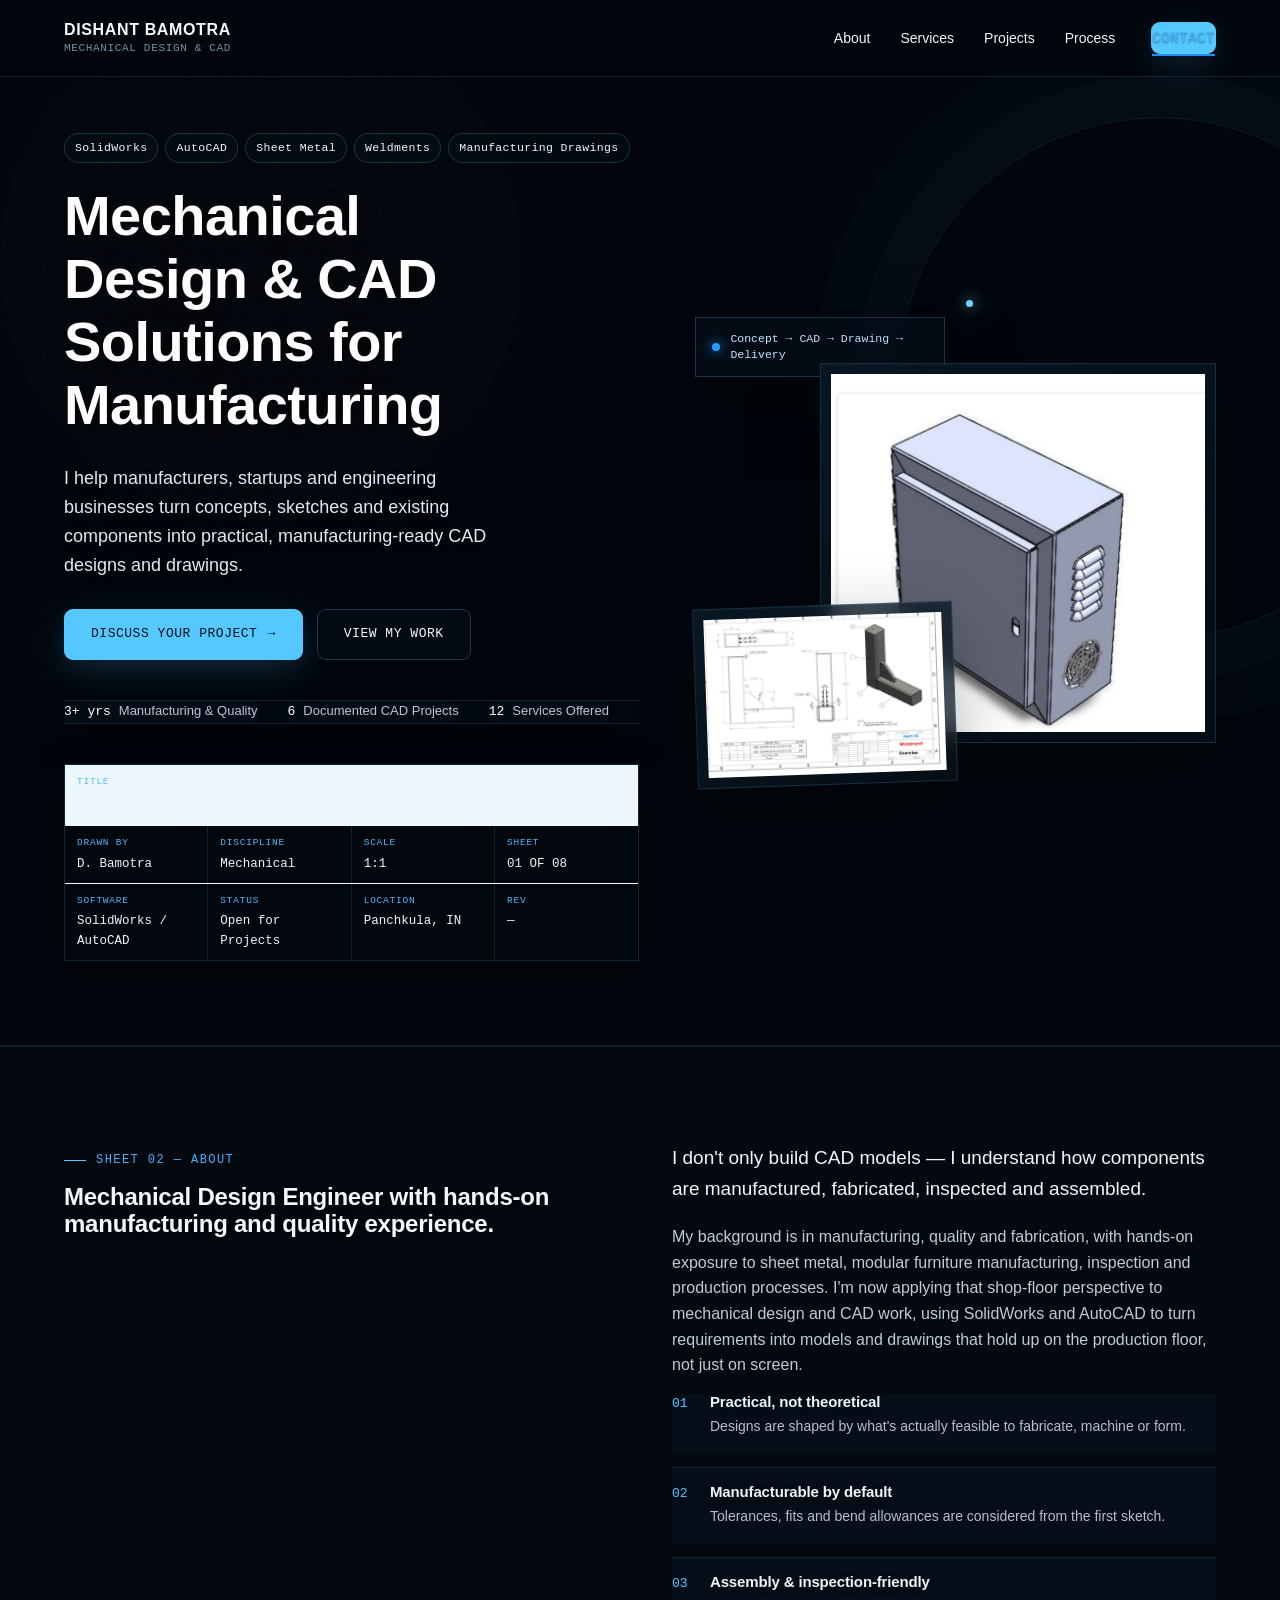
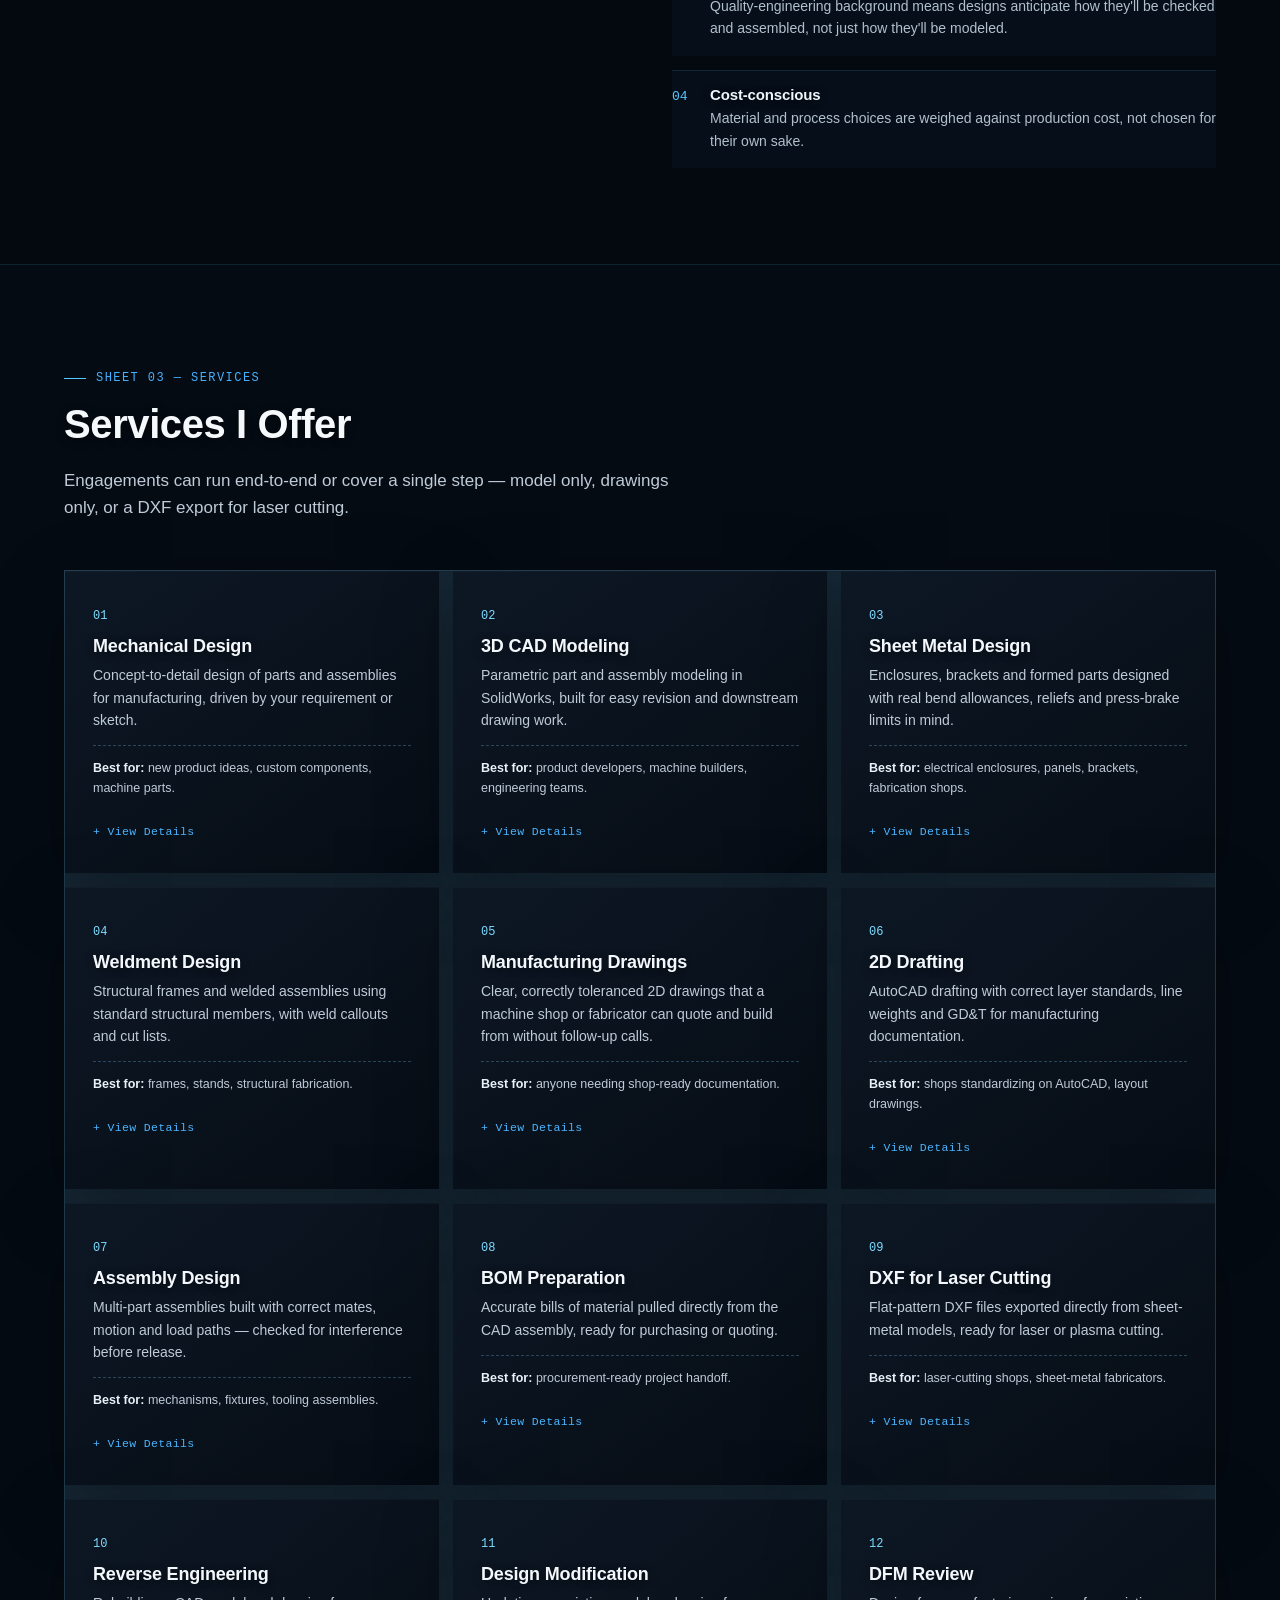
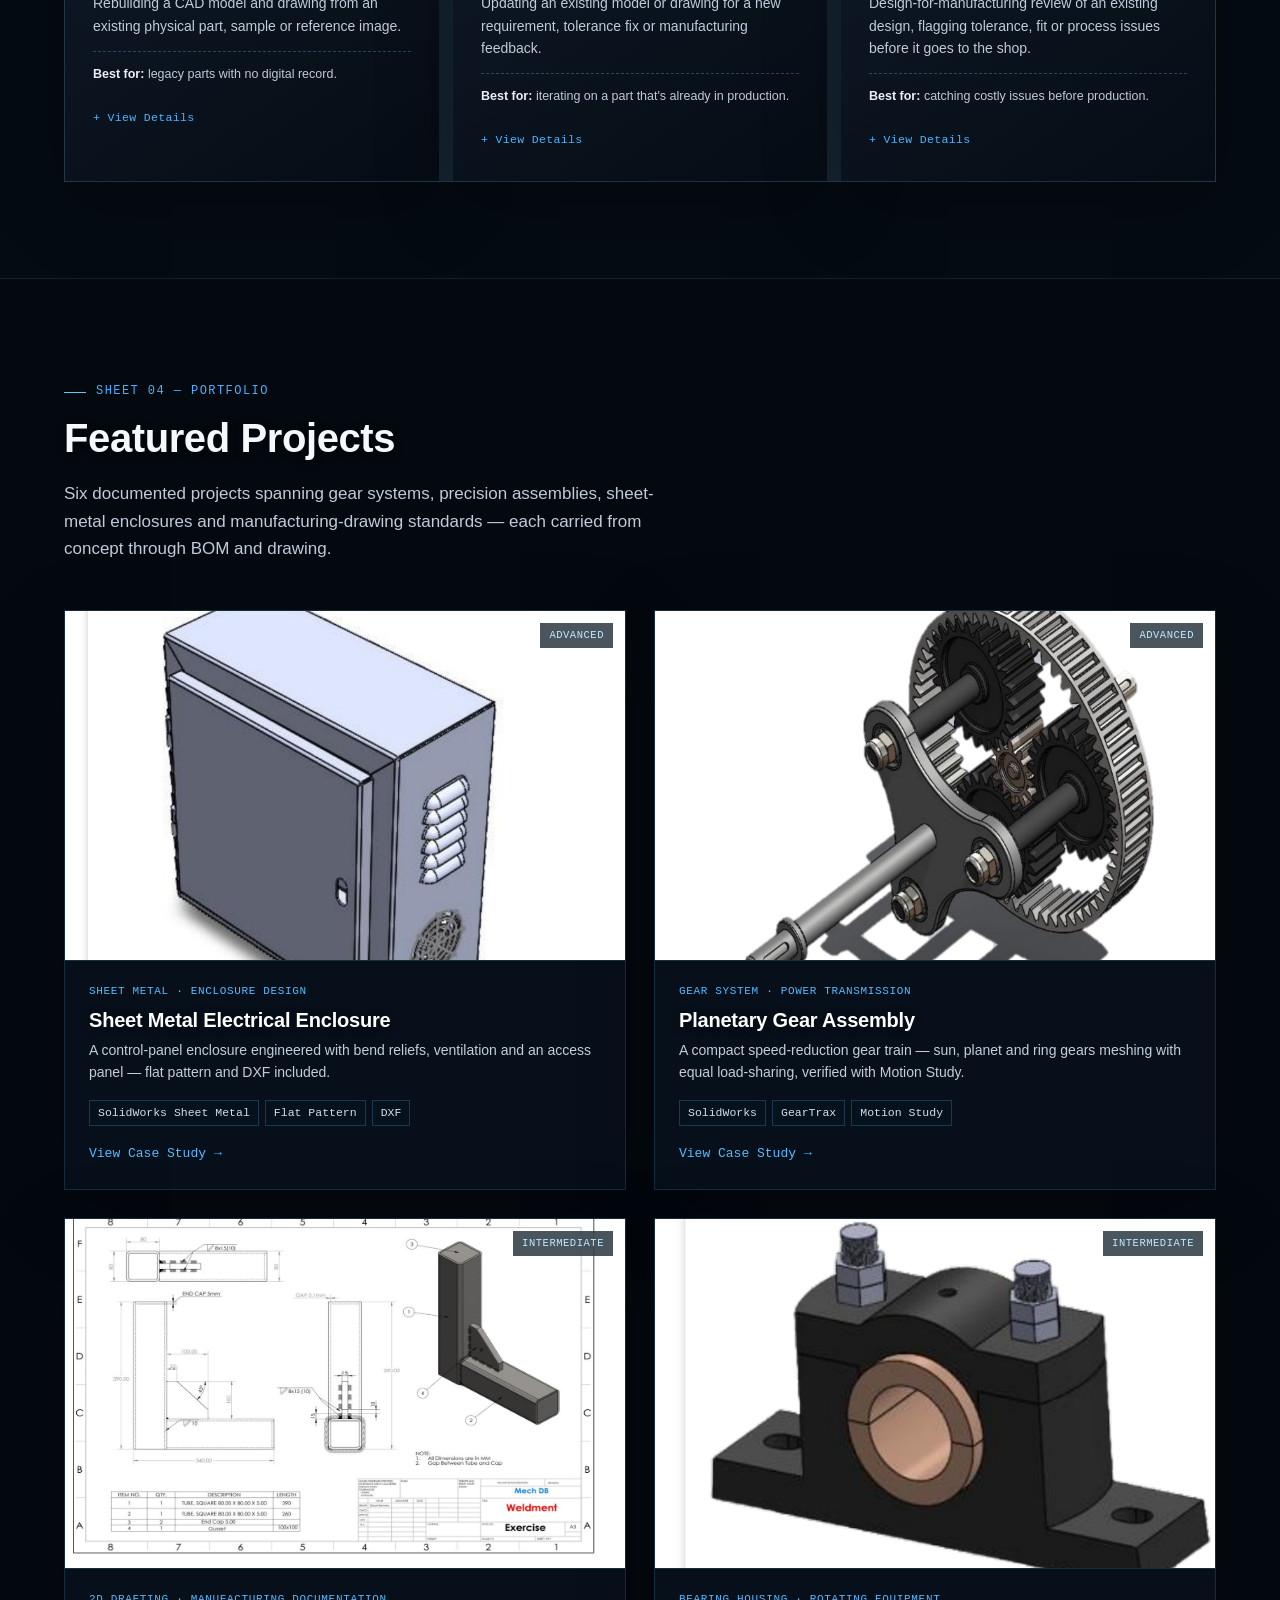
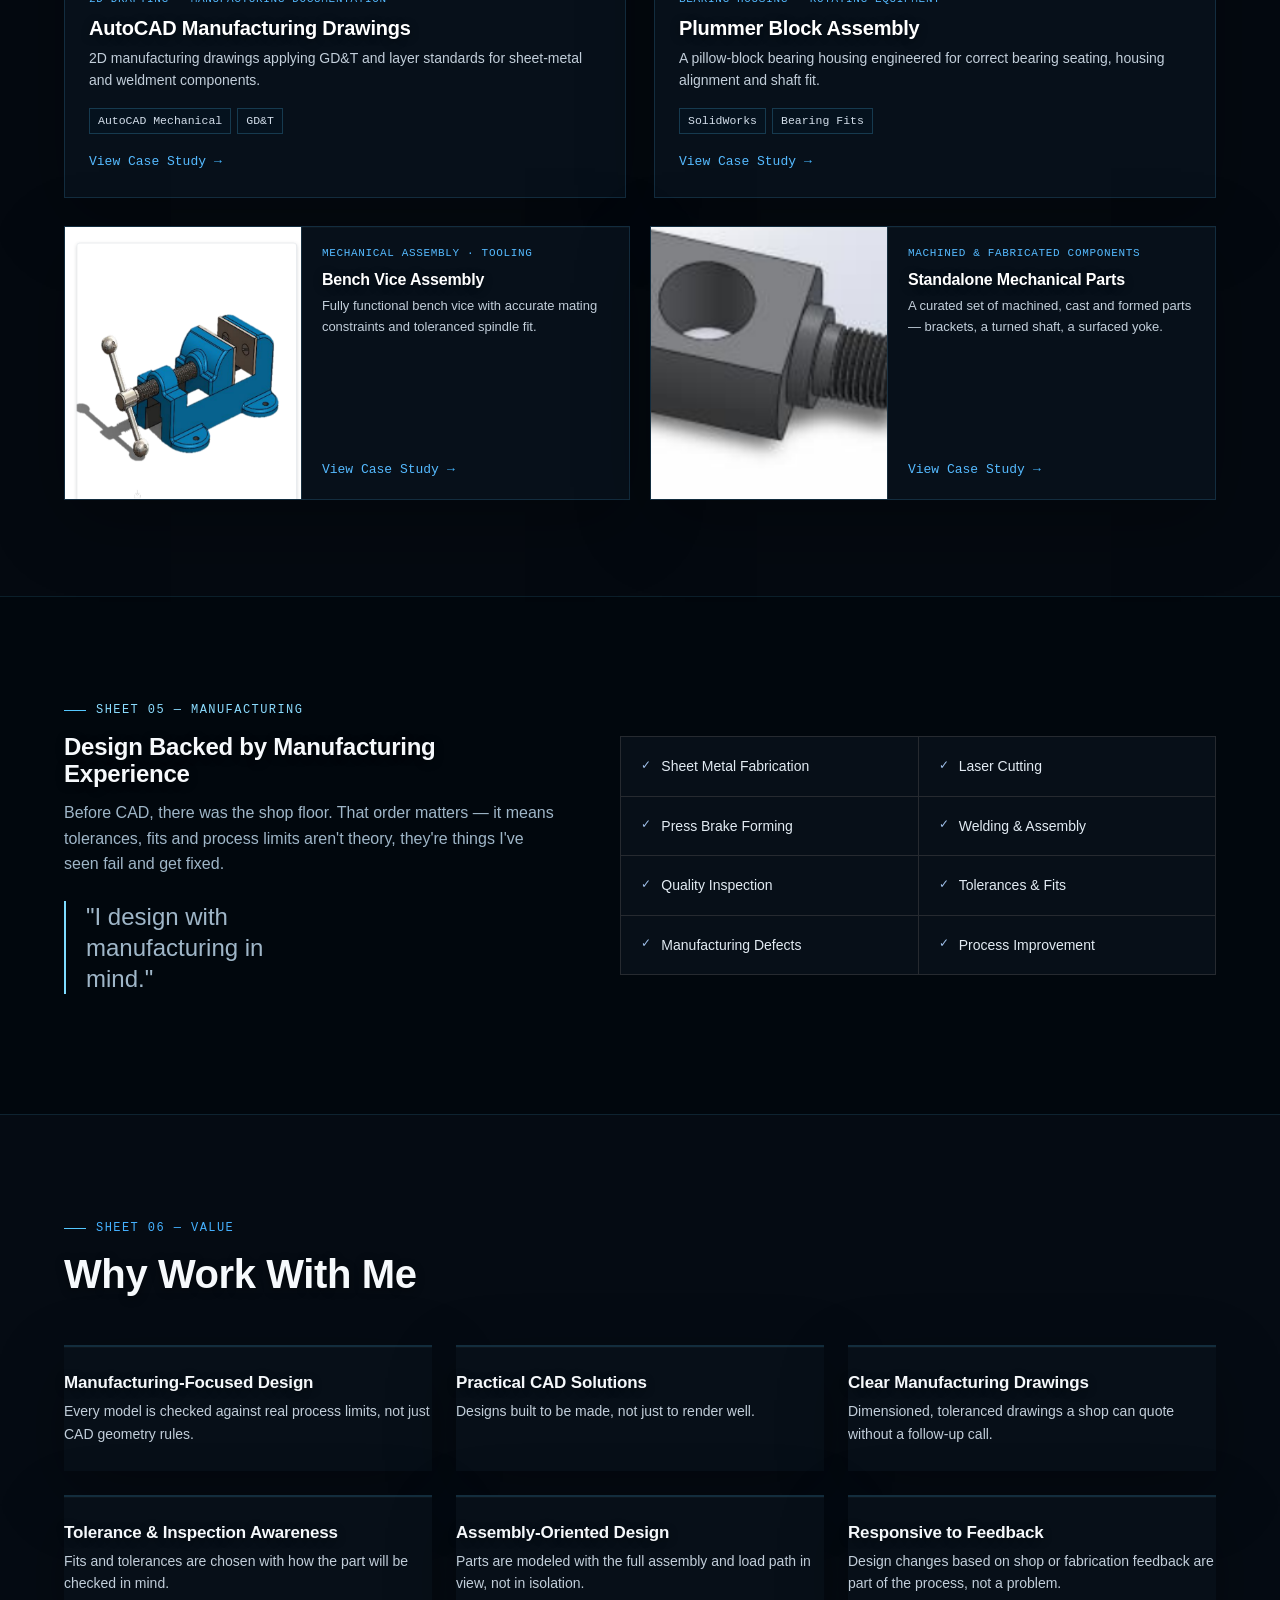
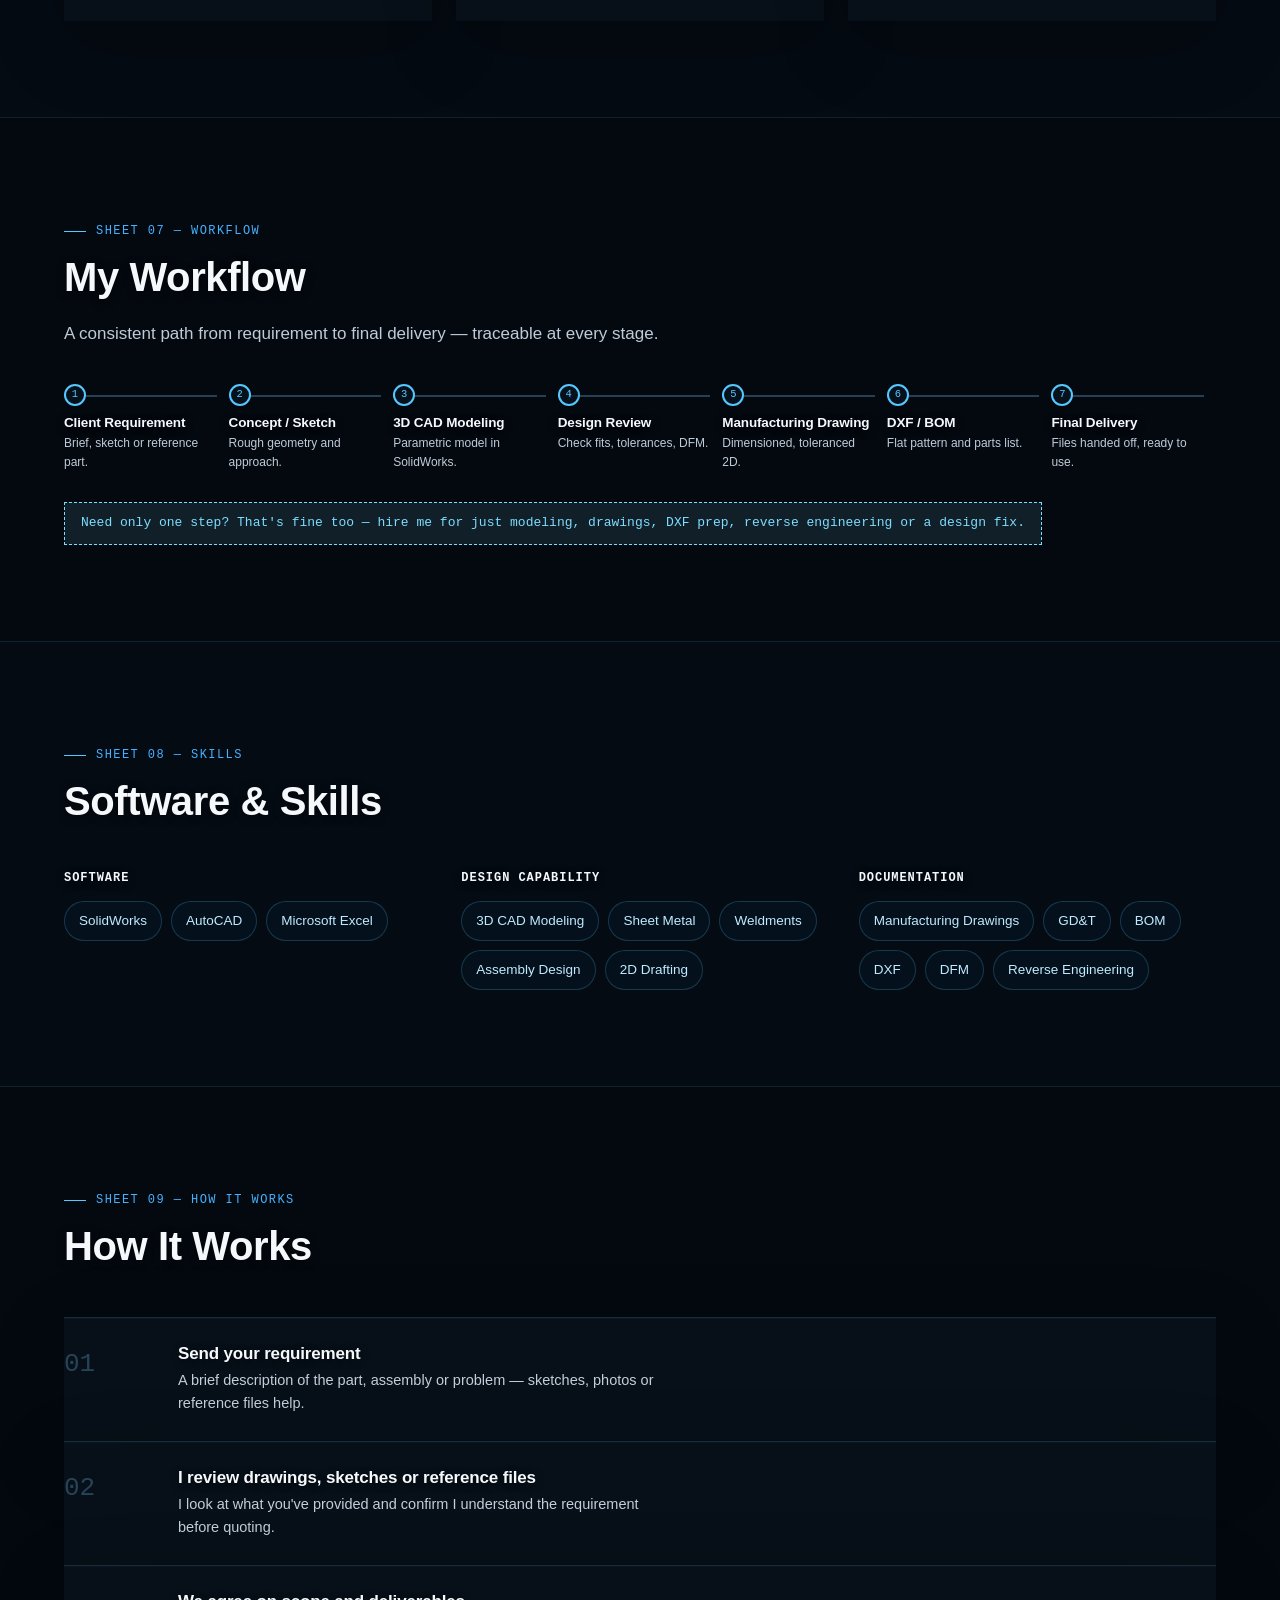
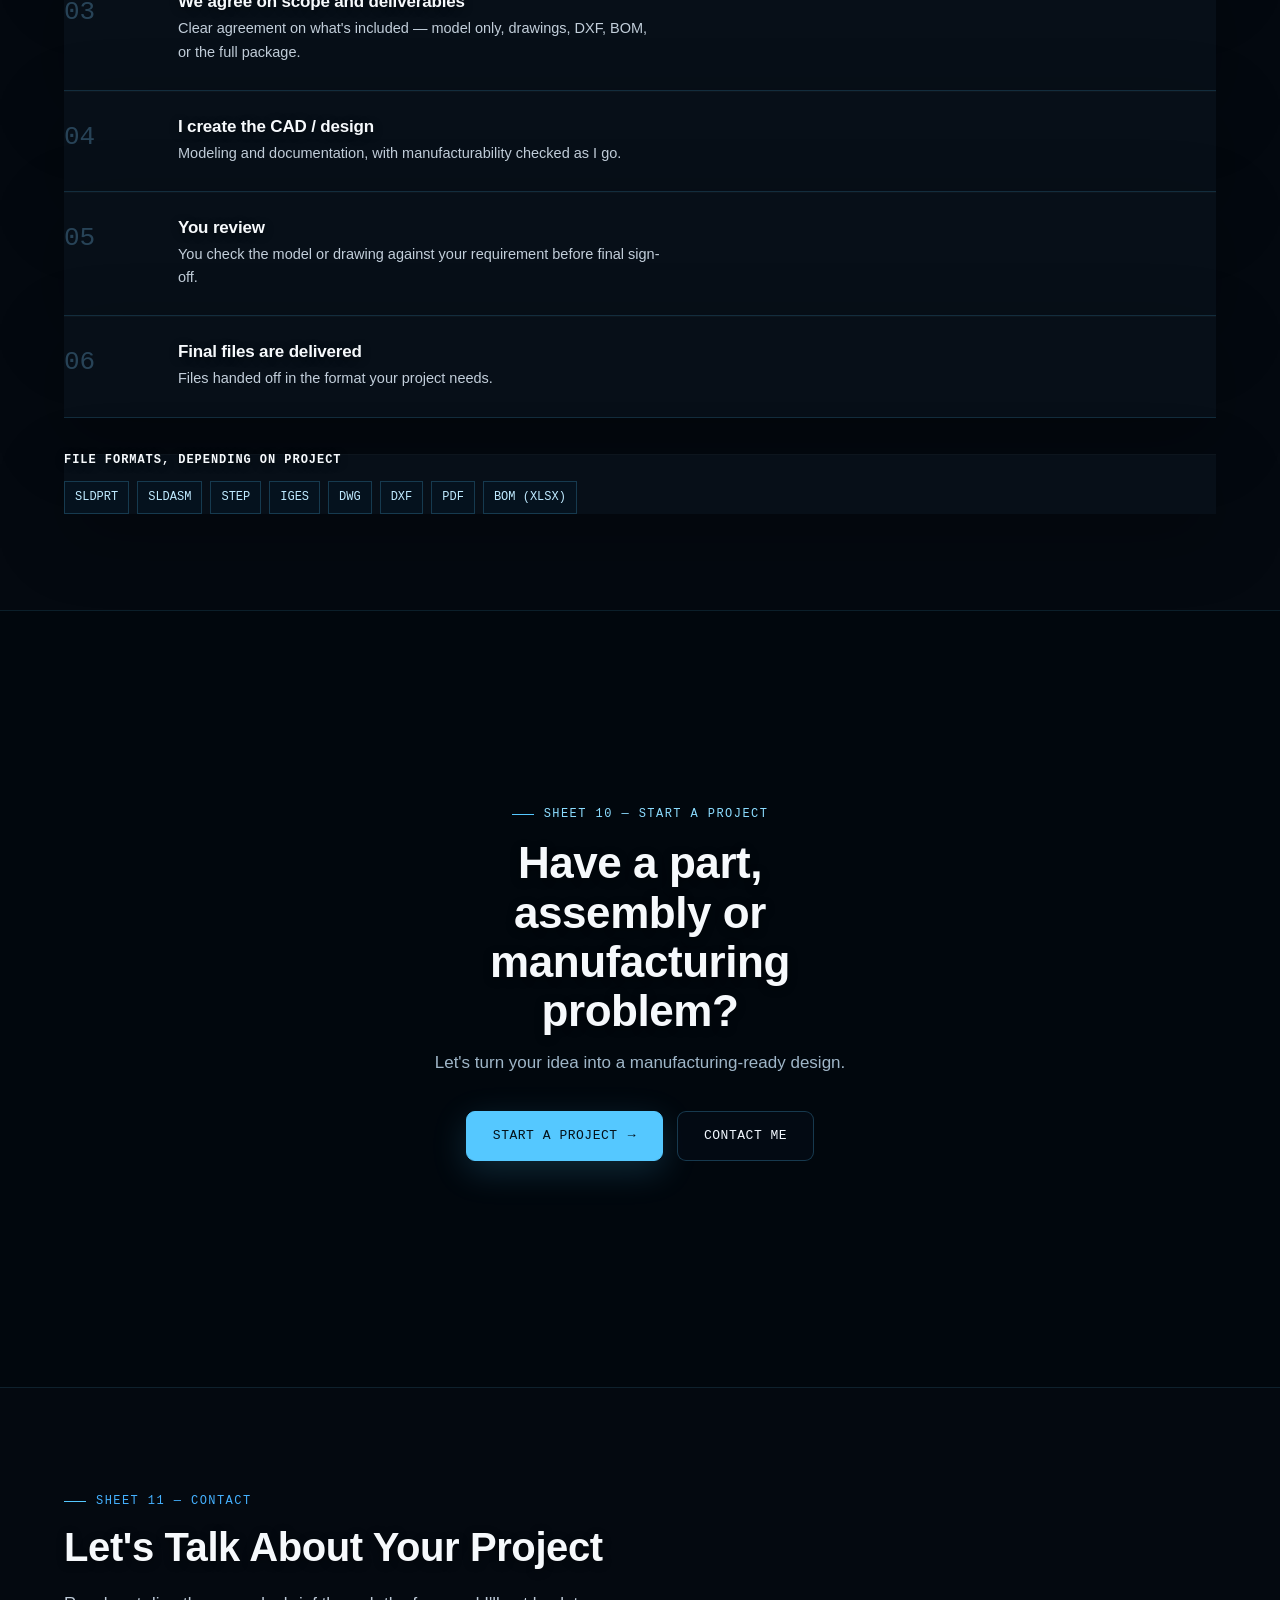
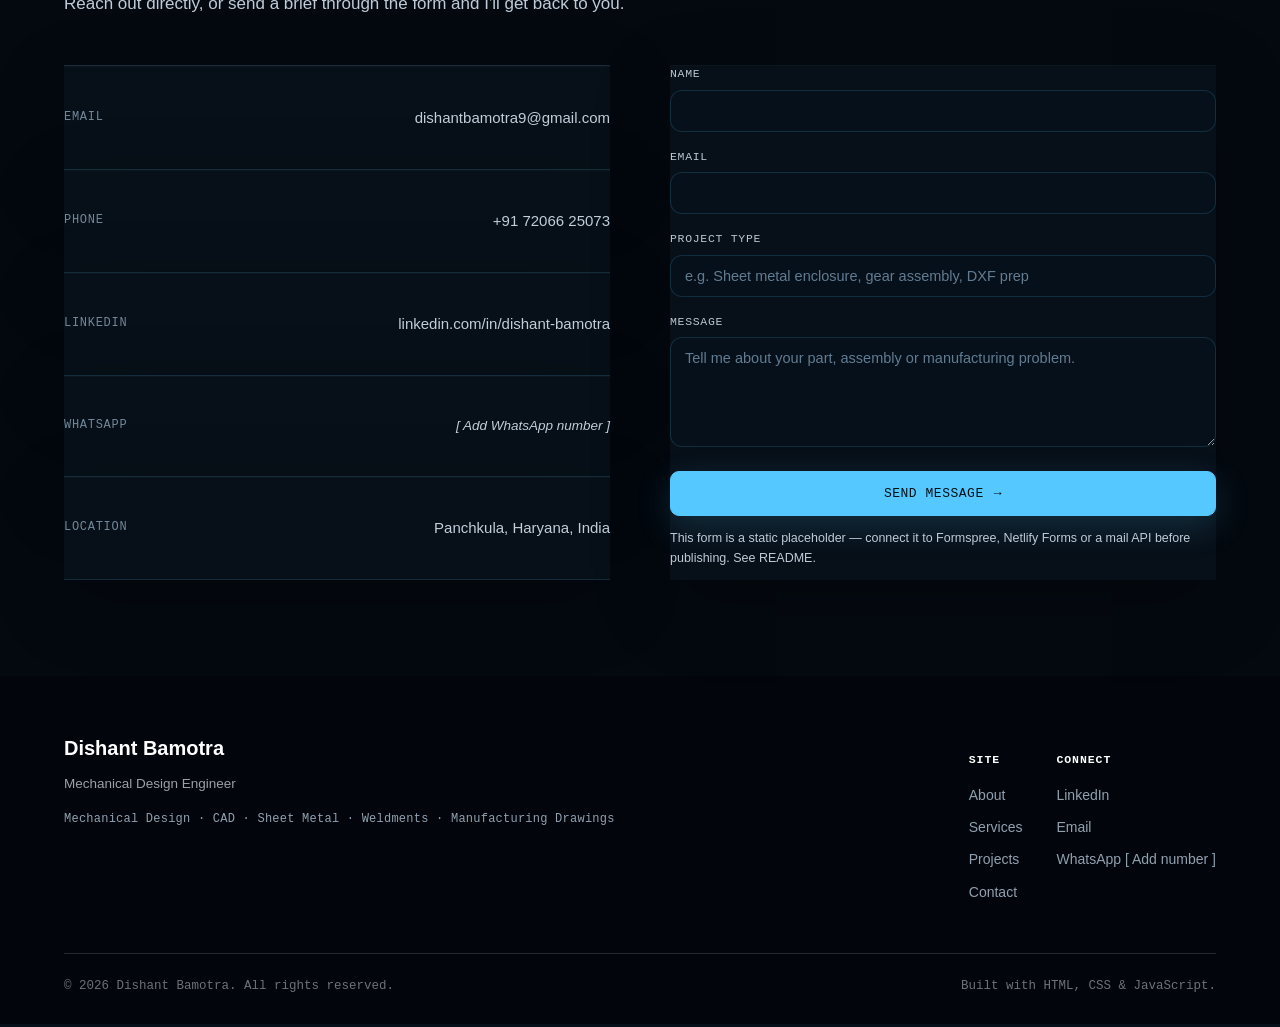
==== commit fa4f159b: "Add files via upload" ====
--- a/index.html
+++ b/index.html
@@ -606,14 +606,6 @@
           <span class="c-v placeholder">[ Add WhatsApp number ]</span>
         </div>
         <div class="contact-row">
-          <span class="c-k">Freelance Profile</span>
-          <span class="c-v placeholder">[ Add Upwork / Fiverr link ]</span>
-        </div>
-        <div class="contact-row">
-          <span class="c-k">GitHub</span>
-          <span class="c-v placeholder">[ Add GitHub link ]</span>
-        </div>
-        <div class="contact-row">
           <span class="c-k">Location</span>
           <span class="c-v">Panchkula, Haryana, India</span>
         </div>
@@ -661,7 +653,6 @@
         <div class="footer-col">
           <h5>Connect</h5>
           <a href="https://linkedin.com/in/dishant-bamotra-592163228" target="_blank" rel="noopener">LinkedIn</a>
-          <span>GitHub [ Add link ]</span>
           <a href="mailto:dishantbamotra9@gmail.com">Email</a>
           <span>WhatsApp [ Add number ]</span>
         </div>
--- a/style.css
+++ b/style.css
@@ -1021,7 +1021,7 @@
 .orbit-b{width:520px;height:210px;left:-180px;bottom:13%;animation:cadOrbitB 32s linear infinite reverse}
 @keyframes cadOrbitA{to{transform:rotate(335deg)}}
 @keyframes cadOrbitB{to{transform:rotate(-335deg)}}
-.cad-gear{position:absolute;color:rgba(85,200,255,.055);font-family:Arial,sans-serif;line-height:1;font-size:330px;filter:drop-shadow(0 0 25px rgba(85,200,255,.04));user-select:none}
+.cad-gear{position:absolute;color:rgba(85,200,255,.105);font-family:Arial,sans-serif;line-height:1;font-size:330px;filter:drop-shadow(0 0 28px rgba(85,200,255,.10));user-select:none}
 .gear-a{right:-80px;top:28%;animation:cadGearA 70s linear infinite}
 .gear-b{left:-80px;bottom:-5%;font-size:250px;animation:cadGearB 52s linear infinite reverse}
 @keyframes cadGearA{to{transform:rotate(360deg)}}
